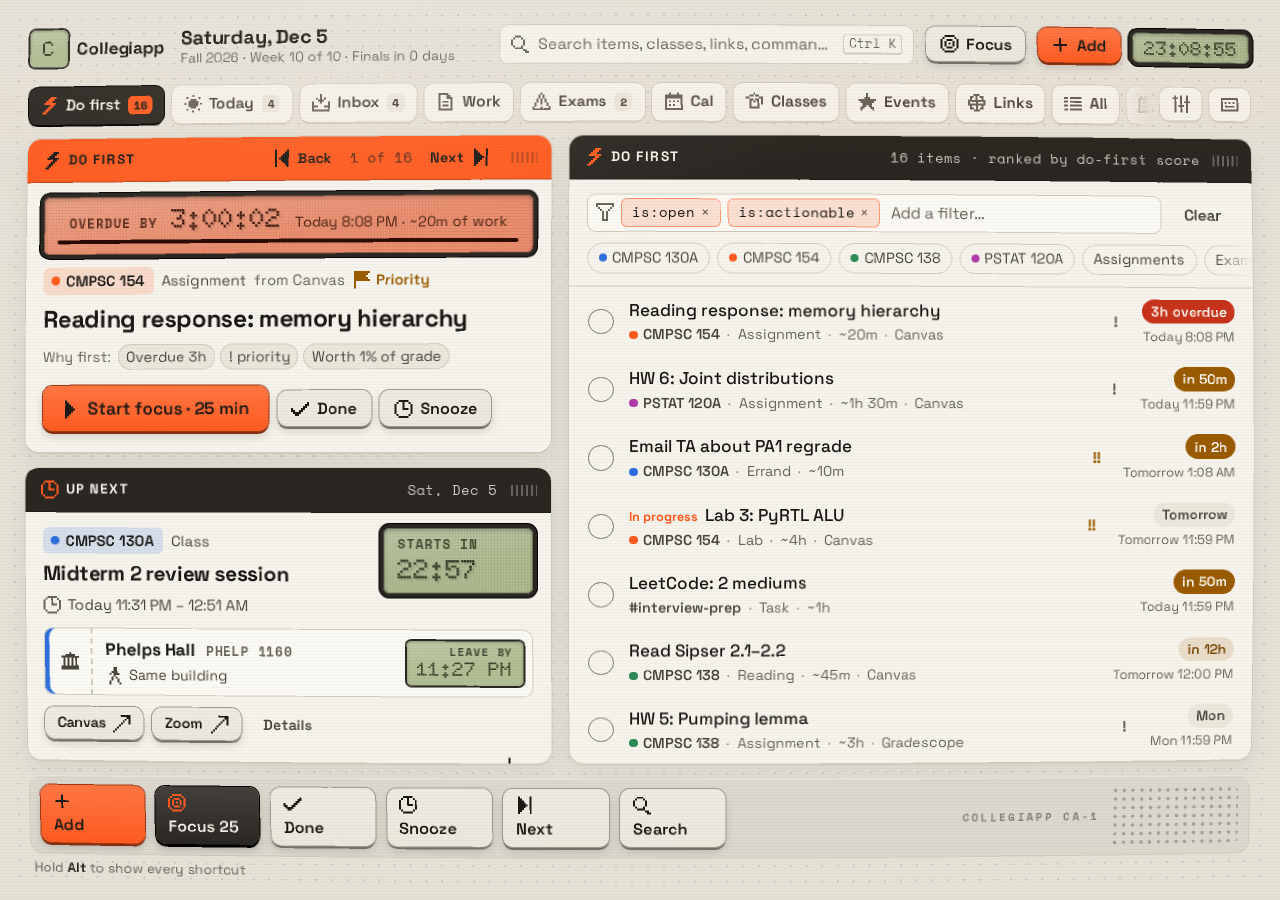
==== ui/index.html @ 1db25505 "Collegiapp 0.1.0" ====
<!doctype html>
<html lang="en">
<head>
  <meta charset="utf-8">
  <meta name="viewport" content="width=device-width, initial-scale=1, viewport-fit=cover">
  <title>Collegiapp</title>
  <meta name="description" content="Collegiapp: one do-first list for UCSB classes, Canvas work, events and focus, on a pocket device with LCD countdowns.">
  <meta name="theme-color" content="#e6e2d8">
  <meta name="color-scheme" content="light dark">
  <meta name="format-detection" content="telephone=no">
  <meta name="apple-mobile-web-app-capable" content="yes">
  <link rel="manifest" href="manifest.webmanifest">
  <link rel="apple-touch-icon" href="icons/apple-touch-icon.png">
  <meta name="apple-mobile-web-app-status-bar-style" content="default">
  <link rel="preconnect" href="https://fonts.googleapis.com">
  <link rel="preconnect" href="https://fonts.gstatic.com" crossorigin>
  <link rel="stylesheet" href="https://fonts.googleapis.com/css2?family=Doto:wght@600..900&family=Space+Grotesk:wght@400..700&family=Space+Mono:wght@400;700&display=swap">
  <link rel="stylesheet" href="fonts/fonts.css">
  <link rel="stylesheet" href="css/core.css">
  <link rel="stylesheet" href="css/crt.css">
  <link rel="stylesheet" href="css/pocket.css">
  <link rel="stylesheet" href="css/standard.css">
  <link rel="stylesheet" href="css/lab.css">
</head>
<body>
  <div class="desk" id="desk">
    <div class="shellbar" id="shellbar" hidden></div>
    <div class="island" id="island" hidden></div>

    <div class="monitor" id="monitor">
      <div class="bezel" data-bezel="N">
        <div class="screen" id="screen" data-r="pocket">
          <div class="warp" id="warp">
            <div class="content" id="content">
              <header class="region top" id="top"></header>
              <nav class="region nav" id="nav" aria-label="Views"></nav>
              <section class="region now" id="now" aria-label="Do first"></section>
              <section class="region sched" id="sched" aria-label="Up next"></section>
              <section class="region list" id="list" aria-label="Items"></section>
              <aside class="region insp" id="insp" aria-label="Details"></aside>
              <footer class="region bottom" id="bottom"></footer>
            </div>
          </div>
          <div class="layer" id="layer">
            <div class="ov" id="ov" hidden></div>
            <div class="radial" id="radial" hidden></div>
            <div class="tips" id="tips" hidden></div>
            <div class="toasts" id="toasts" aria-live="polite"></div>
          </div>
          <div class="fx" aria-hidden="true">
            <div class="fx-scan"></div><div class="fx-mask"></div><div class="fx-noise"></div><div class="fx-roll"></div>
            <div class="fx-flick"></div><div class="fx-vignette"></div><div class="fx-glass"></div><div class="fx-flash"></div>
          </div>
        </div>
      </div>
    </div>

    <div class="taskbar" id="taskbar" hidden></div>
  </div>

  <aside class="lab" id="lab" hidden aria-label="Appearance"></aside>
  <!-- a note being printed or saved as a PDF (core.css @media print shows only this) -->
  <div id="printArea" aria-hidden="true"></div>

  <svg width="0" height="0" style="position:absolute" aria-hidden="true" focusable="false">
    <!-- C2 warped glass. feDisplacementMap samples with nearest-neighbour, which stair-steps every edge, so the warp is
         supersampled: four copies with the map nudged ±¼ px on each axis (fx.js sets the intercepts), averaged. -->
    <filter id="crtWarp" filterUnits="objectBoundingBox" primitiveUnits="objectBoundingBox" x="0" y="0" width="1" height="1" color-interpolation-filters="sRGB">
      <feImage id="warpMap" result="map" preserveAspectRatio="none" x="0" y="0" width="1" height="1"/>
      <feComponentTransfer in="map" result="m1"><feFuncR type="linear" slope="1" data-n="-1"/><feFuncG type="linear" slope="1" data-n="-1"/></feComponentTransfer>
      <feComponentTransfer in="map" result="m2"><feFuncR type="linear" slope="1" data-n="1"/><feFuncG type="linear" slope="1" data-n="-1"/></feComponentTransfer>
      <feComponentTransfer in="map" result="m3"><feFuncR type="linear" slope="1" data-n="-1"/><feFuncG type="linear" slope="1" data-n="1"/></feComponentTransfer>
      <feComponentTransfer in="map" result="m4"><feFuncR type="linear" slope="1" data-n="1"/><feFuncG type="linear" slope="1" data-n="1"/></feComponentTransfer>
      <feDisplacementMap class="warpDisp" in="SourceGraphic" in2="m1" result="d1" scale="0.022" xChannelSelector="R" yChannelSelector="G"/>
      <feDisplacementMap class="warpDisp" in="SourceGraphic" in2="m2" result="d2" scale="0.022" xChannelSelector="R" yChannelSelector="G"/>
      <feDisplacementMap class="warpDisp" in="SourceGraphic" in2="m3" result="d3" scale="0.022" xChannelSelector="R" yChannelSelector="G"/>
      <feDisplacementMap class="warpDisp" in="SourceGraphic" in2="m4" result="d4" scale="0.022" xChannelSelector="R" yChannelSelector="G"/>
      <feComposite in="d1" in2="d2" operator="arithmetic" k2="0.5" k3="0.5" result="d12"/>
      <feComposite in="d3" in2="d4" operator="arithmetic" k2="0.5" k3="0.5" result="d34"/>
      <feComposite in="d12" in2="d34" operator="arithmetic" k2="0.5" k3="0.5"/>
    </filter>
    <!-- Runs before #crtWarp: the content slides under the pointer by the warp's offset there (fx.js follow), so clicks
         land on what's drawn; this slides the picture back by the same whole device pixels, in CSS px. -->
    <filter id="crtShift" filterUnits="objectBoundingBox" primitiveUnits="userSpaceOnUse" x="-.05" y="-.1" width="1.1" height="1.2" color-interpolation-filters="sRGB">
      <feOffset id="warpBack" dx="0" dy="0"/>
    </filter>
  </svg>

  <script src="js/data.js"></script>
  <script src="js/engine.js"></script>
  <script src="js/notes.js"></script>
  <script src="js/store.js"></script>
  <script src="js/cloud-config.js"></script>
  <script src="js/cloud.js"></script>
  <script src="js/sound.js"></script>
  <script src="js/fx.js"></script>
  <script src="js/motion.js"></script>
  <script src="js/editor.js"></script>
  <script src="js/ai.js"></script>
  <script src="js/app.js"></script>
  <script src="js/themes.js"></script>
  <script src="js/lab.js"></script>
</body>
</html>
---- ui/fonts/fonts.css ----
/* Local copies of the web fonts. Empty until you run: python tools/vendor_fonts.py
   (it downloads the woff2 files from Google Fonts into this folder so the app works offline). */
---- ui/css/core.css ----
/* Collegiapp — base: page, desk, screen and content box, overlay plumbing, island and shell previews.
   The look itself (Pocket: L6 P9 B8 F3 T6) is pocket.css; Standard (L8) is standard.css on top of it. Colours are
   palette tokens that lab.js sets on :root (from themes.js); the defaults below are P9 Cream so the first paint
   already matches. Needs WebKit 16.2+ / Chromium 111+ (color-mix, container queries, :has, dvh): WebView2 on
   Windows, WKWebView on macOS 11+ and iOS 16.2+. */

:root {
  color-scheme: light;
  --desk-c: #e6e2d8; --panel-bg: #f6f3ec; --bg: #e6e2d8; --bg2: #fbf9f4;
  --fg: #2a2722; --dim: #6f695e; --hi: #151310;
  --acc: #ff5b1f; --acc2: #2f6fde; --warn: #9a5b00; --bad: #c8341b; --ok: #2e7d32;
  --sel-bg: #ff5b1f; --sel-fg: #1b1915; --hover-bg: rgba(0, 0, 0, .04);
  --chrome-bg: #2a2722; --chrome-fg: #f6f3ec; --hot: #ff5b1f; --shadow: rgba(60, 50, 30, .25);
  --glow-rgb: 255, 91, 31;
  --k1: #2f6fde; --k2: #ff5b1f; --k3: #2e8b57; --k4: #b03aa8; --k5: #c27a00; --k6: #5b5548;

  --font-body: "Space Grotesk", -apple-system, BlinkMacSystemFont, "Segoe UI Variable Text", "Segoe UI", system-ui, sans-serif;
  --font-display: var(--font-body);
  --font-scale: .95; --display-scale: 1;
  --fs-base: 18px; --pad: .8em; --gap: .9em; --rowpad: .32em; --zoom: 1;
  --m: 1;           /* motion multiplier (0 = instant); lab.js sets it from the style code (M2 = 1) */
  --ts: none;
  /* Fluid type: the chosen size on laptops, growing up to 18% on large monitors so 1440p and 4K stay
     proportionate. --zoom is the user's text size (Ctrl/⌘ + and −); it scales everything, layout included. */
  --fs0: calc(var(--fs-base) * var(--font-scale) * var(--zoom));
  --fs: clamp(var(--fs0), calc(var(--fs0) * .8 + .3vw), calc(var(--fs0) * 1.18));
}

* { box-sizing: border-box; }
[hidden] { display: none !important; }
html { height: 100%; -webkit-text-size-adjust: 100%; text-size-adjust: 100%; -webkit-tap-highlight-color: transparent; }
body {
  margin: 0; height: 100%; height: 100dvh; overflow: hidden;
  background: var(--desk-c); color: var(--fg); font-family: var(--font-body);
  -webkit-font-smoothing: antialiased; -moz-osx-font-smoothing: grayscale; font-synthesis: none;
}
button { font: inherit; color: inherit; touch-action: manipulation; }
::selection { background: color-mix(in srgb, var(--acc) 32%, transparent); }

/* ───────────── desk / monitor ─────────────
   Full mode (the default) is the app filling its window edge to edge, as it will in Tauri and on a phone.
   Desk mode previews the window on a desktop with the island and taskbar/menu-bar mocks around it. */
.desk { position: relative; height: 100%; display: grid; grid-template: minmax(0, 1fr) / minmax(0, 1fr); }
.desk[data-mode="desk"] {
  place-items: center; padding: 62px 24px 66px;
  background: radial-gradient(ellipse 70% 55% at 50% 42%, #24272c 0%, #15171a 55%, #0a0a0b 100%);
}
.desk[data-mode="desk"][data-shell="zebar"], .desk[data-mode="desk"][data-shell="mac"] { padding-block: 84px 22px; }
body.lab-open .desk { padding-right: 400px; }
body.lab-open .desk[data-mode="desk"] { padding-right: 424px; }
.monitor { width: 100%; height: 100%; min-width: 0; min-height: 0; }
.desk[data-mode="desk"] .monitor { max-width: 1240px; max-height: 820px; }
.bezel { height: 100%; display: flex; flex-direction: column; }

/* ───────────── screen + content box ─────────────
   The screen is a named container: the layouts in pocket.css follow the room the app actually has
   (@container screen …), not the window, so the Appearance drawer, the desk preview, split view and
   iPad Slide Over all get the layout that fits. */
.screen { flex: 1; min-height: 0; position: relative; overflow: hidden; background: var(--bg); isolation: isolate; container: screen / inline-size; }
.warp { position: absolute; inset: 0; } /* holds C2's warp filter (crt.css), so the content can slide under it */
.content {
  position: absolute; inset: 0; display: grid; gap: var(--gap);
  font-size: var(--fs); line-height: 1.45; overflow: hidden;
}
.region { min-width: 0; min-height: 0; position: relative; container-type: inline-size; }
#top { grid-area: top; } #nav { grid-area: nav; } #now { grid-area: now; } #sched { grid-area: sched; }
#list { grid-area: list; } #bottom { grid-area: bottom; }
.sp { flex: 1; }
.num { font-variant-numeric: tabular-nums; }

.screen :is(input, select, textarea) { font: inherit; min-width: 0; }
.screen kbd { font: inherit; }

/* ───────────── overlay plumbing (looks in pocket.css) ───────────── */
.layer { position: absolute; inset: 0; pointer-events: none; z-index: 20; font-size: var(--fs); line-height: 1.45; }
.layer > * { pointer-events: auto; }
.ov { position: absolute; inset: 0; display: grid; place-items: center; padding: 4%; }
.ov.full { place-items: stretch; padding: max(3.5%, env(safe-area-inset-top)) 5% max(3.5%, env(safe-area-inset-bottom)); }
.dialog { width: min(46em, 100%); max-height: 100%; height: auto; }
.dialog.sm { width: min(30em, 100%); }
.toasts { position: absolute; right: 2.4%; bottom: 7.5em; display: flex; flex-direction: column; gap: .45em; align-items: flex-end; pointer-events: none; max-width: min(34em, 92%); z-index: 2; }
.toast { pointer-events: auto; display: flex; gap: .6em; align-items: center; max-width: 100%; }
.toast .msg { overflow: hidden; text-overflow: ellipsis; display: inline-flex; align-items: center; gap: .45em; min-width: 0; }
.radial { position: absolute; width: 0; height: 0; z-index: 25; }
.radial .hub { position: absolute; left: -1.6em; top: -1.6em; width: 3.2em; height: 3.2em; border-radius: 50%; display: grid; place-items: center; }
/* keys sit on an ellipse around the hub (--x, --y: the spoke's direction) and grow outward from it,
   so a label of any length never reaches the hub or a neighbour; the ring is the dial they hang from */
.radial .ring { position: absolute; left: -4.6em; top: -4.6em; width: 9.2em; height: 9.2em; border-radius: 50%; }
.radial .rb { position: absolute; left: calc(var(--x) * 3em); top: calc(var(--y) * 4em); transform: translate(calc(-50% + var(--x) * 50%), calc(-50% + var(--y) * 50%)); }
#radial.sizing * { animation: none; }
.tips { position: absolute; inset: 0; pointer-events: none; z-index: 28; }
.tip { position: absolute; transform: translate(-30%, -60%); }

/* ───────────── island (desk preview of the live-activity pill; the real one is island.html) ───────────── */
.island {
  position: absolute; top: 12px; left: 50%; transform: translateX(-50%); z-index: 60;
  border-radius: 999px; padding: 6px 16px 6px 8px; min-width: 330px; max-width: calc(100% - 32px);
  display: flex; flex-direction: column; gap: 0; cursor: pointer; user-select: none; -webkit-user-select: none;
  transition: border-radius calc(var(--m) * 320ms) cubic-bezier(.2, .9, .3, 1.15), padding calc(var(--m) * 320ms), width calc(var(--m) * 320ms);
}
.desk[data-shell="zebar"] .island, .desk[data-shell="mac"] .island { top: 44px; }
.island.open { border-radius: 24px; padding: 12px 14px; width: min(460px, calc(100% - 32px)); cursor: default; }
.is-pill { display: flex; align-items: center; gap: 10px; white-space: nowrap; }
.is-ring { width: 26px; height: 26px; flex: none; }
.is-ring circle { fill: none; stroke-width: 3; }
.is-ring .pr { stroke-linecap: round; transform: rotate(-90deg); transform-origin: 50% 50%; transition: stroke-dashoffset 1s linear; }
.is-lbl { overflow: hidden; text-overflow: ellipsis; flex: 1; min-width: 0; }
.is-more { display: none; flex-direction: column; gap: 8px; margin-top: 10px; padding-top: 10px; border-top: 1px solid rgba(255, 255, 255, .12); }
.island.open .is-more { display: flex; }
.is-row { display: flex; gap: 8px; align-items: center; flex-wrap: wrap; }
.is-row .t { flex: 1; min-width: 0; overflow: hidden; text-overflow: ellipsis; white-space: nowrap; }
.is-row input { flex: 1; min-width: 0; }
.is-dot { width: 8px; height: 8px; border-radius: 50%; background: var(--p-island, var(--acc)); }

/* ───────────── shell mocks: Windows taskbar / Zebar / macOS menu bar ───────────── */
.taskbar {
  position: absolute; left: 0; right: 0; bottom: 0; height: 48px; z-index: 55;
  background: rgba(28, 30, 34, .94); border-top: 1px solid rgba(255, 255, 255, .08);
  display: flex; align-items: center; justify-content: center; gap: 6px;
  font: 12px/1.2 "Segoe UI Variable Text", "Segoe UI", system-ui, sans-serif; color: #e8e8e8; padding-inline: 16px;
}
.tb-ic { width: 40px; height: 40px; border-radius: 6px; display: grid; place-items: center; position: relative; color: #cfd3da; font: 600 13px/1 ui-monospace, Consolas, monospace; }
.tb-ic:hover { background: rgba(255, 255, 255, .08); }
.tb-ic .g { width: 22px; height: 22px; border-radius: 5px; background: #3b4048; display: grid; place-items: center; }
.tb-prog { position: absolute; left: 6px; right: 6px; bottom: 3px; height: 3px; border-radius: 2px; background: rgba(255, 255, 255, .15); overflow: hidden; }
.tb-prog i { display: block; height: 100%; background: #3ddc84; transition: width 1s linear; }
.tb-badge { position: absolute; right: 2px; top: 2px; min-width: 15px; height: 15px; border-radius: 8px; background: #e5484d; color: #fff; font: 700 10px/15px "Segoe UI", sans-serif; text-align: center; padding: 0 3px; }
.tb-tray { position: absolute; right: 16px; display: flex; gap: 12px; align-items: center; color: #d6d6d6; text-align: right; }
.tb-tray .clock { line-height: 1.25; }
.tb-hint { position: absolute; left: 16px; color: #8b8f96; font-size: 11px; }
.shellbar {
  position: absolute; left: 0; right: 0; top: 0; height: 32px; z-index: 55; padding-inline: 16px;
  display: flex; align-items: center; gap: 14px; font: 12px/1 ui-monospace, Consolas, monospace; color: #d8dbe0;
  background: rgba(16, 17, 20, .9); border-bottom: 1px solid rgba(255, 255, 255, .07);
}
.shellbar .ws { display: flex; gap: 4px; }
.shellbar .ws span { padding: 3px 7px; border-radius: 4px; background: rgba(255, 255, 255, .06); }
.shellbar .ws span.on { background: rgba(var(--glow-rgb), .25); color: #fff; }
.shellbar .wid { margin-inline: auto; display: flex; gap: 10px; align-items: center; padding: 4px 12px; border-radius: 6px; cursor: pointer; }
.shellbar .wid .sep { opacity: .4; }
.shellbar.mac { background: rgba(236, 236, 240, .82); color: #1d1d1f; font-family: -apple-system, BlinkMacSystemFont, "Segoe UI", system-ui, sans-serif; font-size: 13px; height: 28px; }
.shellbar.mac .menus { display: flex; gap: 16px; }
.shellbar.mac .menus b { font-weight: 700; }
.shellbar.mac .stat { margin-left: auto; display: flex; gap: 14px; align-items: center; }
.shellbar.mac .mi { display: flex; gap: 6px; align-items: center; padding: 2px 8px; border-radius: 5px; background: rgba(0, 0, 0, .08); font-variant-numeric: tabular-nums; cursor: pointer; }

/* phones and narrow windows: no desk preview, the drawer becomes a sheet (lab.css) */
@media (max-width: 760px) {
  .desk[data-mode="desk"] { padding: 0; background: none; place-items: stretch; }
  .desk[data-mode="desk"] .monitor { max-width: none; max-height: none; }
  .island, .taskbar, .shellbar { display: none !important; }
  body.lab-open .desk, body.lab-open .desk[data-mode="desk"] { padding-right: 0; }
}

/* ───────────── print and PDF ─────────────
   A note prints from #printArea (app.js printNote fills it with the note and notes.js PRINT_CSS, and sets
   html.printing for the moment it prints); everything else on the page stays off the paper. */
#printArea { display: none; }
@media print {
  html.printing, html.printing body { height: auto !important; overflow: visible !important; background: #fff !important; color: #1b1915; }
  html.printing body > :not(#printArea) { display: none !important; }
  html.printing #printArea { display: block; }
  html.printing #printArea .doc { max-width: none; margin: 0; padding: 0; }
  html.printing #printArea :is(h1, h2, h3) { break-after: avoid; }
  html.printing #printArea :is(pre, table, blockquote, .callout, li) { break-inside: avoid; }
  @page { margin: 16mm 15mm 18mm; }
}
---- ui/css/crt.css ----
/* Collegiapp — CRT effect stack. All intensities are 0..1 custom properties set by fx.js:
   --scan --glow --flicker --noise --ab --vig ; data-curve 0 flat · 1 glass sheen · 2 warped glass ;
   data-mask N none · A aperture grille · S shadow mask. Layers never take pointer events. */

.screen { --scan: .55; --flicker: .15; --noise: .12; --vig: .55; }
/* the app is full-bleed, so the tube no longer rounds the corners: C1 is the glass sheen, C2 adds the warp */
/* The warp moves the picture, not the page, so the content slides by the warp's offset at the pointer (fx.js follow)
   and #crtShift slides the picture back: what's drawn under the pointer is what it hits. */
.screen[data-curve="2"] .warp { filter: url(#crtShift) url(#crtWarp); }
.screen[data-curve="2"] .content { translate: var(--warp-x, 0px) var(--warp-y, 0px); }

.fx { position: absolute; inset: 0; pointer-events: none; border-radius: inherit; z-index: 40; overflow: hidden; }
.fx > div { position: absolute; inset: 0; border-radius: inherit; }

.fx-scan {
  background: repeating-linear-gradient(to bottom, rgba(0,0,0, calc(var(--scan) * .62)) 0 1px, transparent 1px 3px);
}
.fx-mask { opacity: 0; mix-blend-mode: multiply; }
.screen[data-mask="A"] .fx-mask {
  opacity: .16;
  background: repeating-linear-gradient(90deg, #ff4040 0 1px, #40ff40 1px 2px, #4060ff 2px 3px);
}
.screen[data-mask="S"] .fx-mask {
  opacity: .2;
  background:
    radial-gradient(circle at 1px 1px, #ff5050 .7px, transparent 1px) 0 0 / 4px 4px,
    radial-gradient(circle at 3px 1px, #50ff50 .7px, transparent 1px) 0 0 / 4px 4px,
    radial-gradient(circle at 2px 3px, #5080ff .7px, transparent 1px) 0 0 / 4px 4px,
    #222;
}
.fx-noise {
  inset: -60px !important; background-image: var(--noise-img, none); background-size: 192px 192px;
  opacity: calc(var(--noise) * .22); mix-blend-mode: screen;
  animation: noiseJit calc(var(--m) * .42s + .01s) steps(5) infinite;
}
@keyframes noiseJit {
  0% { transform: translate(0, 0); } 20% { transform: translate(-37px, 21px); } 40% { transform: translate(23px, -45px); }
  60% { transform: translate(-12px, 33px); } 80% { transform: translate(41px, 9px); } 100% { transform: translate(-5px, -28px); }
}
.fx-roll {
  height: 22% !important; bottom: auto !important;
  background: linear-gradient(to bottom, transparent, rgba(var(--glow-rgb), calc(var(--flicker) * .14 + .015)) 55%, transparent);
  animation: roll 8.5s linear infinite; mix-blend-mode: screen;
}
@keyframes roll { from { transform: translateY(-110%); } to { transform: translateY(560%); } }
.fx-flick { opacity: var(--flicker); }
.fx-flick::before { content: ""; position: absolute; inset: 0; background: rgba(var(--glow-rgb), .07); opacity: 0; animation: flick 3.7s infinite; }
@keyframes flick {
  0%, 100% { opacity: 0; } 4% { opacity: .9; } 5% { opacity: .1; } 7% { opacity: .6; } 8% { opacity: 0; }
  52% { opacity: 0; } 53% { opacity: .5; } 54% { opacity: 0; } 81% { opacity: .25; } 82% { opacity: 0; }
}
.fx-vignette {
  background: radial-gradient(ellipse 75% 70% at 50% 50%, transparent 58%, rgba(0,0,0, calc(var(--vig) * .85)) 100%);
  box-shadow: inset 0 0 calc(var(--vig) * 90px) rgba(0,0,0, calc(var(--vig) * .9));
}
.fx-glass { display: none; }
.screen[data-curve="1"] .fx-glass, .screen[data-curve="2"] .fx-glass {
  display: block;
  background:
    radial-gradient(ellipse 60% 40% at 28% 8%, rgba(255,255,255,.075), transparent 60%),
    radial-gradient(ellipse 120% 90% at 50% 50%, transparent 70%, rgba(255,255,255,.035) 88%, transparent 100%),
    linear-gradient(172deg, rgba(255,255,255,.035), transparent 26%);
}
.fx-flash { background: #fff; opacity: 0; }

/* motion gates */
html[data-motion="0"] .fx-noise, html[data-motion="0"] .fx-roll, html[data-motion="0"] .fx-flick::before { animation: none; }
html[data-motion="0"] .fx-roll { display: none; }
html[data-motion="1"] .fx-roll { animation-duration: 14s; }
html[data-motion="3"] .content { animation: jitter 6s infinite; }
@keyframes jitter { 0%, 96%, 100% { transform: none; } 97% { transform: translateX(1px) skewX(.3deg); } 98% { transform: translateX(-1px); } }
@media (prefers-reduced-motion: reduce) {
  .fx-noise, .fx-roll, .fx-flick::before, .content { animation: none !important; }
}

/* power: a tube TV on and off (fx.js powerOn / powerOff). The face is the dead tube's dark glass; .crt holds the snow,
   the hum bar, a veil whose backdrop-filter carries brightness, colour and focus (the content keeps C2's warp filter),
   the degauss blotches, the phosphor's afterglow, the beam's line and its spot. Under the scanlines and glass (.fx).
   The blips between programmes (fx.js channel, track, osd, degauss) show it with .crt-blip, over the live picture. */
.screen { --tube: #080a09; }
.screen.off, .screen.crt-run { background: var(--tube); }
.screen.off :is(.content, .layer, .fx-scan, .fx-noise, .fx-roll, .fx-flick, .fx-mask) { visibility: hidden; }
.screen.off .fx-glass { opacity: .8; }
.crt { position: absolute; inset: 0; pointer-events: none; overflow: hidden; display: none; }
.crt * { pointer-events: none; }
.screen.crt-run > .crt, .screen.crt-blip > .crt { display: block; }
.crt > * { position: absolute; inset: 0; z-index: 30; display: block; opacity: 0; }
.crt-snow { width: 100%; height: 100%; image-rendering: auto; filter: contrast(1.15); }
/* a channel change's static: over the part that changes only, blended so it textures the picture without lighting it */
.crt-snow.soft { mix-blend-mode: soft-light; filter: none; }
/* tape search: under each search bar the picture itself smears, greys and blooms a little (fx.js moves and sizes them) */
.crt > .crt-band { bottom: auto; height: 0; -webkit-backdrop-filter: blur(1.6px) saturate(.35) brightness(1.08) contrast(1.15); backdrop-filter: blur(1.6px) saturate(.35) brightness(1.08) contrast(1.15); }
.crt-hum { bottom: auto; height: 28%; background: linear-gradient(to bottom, transparent, rgba(0, 0, 0, .34) 32%, rgba(0, 0, 0, .46) 50%, rgba(0, 0, 0, .34) 68%, transparent); }
.crt-veil { opacity: 1; }
.crt-tint {
  inset: -30%; mix-blend-mode: color;
  background:
    radial-gradient(circle at 34% 38%, rgba(255, 40, 160, .9), transparent 34%),
    radial-gradient(circle at 66% 62%, rgba(20, 220, 130, .85), transparent 36%),
    radial-gradient(circle at 62% 30%, rgba(60, 90, 255, .85), transparent 30%),
    radial-gradient(circle at 36% 70%, rgba(255, 190, 30, .8), transparent 30%);
}
.crt-glow { background: radial-gradient(ellipse 46% 34% at 50% 50%, rgba(var(--glow-rgb, 210, 230, 255), .55), rgba(var(--glow-rgb, 210, 230, 255), .12) 60%, transparent 80%); mix-blend-mode: screen; }
.crt-line {
  inset: 50% 0 auto; height: 2px; margin-top: -1px; border-radius: 1px; background: #f4f9ff;
  box-shadow: 0 0 3px 1px #fff, 0 0 12px 3px rgba(190, 220, 255, .85), 0 0 34px 10px rgba(140, 190, 255, .45);
}
.crt-dot {
  inset: 50% auto auto 50%; width: 7px; height: 7px; margin: -3.5px 0 0 -3.5px; border-radius: 50%; background: #fff;
  box-shadow: 0 0 4px 2px #fff, 0 0 16px 6px rgba(200, 225, 255, .9), 0 0 48px 18px rgba(140, 190, 255, .45);
}

/* the set's on-screen display (fx.js osd: a channel and its name, ◀◀ Rew or ▶▶ FF over the tape counter, ▶ Play,
   ■ Stop): phosphor-green dot matrix with a dark edge, so it reads over any theme for the second it's up. fx.js places
   it (top, right) and fades it on and off. */
.crt > .crt-osd {
  inset: auto; display: flex; flex-direction: column; align-items: flex-end; gap: .1em; font-size: var(--fs); line-height: 1;
  color: #8dff8a; text-shadow: 0 0 6px rgba(120, 255, 120, .55), 1px 1px 0 #041204, -1px -1px 0 #041204, 1px -1px 0 #041204, -1px 1px 0 #041204;
}
.crt-osd .o1 { font: 900 2em/1 var(--font-num); letter-spacing: .04em; }
.crt-osd .o2 { font: 700 .82em/1 var(--font-mono); text-transform: uppercase; letter-spacing: .1em; }
.crt-osd .o3 { margin-top: .25em; font: 900 1.15em/1 var(--font-num); letter-spacing: .06em; font-variant-numeric: tabular-nums; }
---- ui/css/pocket.css ----
/* Collegiapp — the Pocket design (CAPP1 L6 P9 B8 F3 T6 …): a handheld with program keys, band-labelled
   modules, reflective LCD inlays, pixel icons and a key deck. Readability first: sentence case, solid surfaces,
   nothing drawn over body text. The retro lives in the LCDs, keys, icons and labels.
   Tokens derive from the palette (P9 Cream, P11 Night, P12–P17: themes.js); the Standard look (L8) restyles these parts
   in standard.css. Sizes are em-based on --fs (core.css), so text size, density and screen size scale everything
   together. Section order: tokens · icons · keys (B8) · modules (F3) ·
   layout · regions · overlays · motion and feedback · sizes (wide, compact, short, phone, touch). */

:root {
  --surface: var(--p-surface, #f6f3ec);
  --surface-2: var(--p-surface2, #ebe7dd);
  --line: var(--p-line, #d3ccbd);
  --text: var(--p-text, #1b1915);
  --text-2: var(--p-text2, #4a453c);
  --text-3: var(--p-text3, #6a645a);
  --accent: var(--p-acc, #ff5b1f);
  --on-accent: var(--p-on-acc, #1b1915);
  --accent-soft: color-mix(in srgb, var(--accent) 16%, transparent);
  --disp-bg: var(--p-disp-bg, #b1bd93);
  --disp-fg: var(--p-disp-fg, #1f2a17);
  --disp-hot: var(--p-disp-hot, #e9b45a);
  --disp-bad: var(--p-disp-bad, #ee8f6e);
  --radius: 14px; --btn-r: 10px;
  --font-ui: var(--font-body);
  --font-mono: "Space Mono", ui-monospace, "SF Mono", Menlo, "Cascadia Mono", Consolas, monospace;
  --font-num: "Doto", ui-monospace, "SF Mono", Menlo, "Cascadia Mono", Consolas, monospace;
  --num-scale: .74;
  --hl: rgba(255, 255, 255, .5);            /* top highlight on plastic */
  --card-shadow: 0 0 0 1px var(--line), 0 2px 0 var(--line), 0 10px 24px rgba(40, 30, 10, .07);
  --drop: 0 24px 60px rgba(30, 22, 8, .28), 0 0 0 1px var(--line);
  --scrim: rgba(28, 22, 12, .34);
  --on-bad: #fff;                           /* text and glyphs on a --bad fill: white on brick red, ink on Night's coral */
  /* the text of a "due soon" mark on its own wash: --warn pulled toward the text colour, so it clears 4.5:1 in both palettes */
  --warn-ink: color-mix(in srgb, var(--warn) 75%, var(--text));
  /* motion (durations are calc(var(--m) * N + 1ms), so M0 is instant): settle, spring back, leave */
  --ease: cubic-bezier(.2, .9, .3, 1);
  --ease-back: cubic-bezier(.3, 1.45, .5, 1);
  --ease-in: cubic-bezier(.5, 0, .9, .4);
}
/* a key's travel, 0 up to 1 bottomed out (negative is the rebound). Registered so it can transition and spring; where
   @property is missing (WebKit before 16.4) keys still go down and up, just without the in-between. */
@property --press { syntax: "<number>"; inherits: false; initial-value: 0; }
:root[data-scheme="dark"] {
  --hl: rgba(255, 255, 255, .06);
  --card-shadow: 0 0 0 1px var(--line), 0 2px 0 #0b0a09, 0 10px 24px rgba(0, 0, 0, .3);
  --drop: 0 24px 60px rgba(0, 0, 0, .55), 0 0 0 1px var(--line);
  --scrim: rgba(0, 0, 0, .5);
  --on-bad: #1b1915;
}

.content { color: var(--text-2); }
.dim { color: var(--text-3); }
.hi { color: var(--text); }
.warnc { color: var(--warn); }
.badc { color: var(--bad); }
.screen * { scrollbar-width: thin; scrollbar-color: var(--line) transparent; }
.screen ::-webkit-scrollbar { width: 10px; height: 10px; }
.screen ::-webkit-scrollbar-thumb { background: var(--line); border-radius: 9px; border: 2px solid transparent; background-clip: padding-box; }
.screen ::-webkit-scrollbar-track { background: transparent; }
.screen :is(input, select, textarea) {
  font-family: var(--font-ui); color: var(--text); background: var(--bg2); caret-color: var(--accent);
  border: 1px solid var(--line); border-radius: 8px; padding: .4em .6em;
}
.screen :is(input, select, textarea):focus { outline: 2px solid var(--accent); outline-offset: -1px; }
.screen :is(input, textarea)::placeholder { color: var(--text-3); opacity: 1; }
.screen kbd { font-family: var(--font-mono); }
.screen code { font: .92em var(--font-mono); background: var(--surface-2); padding: .05em .35em; border-radius: 4px; }
/* chrome is not selectable text; titles, notes and fields are */
.screen :is(.btn, .nv, .chip, .ph, .deck, .search, .fpill, .tl-scale, .display) { -webkit-user-select: none; user-select: none; -webkit-touch-callout: none; }

/* ───────────── pixel icons ─────────────
   9×9 bitmaps from app.js, drawn as crisp rects and sized in whole 9 px steps where round() exists,
   so every icon pixel covers whole screen pixels at 18/27/36 px. */
.i { width: 1.1em; height: 1.1em; width: round(nearest, 1.1em, 9px); height: round(nearest, 1.1em, 9px); flex: none; fill: currentColor; shape-rendering: crispEdges; vertical-align: -.2em; }
.i.big { width: 2.4em; height: 2.4em; width: round(nearest, 2.4em, 9px); height: round(nearest, 2.4em, 9px); }
:is(.m-loc, .ag-loc, .wl, .facts) .i { width: 1.25em; height: 1.25em; width: round(nearest, 1.25em, 9px); height: round(nearest, 1.25em, 9px); }

/* ───────────── B8 keys: raised hardware keys that travel ───────────── */
.btn {
  font: inherit; font-family: var(--font-ui); font-size: .92em; font-weight: 600; line-height: 1.2; color: var(--text);
  background: none; border: 0; cursor: pointer; position: relative; white-space: nowrap;
  display: inline-flex; align-items: center; justify-content: center; gap: .5em; border-radius: var(--btn-r);
  transition: --press calc(var(--m) * 60ms) ease-out, background calc(var(--m) * 120ms);
}
.btn[disabled] { opacity: .45; cursor: default; }
.btn:focus-visible { outline: 2px solid var(--accent); outline-offset: 2px; }
.btn kbd { font: 500 .76em/1 var(--font-mono); border-radius: 4px; padding: .24em .42em; opacity: .85; background: color-mix(in srgb, currentColor 15%, transparent); }
.screen:not([data-guide="g1"]) .btn kbd, .island:not([data-guide="g1"]) .btn kbd { display: none; }
/* A key sits on a 3 px lip. Pressing (--press → 1) sinks it onto the lip and pulls its shadow in; letting go springs it
   back past the top (.ack, keyUp). The keyboard presses the on-screen twin the same way (.down, motion.js press()). */
.bset-b8 .btn {
  --travel: 3px; --ring: color-mix(in srgb, var(--line) 75%, #000); --lip: color-mix(in srgb, var(--line) 55%, #000); --shade: rgba(0, 0, 0, .14);
  padding: .52em .9em .5em; margin-bottom: 3px;
  background: linear-gradient(to bottom, color-mix(in srgb, #fff 14%, var(--surface-2)), var(--surface-2));
  transform: translateY(calc(var(--press, 0) * var(--travel)));
  box-shadow: 0 0 0 1px var(--ring), 0 calc((1 - var(--press, 0)) * var(--travel)) 0 var(--lip), 0 calc(5px - var(--press, 0) * 4px) calc(10px - var(--press, 0) * 7px) var(--shade);
}
.bset-b8 .btn:active, .bset-b8 .btn.down { --press: 1; }
.bset-b8 .btn.ack { animation: keyUp calc(var(--m) * 240ms + 1ms) var(--ease); }
.bset-b8 .btn[disabled] { --press: 0; animation: none; }
.bset-b8 .btn.primary { --ring: color-mix(in srgb, var(--accent) 62%, #000); --lip: color-mix(in srgb, var(--accent) 52%, #000); --shade: rgba(0, 0, 0, .16); color: var(--on-accent); background: linear-gradient(to bottom, color-mix(in srgb, #fff 16%, var(--accent)), var(--accent)); }
.bset-b8 .btn.dark { --ring: #000; --lip: #000; --shade: rgba(0, 0, 0, .2); color: var(--chrome-fg); background: linear-gradient(to bottom, color-mix(in srgb, #fff 12%, var(--chrome-bg)), var(--chrome-bg)); }
.bset-b8 .btn.dark .i { color: var(--accent); }
.bset-b8 .btn.ghost { --travel: 1px; background: transparent; box-shadow: none; margin-bottom: 0; color: var(--text-2); }
.bset-b8 .btn.lg { font-size: 1em; padding: .72em 1.1em .7em; }
.bset-b8 .btn.sm { font-size: .82em; padding: .32em .62em; }

/* ───────────── F3 modules: a card with a printed label band ─────────────
   Do first is the orange band; every other module is graphite. Bands carry the pixel icon and the count. */
.panel { position: relative; display: flex; flex-direction: column; min-height: 0; min-width: 0; height: 100%; }
.ph { display: flex; align-items: center; gap: .55em; flex: none; white-space: nowrap; }
.ph .pt { display: inline-flex; align-items: center; gap: .6em; min-width: 0; overflow: hidden; text-overflow: ellipsis; }
.ph .cnt { min-width: 0; overflow: hidden; text-overflow: ellipsis; }
.pb { flex: 1; min-height: 0; overflow: auto; }
.fset-f3 .panel { background: var(--surface); border-radius: var(--radius); box-shadow: var(--card-shadow); overflow: hidden; }
.fset-f3 .ph {
  --band: var(--chrome-bg); --band-fg: var(--chrome-fg);
  background: var(--band); color: var(--band-fg); min-height: 2.55em; padding: .3em .45em .3em .9em;
  box-shadow: inset 0 -1px 0 rgba(0, 0, 0, .25);
}
.fset-f3 .ph .pt { font-size: .78em; font-weight: 700; text-transform: uppercase; letter-spacing: .11em; }
.fset-f3 .ph .pt .i { color: var(--accent); }
.fset-f3 .ph .cnt { font: .78em var(--font-mono); opacity: .78; }
.fset-f3 .ph .btn.ghost { color: inherit; }
.fset-f3 .region > .panel > .ph::after { content: ""; flex: none; width: 1.5em; height: .62em; margin: 0 .35em 0 .2em; opacity: .3; background: repeating-linear-gradient(90deg, currentColor 0 2px, transparent 2px 5px); }
.fset-f3 #now .ph { --band: var(--accent); --band-fg: var(--on-accent); }
.fset-f3 #now .ph .pt .i { color: inherit; }
.fset-f3 .pb { padding: .85em 1em 1em; }

/* ───────────── layout ─────────────
   Widths are the screen's (@container screen), not the window's, so an open drawer counts.
   ≥1100 px: two columns, Do first over Up next on the left, the list on the right.
   761–1099: Do first spans the top; Up next and the list share the row below.
   ≤760: one scrolling column with a sticky key row and a key deck pinned to the bottom (an iPhone layout). */
.content {
  grid-template:
    "top top" auto
    "nav nav" auto
    "now list" auto
    "sched list" minmax(0, 1fr)
    "bottom bottom" auto / minmax(0, 1fr) minmax(0, 1.3fr);
  gap: var(--gap) calc(var(--gap) * 1.15);
  /* very wide screens keep a readable measure; the dot grid still fills the window */
  padding: max(.8em, env(safe-area-inset-top)) max(1.1em, env(safe-area-inset-right), (100% - 116em) / 2) max(.7em, env(safe-area-inset-bottom)) max(1.1em, env(safe-area-inset-left), (100% - 116em) / 2);
  background: radial-gradient(color-mix(in srgb, var(--text) 12%, transparent) 1px, transparent 1.5px) 0 0 / 16px 16px, var(--bg);
}
/* Windows (backdrop.rs, app.js sets html[data-backdrop] and --grid*): while only the desktop is behind the window, the
   grid moves from .content to .screen, outside the C2 warp, at the Pocket wallpaper's cell and phase, so the dots carry
   on the wallpaper's past the window's edge. The dot is the wallpaper's too: a radius of 1.25/16 of a cell, 12% ink.
   Over other windows ("solid") the page keeps its own grid. */
html[data-backdrop="desktop"] .content { background: none; }
html[data-backdrop="desktop"] .screen {
  background: radial-gradient(circle, color-mix(in srgb, var(--text) 12%, var(--bg)) calc(var(--grid-r) - .4px), transparent calc(var(--grid-r) + .4px)) var(--grid-x) var(--grid-y) / var(--grid) var(--grid), var(--bg);
}
.content[data-wide="1"] { grid-template: "top" auto "nav" auto "list" minmax(0, 1fr) "bottom" auto / minmax(0, 1fr); }
.content[data-wide="1"] :is(#now, #sched) { display: none; }
#now .panel { height: auto; }

/* ───────────── top bar ───────────── */
.mtop { display: flex; align-items: center; gap: .7em; min-height: 2.8em; white-space: nowrap; }
.brandmark { display: flex; align-items: center; gap: .55em; font-weight: 700; font-size: 1.02em; color: var(--text); letter-spacing: -.01em; margin-right: .3em; }
.logo {
  width: 1.8em; height: 1.8em; flex: none; border-radius: 6px; display: grid; place-items: center; padding-top: .06em;
  background: linear-gradient(170deg, color-mix(in srgb, #fff 18%, var(--disp-bg)), var(--disp-bg) 60%);
  color: var(--disp-fg); font: 900 1.2em/1 var(--font-num); box-shadow: inset 0 1px 3px rgba(0, 0, 0, .3), 0 0 0 2px var(--chrome-bg);
}
.crumb { display: flex; flex-direction: column; min-width: 0; line-height: 1.25; }
.crumb .v { font-size: 1.15em; font-weight: 700; color: var(--text); letter-spacing: -.01em; overflow: hidden; text-overflow: ellipsis; }
.crumb .ds { display: none; }
.crumb .ctx { font-size: .8em; color: var(--text-3); overflow: hidden; text-overflow: ellipsis; }
.search {
  all: unset; box-sizing: border-box; cursor: text; flex: 0 1 26em; min-width: 9em; margin-left: auto;
  display: flex; align-items: center; gap: .55em; padding: .55em .75em; border-radius: 9px; font-size: .92em;
  background: var(--surface); color: var(--text-3); box-shadow: inset 0 0 0 1px var(--line), inset 0 2px 0 rgba(0, 0, 0, .03);
}
.search:focus-visible { outline: 2px solid var(--accent); outline-offset: 2px; }
.search .ph-t { flex: 1; overflow: hidden; text-overflow: ellipsis; }
.search kbd, .nv kbd { font: .78em/1 var(--font-mono); border: 1px solid var(--line); border-bottom-width: 2px; border-radius: 4px; padding: .2em .4em; color: var(--text-3); }
.fpill {
  all: unset; box-sizing: border-box; cursor: pointer; display: inline-flex; align-items: center; gap: .45em; padding: .45em .8em; border-radius: 99px;
  background: var(--accent-soft); color: var(--text); font-weight: 600; font-size: .9em; box-shadow: inset 0 0 0 1px color-mix(in srgb, var(--accent) 45%, transparent);
}
.fpill .i { color: var(--accent); }
/* the sync key (app.js cloudKey): signed out it asks to sign in, tinted with the accent and labelled at every width;
   signed in it's the cloud alone with a status dot: ok, busy (stepped blink), offline, error */
.cloudkey { flex: none; --ck-ring: var(--surface-2); }
.cloudkey[data-st="out"] .i { color: var(--accent); }
.bset-b8 .cloudkey[data-st="out"] { background: linear-gradient(to bottom, color-mix(in srgb, var(--accent) 24%, var(--surface-2)), color-mix(in srgb, var(--accent) 15%, var(--surface-2))); }
.mtop .cloudkey[data-st="out"] .bl { display: inline; }
.bset-b8 .cloudkey:not([data-st="out"], [data-st="wait"]) { padding-inline: .6em; }
.cloudkey .ck-dot { display: none; position: absolute; top: .32em; right: .32em; width: .48em; height: .48em; border-radius: 50%; background: var(--ok); box-shadow: 0 0 0 2px var(--ck-ring); }
.cloudkey:is([data-st="ok"], [data-st="busy"], [data-st="off"], [data-st="bad"]) .ck-dot { display: block; }
.cloudkey[data-st="busy"] .ck-dot { background: var(--accent); animation: blink calc(var(--m) * 1000ms + 1ms) steps(1, end) infinite; }
.cloudkey[data-st="off"] .ck-dot { background: var(--text-3); }
.cloudkey[data-st="bad"] .ck-dot { background: var(--bad); }
.cloudkey[data-st="wait"] .i { animation: blink calc(var(--m) * 1000ms + 1ms) steps(1, end) infinite; }
.mtop .display.clock { flex: none; flex-direction: row; padding: .34em .7em .3em; border-radius: 6px; }
.mtop .display.clock .d-num { font-size: calc(1.55em * var(--num-scale)); }
@container (max-width: 64em) { .mtop .display.clock { display: none; } }
@container (max-width: 50em) { .mtop :is(.search .ph-t, .search kbd, .crumb .ctx) { display: none; } .mtop .search { flex: none; min-width: 0; padding: .55em; } }
@container (max-width: 34em) { .mtop .brandmark > span:last-child, .mtop .btn .bl { display: none; } }

/* ───────────── window frame (desktop app) ─────────────
   html[data-frame] is set by app.js inside Tauri. "own" (Windows, Linux): no native title bar, so the top bar is
   the title bar and ends in three window keys in a recessed slot. "mac": the traffic lights float over the
   top-left corner (tauri.macos.conf.json), so the top bar starts after them. */
html[data-frame] .mtop { -webkit-user-select: none; user-select: none; cursor: default; }
html[data-frame="mac"] .mtop { padding-left: 66px; }
.winkeys {
  display: flex; gap: .3em; flex: none; padding: .24em; margin-left: .15em; border-radius: 10px;
  background: color-mix(in srgb, var(--text) 7%, var(--bg)); box-shadow: inset 0 1px 2px rgba(0, 0, 0, .2), inset 0 0 0 1px var(--line);
}
.wk {
  all: unset; box-sizing: border-box; width: 2.15em; height: 1.85em; margin-bottom: 2px; display: grid; place-items: center; border-radius: 7px;
  color: var(--text-2); cursor: default; touch-action: manipulation;
  background: linear-gradient(to bottom, color-mix(in srgb, #fff 14%, var(--surface-2)), var(--surface-2));
  transform: translateY(calc(var(--press, 0) * 2px));
  box-shadow: 0 0 0 1px color-mix(in srgb, var(--line) 75%, #000), 0 calc((1 - var(--press, 0)) * 2px) 0 color-mix(in srgb, var(--line) 55%, #000);
  transition: --press calc(var(--m) * 60ms) ease-out, background calc(var(--m) * 120ms), color calc(var(--m) * 120ms);
}
.wk .i { width: .9em; height: .9em; width: round(nearest, .9em, 9px); height: round(nearest, .9em, 9px); vertical-align: 0; }
.wk:active { --press: 1; }
.wk.ack { animation: keyUp calc(var(--m) * 220ms + 1ms) var(--ease); }
.wk:focus-visible { outline: 2px solid var(--accent); outline-offset: 2px; }
.wk-x:active { background: var(--bad); color: var(--on-bad); }

/* ───────────── program keys (views) ───────────── */
.mnav { display: flex; align-items: center; gap: .6em; }
.nkeys {
  display: flex; gap: .45em; flex: 1; min-width: 0; overflow-x: auto; overflow-y: hidden; scrollbar-width: none;
  padding: 2px 2.2em 5px 2px; margin: -2px 0 -5px -2px; scroll-padding-inline: 2px 2.2em;
}
.nkeys::-webkit-scrollbar { display: none; }
.nfoot { display: flex; gap: .45em; flex: none; padding-bottom: 3px; }
.nfoot .nv .lb { display: none; }
.nv {
  all: unset; box-sizing: border-box; cursor: pointer; flex: none; display: inline-flex; align-items: center; gap: .5em;
  padding: .5em .78em; border-radius: 9px; font-size: .9em; font-weight: 600; white-space: nowrap; color: var(--text-2);
  --ring: var(--line); --lip: var(--line);
  background: var(--surface); transform: translateY(calc(var(--press, 0) * 2px));
  box-shadow: 0 0 0 1px var(--ring), 0 calc((1 - var(--press, 0)) * 2px) 0 var(--lip);
  -webkit-user-select: none; user-select: none; touch-action: manipulation;
  transition: --press calc(var(--m) * 60ms) ease-out, background calc(var(--m) * 120ms), color calc(var(--m) * 120ms);
}
.nv:focus-visible { outline: 2px solid var(--accent); outline-offset: 2px; }
.nv:active, .nv.down { --press: 1; }
.nv.ack { animation: keyUp calc(var(--m) * 220ms + 1ms) var(--ease); }
.nv .i { color: var(--text-3); }
.nv.on { --ring: #000; --lip: #000; background: var(--chrome-bg); color: var(--chrome-fg); }
/* at night a dark key on a dark body needs an edge: an orange rim marks the pressed program key */
:root[data-scheme="dark"] .nv.on { --ring: color-mix(in srgb, var(--accent) 70%, #000); }
/* the program key that just latched: its LED (the icon) switches on with a flicker */
.nv.on.ack .i { animation: ledOn calc(var(--m) * 260ms + 1ms) steps(1, end); }
.nv.on .i { color: var(--accent); }
.nv .ct { font: 700 .78em/1 var(--font-mono); padding: .26em .45em; border-radius: 5px; background: var(--surface-2); color: var(--text-2); }
.nv.on .ct { background: var(--accent); color: var(--on-accent); }
.nv kbd { min-width: 1.5em; text-align: center; }
.nv.on kbd { color: inherit; border-color: rgba(255, 255, 255, .25); }
.nv.mod .lb::after { content: " · filtered"; font-weight: 400; opacity: .7; }
.screen:not([data-guide="g1"]) .nv kbd { display: none; }

/* ───────────── shared item vocabulary ───────────── */
.meta-row { display: flex; align-items: center; gap: .55em; flex-wrap: wrap; font-size: .86em; color: var(--text-2); }
.cchip { display: inline-flex; align-items: center; gap: .4em; padding: .2em .58em; border-radius: 6px; background: color-mix(in srgb, var(--kc, var(--text-3)) 16%, transparent); color: var(--text); font-weight: 600; white-space: nowrap; }
.cchip::before { content: ""; width: .58em; height: .58em; border-radius: 50%; background: var(--kc, var(--text-3)); flex: none; }
.cchip.none { background: var(--surface-2); }
.srcl { color: var(--text-3); }
.prio { display: inline-flex; align-items: center; gap: .3em; color: var(--warn); font-weight: 600; }
.prio.p3 { color: var(--bad); }
.actions { display: flex; flex-wrap: wrap; gap: .5em; align-items: center; }
.actions.sm .btn { font-size: .84em; }
.m-empty { display: flex; flex-direction: column; align-items: center; text-align: center; gap: .35em; padding: 1.6em .8em; color: var(--text-3); }
.m-empty .i.big { color: var(--line); margin-bottom: .3em; }
.m-empty b { color: var(--text); font-size: 1.05em; }
.m-empty .actions { margin-top: .6em; justify-content: center; }
.empty { padding: 1.2em .4em; color: var(--text-3); text-align: center; }
.hidden-note { color: var(--text-3); font-size: .84em; padding: .9em .6em; }

/* ───────────── do first ───────────── */
.hero-grid { display: grid; grid-template-columns: minmax(0, 1fr) minmax(11.5em, 14em); gap: 1.1em; align-items: stretch; }
.hero-main { display: flex; flex-direction: column; gap: .6em; min-width: 0; }
.hero-t[data-act] { cursor: pointer; }
.hero-t { margin: 0; font-size: 1.6em; line-height: 1.2; font-weight: 700; color: var(--text); letter-spacing: -.015em; text-wrap: balance; overflow-wrap: anywhere; }
/* one line of reasons: a chip that doesn't fit wraps onto the hidden second line instead of being cut mid-word */
.why { display: flex; flex-wrap: wrap; gap: 1em .35em; align-items: center; height: 1.8em; font-size: .84em; white-space: nowrap; overflow: hidden; }
.why > * { flex: none; }
.why-l { color: var(--text-3); margin-right: .15em; }
.why-chip { padding: .16em .58em; border-radius: 99px; background: var(--surface-2); color: var(--text-2); box-shadow: inset 0 0 0 1px var(--line); }
.hero-main .actions { margin-top: .3em; }
.hero-empty { display: flex; flex-direction: column; gap: .5em; align-items: flex-start; }
.hero-empty p { margin: 0; color: var(--text-3); }
/* the LCD sits beside the title only when the module is wide (Do first spanning the mid layout); otherwise on top */
@container (max-width: 52em) {
  .hero-grid { grid-template-columns: minmax(0, 1fr); gap: .75em; }
  .hero-grid > .display { order: -1; flex-direction: row; flex-wrap: wrap; align-items: baseline; column-gap: .8em; row-gap: .1em; padding: .55em .85em .6em; }
  .hero-grid > .display .d-num { font-size: calc(2.1em * var(--num-scale)); }
  .hero-grid > .display .d-bar { flex-basis: 100%; margin-top: .3em; }
  .hero-t { font-size: 1.4em; }
}
@container (max-width: 36em) { .hero-main .actions .btn.ghost { display: none; } }
/* Back and Next keep their arrows and lose their words when the band is phone-narrow */
@container (max-width: 26em) { #now .ph .btn .bl { display: none; } #now .ph .btn { padding-inline: .5em; } }

/* ───────────── LCD inlays: reflective panel, dark dot-matrix digits, amber/red backlight for warnings ───────────── */
.display {
  position: relative; display: flex; flex-direction: column; justify-content: center; gap: .2em; padding: .75em .95em .8em; min-width: 0;
  background: linear-gradient(170deg, color-mix(in srgb, #fff 18%, var(--disp-bg)), var(--disp-bg) 60%); color: var(--disp-fg);
  border-radius: 6px; overflow: hidden; isolation: isolate;
  box-shadow: inset 0 2px 5px rgba(0, 0, 0, .28), inset 0 0 0 1px rgba(0, 0, 0, .3), 0 0 0 4px var(--chrome-bg), 0 0 0 5px #000;
}
.display::after {
  content: ""; position: absolute; inset: 0; border-radius: inherit; pointer-events: none;
  background: repeating-linear-gradient(90deg, rgba(0, 0, 0, .045) 0 1px, transparent 1px 3px), repeating-linear-gradient(0deg, rgba(0, 0, 0, .045) 0 1px, transparent 1px 3px);
}
.display .d-lbl { font: 700 .74em/1.2 var(--font-mono); text-transform: uppercase; letter-spacing: .08em; color: color-mix(in srgb, var(--disp-fg) 74%, var(--disp-bg)); }
.display .d-num { font-family: var(--font-num); font-weight: 800; font-size: calc(2.7em * var(--num-scale)); line-height: 1; white-space: nowrap; color: var(--disp-fg); text-shadow: 2px 2px 0 rgba(0, 0, 0, .12); }
.display .d-sub { font: .84em/1.3 var(--font-ui); color: color-mix(in srgb, var(--disp-fg) 82%, var(--disp-bg)); }
.display .d-bar { height: 4px; border-radius: 2px; background: rgba(0, 0, 0, .12); margin-top: .5em; overflow: hidden; }
.display .d-bar i { display: block; height: 100%; background: var(--disp-fg); }
/* P9 and P11 print the warning digits in fixed dark inks; a palette from a shared theme draws its own (--p-disp-on) */
.display.hot { --disp-bg: var(--disp-hot); --disp-fg: var(--p-disp-on, #2a1a00); }
.display.bad { --disp-bg: var(--disp-bad); --disp-fg: var(--p-disp-on, #2b0b02); }
.display.big { padding: 1em 1.6em 1.1em; align-items: center; }
.display.big .d-num { font-size: calc(6.4em * var(--num-scale)); }

/* ───────────── up next ───────────── */
.live { display: flex; align-items: center; gap: .55em; padding: .5em .75em; border-radius: 9px; background: var(--accent-soft); color: var(--text-2); font-size: .88em; margin-bottom: .75em; white-space: nowrap; cursor: pointer; }
.live b { color: var(--text); font-weight: 600; }
.live .lt { overflow: hidden; text-overflow: ellipsis; min-width: 0; }
.ldot { width: .6em; height: .6em; border-radius: 50%; background: var(--accent); flex: none; animation: ping calc(var(--m) * 1.8s + 1ms) steps(4, end) infinite; }
@keyframes ping { 0% { box-shadow: 0 0 0 0 color-mix(in srgb, var(--accent) 60%, transparent); } 70%, 100% { box-shadow: 0 0 0 .6em transparent; } }
html[data-motion="0"] .ldot { animation: none; box-shadow: 0 0 0 .2em color-mix(in srgb, var(--accent) 30%, transparent); }
.next { display: flex; flex-direction: column; gap: .7em; }
.nx-head { display: grid; grid-template-columns: minmax(0, 1fr) auto; gap: .6em 1em; align-items: start; }
.nx-id { display: flex; flex-direction: column; gap: .4em; min-width: 0; }
.nx-head > .display { min-width: 8.6em; padding: .55em .8em .6em; }
.nx-head > .display .d-num { font-size: calc(2.1em * var(--num-scale)); }
.nx-t { font-size: 1.2em; font-weight: 700; color: var(--text); line-height: 1.25; letter-spacing: -.01em; overflow-wrap: anywhere; }
.facts { display: flex; flex-direction: column; gap: .28em; font-size: .88em; color: var(--text-2); }
.facts > span { display: flex; align-items: center; gap: .5em; }
.facts .i { color: var(--text-3); }
@container (max-width: 26em) { .nx-head { grid-template-columns: minmax(0, 1fr); } .nx-head > .display { order: -1; flex-direction: row; align-items: baseline; gap: .7em; } }
.timeline { position: relative; height: .7em; border-radius: 99px; background: var(--surface-2); margin: 1.1em 0 .3em; box-shadow: inset 0 1px 2px rgba(0, 0, 0, .12); }
.timeline .blk { position: absolute; top: 0; bottom: 0; border-radius: 99px; background: color-mix(in srgb, var(--accent) 60%, transparent); }
.timeline .blk.ev { background: color-mix(in srgb, var(--acc2) 55%, transparent); }
.timeline .nowln { position: absolute; width: 2px; top: -.35em; bottom: -.35em; border-radius: 1px; background: var(--text); box-shadow: 0 0 0 2px var(--surface); }
.tl-scale { display: flex; justify-content: space-between; color: var(--text-3); font: .72em var(--font-mono); }
.sub-h { font-size: .8em; font-weight: 600; color: var(--text-3); margin: 1.1em 0 .4em; }
.agenda { display: flex; flex-direction: column; gap: 2px; }
.ag { display: grid; grid-template-columns: 4.8em 3px minmax(0, 1fr); gap: .7em; align-items: center; padding: .42em .45em; border-radius: 7px; cursor: pointer; }
.ag-when { display: flex; flex-direction: column; font-size: .8em; color: var(--text-3); line-height: 1.25; }
.ag-when b { color: var(--text-2); font-weight: 600; }
.ag-bar { align-self: stretch; border-radius: 2px; background: var(--kc, var(--line)); }
.ag-main { display: flex; flex-direction: column; min-width: 0; }
.ag-t { color: var(--text); font-size: .92em; white-space: nowrap; overflow: hidden; text-overflow: ellipsis; }
.ag-s { display: flex; align-items: center; gap: .6em; color: var(--text-3); font-size: .8em; white-space: nowrap; overflow: hidden; }
.ag-loc, .m-loc, .wl { display: inline-flex; align-items: center; gap: .25em; min-width: 0; }
.ag-loc { color: var(--text-2); overflow: hidden; text-overflow: ellipsis; }

/* ───────────── location banner: a departures placard for anything with a place ─────────────
   course-colour stub · building and room · walk from the previous place · an LCD "leave by" chip */
.locban {
  display: grid; grid-template-columns: auto minmax(0, 1fr) auto; grid-template-areas: "ic main leave" "ic trip leave";
  align-items: center; column-gap: .75em; row-gap: .15em; position: relative;
  padding: .55em .6em .55em 0; border-radius: 10px; background: var(--bg2);
  box-shadow: inset 0 0 0 1px var(--line), inset .32em 0 0 var(--kc, var(--accent));
}
.locban > .lb-ic {
  grid-area: ic; box-sizing: content-box; height: calc(100% + 1.1em); margin-block: -.55em; padding: 0 .7em 0 1.05em;
  color: var(--text-2); border-right: 2px dashed var(--line);
}
.lb-main { grid-area: main; display: flex; flex-wrap: wrap; align-items: baseline; column-gap: .6em; min-width: 0; }
.lb-name { font-weight: 700; color: var(--text); }
.lb-room { font: 700 .76em var(--font-mono); text-transform: uppercase; letter-spacing: .06em; color: var(--text-3); }
.lb-trip { grid-area: trip; display: flex; align-items: center; gap: .4em; font-size: .84em; color: var(--text-2); min-width: 0; }
.lb-trip > span { overflow: hidden; text-overflow: ellipsis; white-space: nowrap; }
.locban:not(:has(.lb-trip)) { grid-template-areas: "ic main leave"; }
.lb-leave {
  grid-area: leave; display: flex; flex-direction: column; align-items: flex-end; gap: .1em; padding: .35em .6em .4em; border-radius: 5px;
  background: linear-gradient(170deg, color-mix(in srgb, #fff 18%, var(--disp-bg)), var(--disp-bg) 60%); color: var(--disp-fg);
  box-shadow: inset 0 1px 3px rgba(0, 0, 0, .28), 0 0 0 2px var(--chrome-bg);
}
.lb-leave .lb-k { font: 700 .62em/1 var(--font-mono); text-transform: uppercase; letter-spacing: .08em; opacity: .78; }
.lb-leave b { font: 800 calc(1.5em * var(--num-scale))/1 var(--font-num); white-space: nowrap; }
.lb-leave.late { --disp-bg: var(--disp-bad); --disp-fg: var(--p-disp-on, #2b0b02); }
@container (max-width: 24em) {
  .locban { grid-template-columns: auto minmax(0, 1fr); grid-template-areas: "ic main" "ic trip" "ic leave"; }
  .lb-leave { justify-self: start; flex-direction: row; align-items: baseline; gap: .5em; margin-top: .3em; }
}

/* ───────────── list ───────────── */
.panel > .fbar { padding: .8em 1em 0; }
.fbar { display: flex; align-items: center; gap: .5em; flex: none; }
/* the terms wrap rather than scroll: every active filter stays in sight */
.fbox { flex: 1; min-width: 0; display: flex; flex-wrap: wrap; align-items: center; gap: .4em; padding: .28em .55em; border-radius: 9px; background: var(--bg2); box-shadow: inset 0 0 0 1px var(--line); cursor: text; }
.fbox:focus-within { box-shadow: inset 0 0 0 2px var(--accent); }
.fbox > .i { color: var(--text-3); }
.fbox .finput { border: 0; background: transparent; outline: none; padding: .2em; flex: 1 0 7em; min-width: min(7em, 100%); font-size: .92em; border-radius: 0; }
.fbox .finput:focus { outline: none; }
.chip {
  font: inherit; font-family: var(--font-ui); font-size: .84em; cursor: pointer; display: inline-flex; align-items: center; gap: .38em; white-space: nowrap;
  padding: .26em .75em; border-radius: 99px; border: 1px solid var(--line); background: var(--surface); color: var(--text-2); touch-action: manipulation;
}
.chip.on { background: var(--accent-soft); border-color: color-mix(in srgb, var(--accent) 55%, transparent); color: var(--text); }
.chip.course::before { content: ""; width: .55em; height: .55em; border-radius: 50%; background: var(--kc, var(--text-3)); flex: none; }
.chip .x { opacity: .7; }
.fbox .chip.bad { border-style: dashed; background: transparent; color: var(--text-2); }
.chip:focus-visible { outline: 2px solid var(--accent); outline-offset: 1px; }
.fbox .chip { flex: none; max-width: 100%; font-family: var(--font-mono); font-size: .78em; border-radius: 6px; overflow: hidden; text-overflow: ellipsis; }
.qstrip {
  display: flex; gap: .4em; overflow-x: auto; flex: none; padding: .6em 2.5em .7em 1em; scrollbar-width: none;
}
.qstrip::-webkit-scrollbar { display: none; }
/* horizontal strips (app.js bindStrips): an edge fades only while there's more past it; a mouse drag pans */
:is(.nkeys, .qstrip, .week, .ns-tools) { --fade: 2.2em; }
:is(.nkeys, .qstrip, .week, .ns-tools)[data-more="r"] { -webkit-mask: linear-gradient(90deg, #000 calc(100% - var(--fade)), transparent); mask: linear-gradient(90deg, #000 calc(100% - var(--fade)), transparent); }
:is(.nkeys, .qstrip, .week, .ns-tools)[data-more="l"] { -webkit-mask: linear-gradient(90deg, transparent, #000 var(--fade)); mask: linear-gradient(90deg, transparent, #000 var(--fade)); }
:is(.nkeys, .qstrip, .week, .ns-tools)[data-more="l r"] { -webkit-mask: linear-gradient(90deg, transparent, #000 var(--fade) calc(100% - var(--fade)), transparent); mask: linear-gradient(90deg, transparent, #000 var(--fade) calc(100% - var(--fade)), transparent); }
.panning, .panning * { cursor: grabbing !important; -webkit-user-select: none; user-select: none; }
.fset-f3 #list .pb { padding: .1em .5em .8em; border-top: 1px solid var(--line); overflow-x: hidden; }
.rows { display: flex; flex-direction: column; gap: 1px; }
.fset-f3 .content[data-wide="1"] #list .pb { padding: .9em 1em 1.1em; }
.grp { display: flex; align-items: center; gap: .6em; padding: .9em .6em .3em; font-size: .8em; font-weight: 600; color: var(--text-3); }
.grp span { font-family: var(--font-mono); font-weight: 400; }
.grp::after { content: ""; flex: 1; border-bottom: 1px solid var(--line); }
.row {
  position: relative; display: grid; align-items: center; grid-template-columns: 1.6em minmax(0, 1fr) 1.6em auto; column-gap: .75em;
  padding: calc(var(--rowpad) + .24em) .6em; border-radius: 9px; cursor: pointer; touch-action: pan-y;
}
.row.sel { background: var(--accent-soft); box-shadow: inset 3px 0 0 var(--accent); }
.mrow .chk { width: 1.45em; height: 1.45em; border-radius: 50%; display: grid; place-items: center; padding: 0; border: 1.5px solid color-mix(in srgb, var(--text-3) 85%, transparent); background: transparent; color: transparent; cursor: pointer; }
.mrow .chk .i { width: .9em; height: .9em; width: round(nearest, .9em, 9px); height: round(nearest, .9em, 9px); }
.mrow.done .chk { background: var(--accent); border-color: var(--accent); color: var(--on-accent); }
.mrow .chk.sched { border: 0; color: var(--text-3); cursor: default; }
.mrow .chk.sched .i { width: 1.1em; height: 1.1em; width: round(nearest, 1.1em, 9px); height: round(nearest, 1.1em, 9px); }
.m-main { display: flex; flex-direction: column; gap: .12em; min-width: 0; }
.m-t { color: var(--text); font-size: .98em; font-weight: 500; overflow: hidden; text-overflow: ellipsis; white-space: nowrap; }
.m-meta { display: flex; flex-wrap: wrap; align-items: center; gap: 0 .5em; font-size: .82em; color: var(--text-3); }
.m-meta > span { display: inline-flex; align-items: center; }
.m-meta > span + span::before { content: "·"; margin-right: .5em; opacity: .7; }
.m-meta > span:first-child { color: var(--text-2); font-weight: 600; }
.m-meta .cdot { display: inline-block; width: .58em; height: .58em; border-radius: 50%; background: var(--kc); margin-right: .38em; }
.m-loc { color: var(--text-2); }
/* Canvas work Collegiapp couldn't sort (Info in the Inbox): what is it? (app.js sortKinds) */
.m-sort { display: flex; flex-wrap: wrap; align-items: center; gap: .35em; margin-top: .3em; font-size: .82em; color: var(--text-3); }
.m-sort .chip { font-size: .94em; padding: .18em .7em; }
.m-pri { font-weight: 800; color: var(--warn); text-align: center; font-size: .9em; letter-spacing: -.04em; }
.m-pri.p1 { color: var(--text-3); }
.m-pri.p3 { color: var(--bad); }
.m-due { display: flex; flex-direction: column; align-items: flex-end; gap: .2em; white-space: nowrap; }
.duepill { font-size: .8em; font-weight: 600; padding: .16em .6em; border-radius: 99px; background: var(--surface-2); color: var(--text-2); }
.duepill.soon { background: color-mix(in srgb, var(--warn) 14%, transparent); color: var(--warn-ink); }
.duepill.hot { background: var(--warn); color: var(--bg2); }
.duepill.over { background: var(--bad); color: var(--bg2); }
.duepill.live { background: var(--accent); color: var(--on-accent); }
.m-abs { font-size: .76em; color: var(--text-3); }
.mrow.done .m-t { color: var(--text-3); }
.mrow.done .tt, .tt.strike { background: linear-gradient(currentColor, currentColor) no-repeat 0 56% / 100% max(1.5px, .07em); -webkit-box-decoration-break: clone; box-decoration-break: clone; }
.mrow.cls .m-t { color: var(--text-2); font-weight: 400; }
.doing-tag { font-size: .74em; font-weight: 700; color: var(--accent); margin-right: .55em; }
.row.new { animation: rowNew calc(var(--m) * 1400ms + 1ms) ease-out; }
@keyframes rowNew { 0%, 30% { background: color-mix(in srgb, var(--accent) 30%, transparent); } 100% { background: transparent; } }
.rows.anim > .row { animation: rowIn calc(var(--m) * 260ms + 1ms) ease-out both; animation-delay: calc(var(--m) * min(var(--i, 0), 12) * 18ms); }
@keyframes rowIn { from { opacity: 0; transform: translateY(4px); } }
/* touch: swipe right for done, left for snooze (app.js sets data-swipe past the threshold) */
.row[data-swipe] { z-index: 1; box-shadow: 0 6px 18px rgba(0, 0, 0, .12), 0 0 0 1px var(--line); background: var(--surface); }
.row[data-swipe="done"] { background: color-mix(in srgb, var(--ok) 16%, var(--surface)); }
.row[data-swipe="snooze"] { background: color-mix(in srgb, var(--warn) 14%, var(--surface)); }
.row[data-swipe]::after { position: absolute; top: 50%; transform: translateY(-50%); font-weight: 700; font-size: .85em; white-space: nowrap; }
.row[data-swipe="done"]::after { content: "Done ✓"; right: calc(100% + .9em); color: var(--ok); }
.row[data-swipe="snooze"]::after { content: "Snooze"; left: calc(100% + .9em); color: var(--warn); }
@container (max-width: 30em) { #list .row .m-abs, #list .ph .cnt-x { display: none; } }
/* phone-width list: the title gets the whole line, the due pill moves under it with the meta */
@container (max-width: 24em) {
  #list .row { grid-template-columns: 1.6em minmax(0, 1fr) auto; grid-template-areas: "chk main pri" "chk due due"; row-gap: .3em; }
  #list .row > .chk { grid-area: chk; align-self: start; margin-top: .1em; }
  #list .row > .m-main { grid-area: main; }
  #list .row > .m-pri { grid-area: pri; align-self: start; }
  #list .row > .m-due { grid-area: due; flex-direction: row; align-items: center; justify-self: start; gap: .5em; }
  #list .row .m-abs { display: inline; }
  #list .row .m-t { white-space: normal; }
}

/* ───────────── lenses: week, classes, links ───────────── */
.week { display: grid; grid-template-columns: repeat(7, minmax(0, 1fr)); gap: .5em; min-height: 100%; padding-top: .5em; }
.wcol { display: flex; flex-direction: column; gap: .3em; min-width: 0; border-radius: 10px; background: var(--surface-2); padding: .5em .45em; }
.wcol.today { background: var(--accent-soft); box-shadow: inset 0 0 0 1.5px color-mix(in srgb, var(--accent) 60%, transparent); }
.wh { display: flex; align-items: baseline; justify-content: space-between; gap: .4em; padding: .1em .25em .35em; font-size: .86em; color: var(--text-3); white-space: nowrap; }
.wh b { color: var(--text); font-weight: 700; }
.wcol.today .wh b { font: 700 .82em/1.3 var(--font-mono); text-transform: uppercase; letter-spacing: .06em; padding: .1em .45em; border-radius: 4px; background: var(--disp-bg); color: var(--disp-fg); box-shadow: inset 0 1px 2px rgba(0, 0, 0, .25); }
.wi { display: flex; flex-direction: column; gap: .12em; min-width: 0; padding: .36em .45em; border-radius: 5px; border-left: 3px solid var(--kc, var(--line)); background: var(--surface); font-size: .8em; line-height: 1.3; cursor: pointer; }
.wi.cls { background: transparent; box-shadow: inset 0 0 0 1px var(--line); }
.wt { font: .88em var(--font-mono); color: var(--text-3); white-space: nowrap; overflow: hidden; text-overflow: ellipsis; }
.wn { color: var(--text); font-weight: 500; overflow-wrap: anywhere; display: -webkit-box; -webkit-box-orient: vertical; -webkit-line-clamp: 3; line-clamp: 3; overflow: hidden; }
.wi.cls .wn { color: var(--text-2); font-weight: 400; }
.wi.exam .wn { color: var(--bad); font-weight: 700; }
.wl { color: var(--text-2); font-size: .92em; }
.wnone { color: var(--text-3); font: .76em var(--font-mono); padding: .3em .45em; }
@container (max-width: 60em) {
  .week { grid-template-columns: none; grid-auto-flow: column; grid-auto-columns: minmax(10.5em, 1fr); overflow-x: auto; scroll-snap-type: x proximity; padding-bottom: .4em; }
  .wcol { scroll-snap-align: start; }
}
@container (max-width: 30em) {
  .week { grid-auto-flow: row; grid-auto-columns: auto; grid-template-columns: minmax(0, 1fr); overflow-x: visible; }
  .wi { font-size: .88em; }
}
/* calendar: Day / Week / Month segments, paging keys around an LCD of the range, then the month grid */
.calbar { display: flex; align-items: center; flex-wrap: wrap; gap: .5em .8em; padding-top: .5em; }
.cal-pg { display: inline-flex; align-items: center; gap: .4em; }
.cal-t { min-width: 9.5em; text-align: center; font: 700 .82em/1.3 var(--font-mono); letter-spacing: .04em; padding: .3em .6em; border-radius: 4px; background: var(--disp-bg); color: var(--disp-fg); box-shadow: inset 0 1px 2px rgba(0, 0, 0, .25); white-space: nowrap; }
.month { display: grid; grid-template-columns: repeat(7, minmax(0, 1fr)); grid-template-rows: auto; grid-auto-rows: minmax(6.4em, 1fr); gap: .35em; min-height: calc(100% - 3em); padding-top: .5em; }
.mhd { font-size: .8em; color: var(--text-3); padding: 0 .45em; }
.mday { display: flex; flex-direction: column; gap: .2em; min-width: 0; overflow: hidden; border-radius: 8px; background: var(--surface-2); padding: .3em .3em .35em; }
.mday.out { opacity: .45; }
.mday.today { background: var(--accent-soft); box-shadow: inset 0 0 0 1.5px color-mix(in srgb, var(--accent) 60%, transparent); }
.md-n { align-self: flex-start; font: 700 .8em/1.3 var(--font-mono); color: var(--text); background: none; border: 0; border-radius: 4px; padding: .05em .4em; cursor: pointer; }
.mday.past .md-n { color: var(--text-3); }
.mday.today .md-n { background: var(--disp-bg); color: var(--disp-fg); box-shadow: inset 0 1px 2px rgba(0, 0, 0, .25); }
.mi { display: flex; align-items: baseline; gap: .3em; min-width: 0; padding: .14em .35em; border-radius: 4px; border-left: 3px solid var(--kc, var(--line)); background: var(--surface); font-size: .74em; line-height: 1.3; white-space: nowrap; cursor: pointer; }
.mi.cls { background: transparent; box-shadow: inset 0 0 0 1px var(--line); }
.mt { flex: none; font: .9em var(--font-mono); color: var(--text-3); }
.mn { min-width: 0; overflow: hidden; text-overflow: ellipsis; color: var(--text); font-weight: 500; }
.mi.cls .mn { color: var(--text-2); font-weight: 400; }
.mi.exam .mn { color: var(--bad); font-weight: 700; }
.mmore { align-self: flex-start; background: none; border: 0; border-radius: 4px; padding: .05em .35em; color: var(--text-3); font: .72em var(--font-mono); cursor: pointer; }
.mdots { display: none; flex-wrap: wrap; justify-content: center; gap: 3px; }
.mdots i { width: 6px; height: 6px; border-radius: 50%; background: var(--kc, var(--text-3)); }
@container (max-width: 42em) {
  .month { grid-auto-rows: minmax(3.6em, auto); gap: .25em; min-height: 0; }
  .mhd { text-align: center; padding: 0; }
  .mday { align-items: stretch; padding: .25em .15em; }
  .md-n { align-self: stretch; text-align: center; }
  .mi, .mmore { display: none; }
  .mdots { display: flex; }
}
.cgrid { display: grid; grid-template-columns: repeat(auto-fill, minmax(15em, 1fr)); gap: .8em; padding-top: .3em; }
.lgrid { display: grid; grid-template-columns: repeat(auto-fill, minmax(13em, 1fr)); gap: .8em; }
:is(.ccard, .lgroup) { display: flex; flex-direction: column; gap: .3em; border: 1px solid var(--line); border-left: 5px solid var(--kc, var(--line)); border-radius: 10px; background: var(--surface-2); padding: .8em .9em; }
.ccard.excluded { opacity: .55; border-left-style: dashed; }
:is(.ccard, .lgroup) h4 { margin: 0 0 .2em; font-size: 1em; font-weight: 700; color: var(--text); }
.ccard .meta { color: var(--text-3); font-size: .86em; }
:is(.ccard, .lgroup) .row2 { display: flex; flex-wrap: wrap; gap: .4em; margin-top: .25em; }
.sect { font-size: .86em; font-weight: 600; color: var(--text-3); margin: 1.3em 0 .5em; }
.calmap { display: grid; grid-template-columns: minmax(0, 1fr) auto; gap: .45em 1em; align-items: center; }
/* a Google series' role (Lecture · Section · Not a class) and, once it's a class, its course */
.cal-pick { display: flex; flex-wrap: wrap; justify-content: flex-end; align-items: center; gap: .4em; min-width: 0; }
.cal-course { max-width: 11em; padding: .3em .5em; }
.cadd { margin-top: .7em; align-items: center; }
.cadd .dim { font-size: .86em; }
@container (max-width: 34em) {
  .calmap { grid-template-columns: minmax(0, 1fr); gap: .25em; }
  .cal-pick { justify-content: flex-start; margin-bottom: .55em; }
}

/* calendar Day (app.js dayLens): a phone calendar's day. Every part placed in time is positioned in --hh (an hour's
   height) from --t (hours since midnight) and keeps the grid's font size, so the em in --hh means the same everywhere;
   text sizes go on the spans inside. Blocks share the width by lane, deadlines are flags across the column, the now line
   and the free stretch before the next thing move with the clock (updateCountdowns). */
.dv-head { display: flex; flex-wrap: wrap; align-items: stretch; justify-content: space-between; gap: .7em 1.2em; padding-top: .7em; }
.dv-day { display: flex; flex-direction: column; gap: .1em; min-width: 0; }
.dv-day b { font-size: 1.3em; font-weight: 700; color: var(--text); line-height: 1.15; }
.dv-day span { color: var(--text-2); }
.dv-day .dim { color: var(--text-3); font-size: .86em; }
.dv-lcd { flex: 0 1 17em; min-width: 11em; margin: 5px 5px 5px 0; }
.dv-lcd .d-num { font-size: 1.5em; }
.dv-lcd .d-sub { white-space: nowrap; overflow: hidden; text-overflow: ellipsis; }
.dv-empty { margin-top: .7em; padding: .7em .9em; border-radius: 8px; background: var(--surface-2); font-size: .9em; }
.dayv { --hh: 3.4em; --gut: 4.4em; position: relative; margin-top: .7em; padding: .7em 0 .9em; }
.dv-grid { position: relative; height: calc(24 * var(--hh)); }
/* an hour: its label in the gutter, a rule on the hour and a fainter one at the half; the whole row adds at that hour */
.dv-hr { position: absolute; left: 0; right: 0; top: calc(var(--t) * var(--hh)); height: var(--hh); display: block; margin: 0; padding: 0; border: 0; border-radius: 0; background: none; color: inherit; font: inherit; text-align: left; cursor: pointer; }
.dv-hr::before, .dv-hr::after { content: ""; position: absolute; left: var(--gut); right: 0; top: 0; border-top: 1px solid var(--line); pointer-events: none; }
.dv-hr::after { top: 50%; border-top: 1px dashed color-mix(in srgb, var(--line) 55%, transparent); }
.dv-hr span { position: absolute; top: 0; left: 0; width: calc(var(--gut) - .7em); transform: translateY(-50%); text-align: right; font: .72em/1.2 var(--font-mono); color: var(--text-3); white-space: nowrap; }
.dv-hr.cur span { color: var(--text); font-weight: 700; }
.dv-col { position: absolute; top: 0; bottom: 0; left: calc(var(--gut) + .35em); right: .2em; pointer-events: none; }
/* a block: a class or event outlined, a when-free plan hatched, an exam in red; past ones fade, the one on now is ringed */
.dv-ev { position: absolute; top: calc(var(--t) * var(--hh) + 1px); height: max(1.7em, calc(var(--d) * var(--hh) - 2px)); left: calc(var(--lane) / var(--lanes) * 100%); width: calc(100% / var(--lanes) - 3px); box-sizing: border-box; container-type: size; overflow: hidden; border-radius: 6px; border-left: 3px solid var(--kc, var(--accent)); background: color-mix(in srgb, var(--kc, var(--accent)) 15%, var(--surface)); color: var(--text); line-height: 1.25; cursor: pointer; pointer-events: auto; z-index: 1; }
.dv-ev.cls { box-shadow: inset 0 0 0 1px color-mix(in srgb, var(--kc, var(--line)) 40%, var(--line)); }
.dv-ev.plan { background: repeating-linear-gradient(135deg, color-mix(in srgb, var(--kc, var(--ok)) 16%, var(--surface)) 0 7px, color-mix(in srgb, var(--kc, var(--ok)) 7%, var(--surface)) 7px 14px); border-left-style: dashed; }
.dv-ev.exam { border-left-color: var(--bad); background: color-mix(in srgb, var(--bad) 13%, var(--surface)); }
.dv-ev.exam .dv-en { color: var(--bad); font-weight: 700; }
.dv-ev.past { opacity: .5; }
.dv-ev.live { box-shadow: inset 0 0 0 2px var(--kc, var(--accent)); }
.dv-ev.sel, .dv-fi.sel { outline: 2px solid var(--accent); outline-offset: 1px; }
.dv-ev.live .dv-et::before { content: ""; display: inline-block; width: .55em; height: .55em; margin-right: .4em; border-radius: 50%; background: var(--accent); vertical-align: .02em; animation: ping calc(var(--m) * 1.8s + 1ms) steps(4, end) infinite; }
html[data-motion="0"] .dv-ev.live .dv-et::before { animation: none; }
.dv-et { grid-area: et; font: .74em/1.3 var(--font-mono); color: var(--text-3); white-space: nowrap; overflow: hidden; text-overflow: ellipsis; }
.dv-en { grid-area: en; font-size: .86em; font-weight: 600; overflow-wrap: anywhere; display: -webkit-box; -webkit-box-orient: vertical; -webkit-line-clamp: 1; line-clamp: 1; overflow: hidden; }
.dv-ev.cls .dv-en { font-weight: 500; }
.dv-el { grid-area: el; display: flex; align-items: center; gap: .3em; font-size: .76em; color: var(--text-2); white-space: nowrap; overflow: hidden; }
.dv-rel { grid-area: rel; align-self: end; font: 700 .72em/1.3 var(--font-mono); color: var(--accent); white-space: nowrap; }
.dv-ev.live .dv-rel { color: var(--text); }
/* The block is a size container and its lines (.dv-eb) take the layout its height has room for, whole lines only, never
   squeezed: each on its own row (the name on two lines when it fits), when at the bottom; time, name, then place beside
   when; name over time · place · when; under 2.6 em one row of time, name and when (no time in a narrow lane). */
.dv-eb { display: grid; height: 100%; box-sizing: border-box; padding: .3em .55em; gap: .08em .45em; align-content: start; align-items: center;
  grid-template: "et et et" auto "en en en" auto "el el el" auto "rel rel rel" 1fr / minmax(0, max-content) minmax(0, 1fr) auto; }
@container (min-height: 5.85em) { .dv-en { -webkit-line-clamp: 2; line-clamp: 2; } }
@container (max-height: 4.8em) { .dv-eb { grid-template: "et et et" auto "en en en" auto "el el rel" auto / minmax(0, max-content) minmax(0, 1fr) auto; } }
@container (max-height: 3.8em) { .dv-eb { grid-template: "en en en" auto "et el rel" auto / minmax(0, max-content) minmax(0, 1fr) auto; padding-block: .22em; } }
@container (max-height: 2.6em) { .dv-eb { grid-template: "et en rel" auto / minmax(0, max-content) minmax(0, 1fr) auto; padding-block: .15em; } .dv-el { display: none; } }
@container (max-height: 2.6em) and (max-width: 24em) { .dv-eb { grid-template-areas: "en en rel"; } .dv-et { display: none; } }
/* a deadline: a dashed rule across the column at its time, its cards hanging under it (over it late in the day) */
.dv-flag { position: absolute; left: 0; right: 0; top: calc(var(--t) * var(--hh)); display: flex; flex-direction: column; align-items: flex-end; gap: 2px; padding-top: 3px; pointer-events: none; z-index: 2; }
.dv-flag::before { content: ""; position: absolute; left: -.35em; right: 0; top: 0; border-top: 2px dashed var(--accent); }
.dv-flag.up { top: auto; bottom: calc((24 - var(--t)) * var(--hh)); padding: 0 0 3px; flex-direction: column-reverse; }
.dv-flag.up::before { top: auto; bottom: 0; }
.dv-flag.late::before { border-top-color: var(--bad); }
.dv-flag.past { opacity: .55; }
.dv-fi { display: block; max-width: min(100%, 40em); margin: 0; padding: .25em .6em; border: 0; border-left: 3px solid var(--kc, var(--accent)); border-radius: 5px; background: var(--surface); box-shadow: 0 1px 3px rgba(0, 0, 0, .12), inset 0 0 0 1px var(--line); color: var(--text); font: inherit; font-size: .78em; line-height: 1.35; text-align: left; white-space: nowrap; overflow: hidden; text-overflow: ellipsis; cursor: pointer; pointer-events: auto; }
.dv-fi b { font-family: var(--font-mono); }
.dv-flag.late .dv-fi b { color: var(--bad); }
.dv-fi [data-rel] { font-family: var(--font-mono); font-weight: 700; color: var(--accent); }
/* now: the past is shaded, a line crosses the column with the time in the gutter, and the free stretch to the next thing
   is bracketed in green with how long it is */
.dv-past { position: absolute; left: var(--gut); right: 0; top: 0; height: calc(var(--t) * var(--hh)); background: color-mix(in srgb, var(--text) 4%, transparent); pointer-events: none; }
.dv-now { position: absolute; left: calc(var(--gut) - .1em); right: 0; top: calc(var(--t) * var(--hh)); height: 0; border-top: 2px solid var(--accent); pointer-events: none; z-index: 4; }
.dv-now::before { content: ""; position: absolute; left: -5px; top: -6px; width: 10px; height: 10px; border-radius: 50%; background: var(--accent); }
.dv-nt { position: absolute; right: calc(100% + .45em); top: 0; transform: translateY(-50%); padding: .12em .4em; border-radius: 4px; background: var(--accent); color: var(--on-accent); font: 700 .68em/1.2 var(--font-mono); white-space: nowrap; }
.dv-gap { position: absolute; left: calc(var(--gut) + .35em); right: .2em; top: calc(var(--t) * var(--hh) + 3px); height: max(0px, calc(var(--d) * var(--hh) - 5px)); display: flex; align-items: center; padding-left: .6em; border-left: 2px solid var(--ok); border-radius: 0 6px 6px 0; background: linear-gradient(to right, color-mix(in srgb, var(--ok) 11%, transparent), transparent 70%); pointer-events: none; z-index: 3; }
.dv-gap span { padding: .1em .45em; border-radius: 4px; background: var(--surface); font-size: .78em; color: var(--text-2); white-space: nowrap; overflow: hidden; text-overflow: ellipsis; max-width: 100%; }
.dv-gap b { font-family: var(--font-mono); color: var(--ok); }
@container (max-width: 30em) {
  .dayv { --hh: 3em; --gut: 3.6em; }
  .dv-lcd { flex-basis: 100%; }
  .dv-fi { max-width: 100%; }
}
/* ───────────── inspector ─────────────
   ≥1100 px it takes over the Do first / Up next column, so the list stays visible while you move through it.
   Lenses without that column (week, classes, links) and mid widths get a drawer at the right; phones a sheet. */
.insp.float { position: absolute; z-index: 8; grid-row: now-start / sched-end; grid-column: now-start / now-end; inset: 0; animation: inspIn calc(var(--m) * 220ms + 1ms) cubic-bezier(.2, .9, .3, 1); }
.content[data-wide="1"] .insp.float { grid-area: list; left: auto; width: min(28em, 100%); box-shadow: var(--drop); border-radius: var(--radius); }
@keyframes inspIn { from { opacity: 0; transform: translateY(6px); } }
.insp .panel { height: 100%; }
.insp .pb { padding: .9em 1.05em 1.1em; display: flex; flex-direction: column; gap: .8em; }
.f-title { font-size: 1.35em; font-weight: 700; color: var(--text); line-height: 1.25; border-radius: 6px; padding: .2em .35em; margin: 0 -.35em; outline: none; overflow-wrap: anywhere; }
.f-title:focus { background: var(--bg2); box-shadow: 0 0 0 2px var(--accent); }
.fgrid { display: grid; grid-template-columns: 6.4em minmax(0, 1fr); gap: .6em .8em; align-items: center; }
.fgrid > label { font-size: .86em; color: var(--text-3); }
.seg { display: inline-flex; flex-wrap: wrap; width: fit-content; max-width: 100%; gap: 0; background: var(--surface-2); border-radius: 8px; padding: 2px; box-shadow: inset 0 0 0 1px var(--line); }
.seg .chip { border: 0; border-radius: 6px; background: transparent; padding: .3em .68em; }
.seg .chip.on { background: var(--surface); color: var(--text); box-shadow: 0 1px 2px rgba(0, 0, 0, .2), 0 0 0 1px var(--line); }
.links { display: flex; flex-wrap: wrap; gap: .45em; align-items: center; }
.links:empty { display: none; }
/* an item's link and the key that takes it off; under them the box a pasted link goes into */
.lk { display: inline-flex; align-items: center; max-width: 100%; }
.lk > .btn:first-child { min-width: 0; overflow: hidden; text-overflow: ellipsis; }
.bset-b8 .lk .lk-x { padding: .4em; color: var(--text-3); }
.fbox.lnk { flex: none; }
.notes { width: 100%; min-height: 5em; resize: vertical; }
.srcinfo { color: var(--text-3); border-top: 1px solid var(--line); padding-top: .6em; font-size: .8em; }
.acts { display: flex; flex-wrap: wrap; gap: .5em; align-items: center; margin-top: auto; }
.btn.ov-x { padding: .4em; }

/* ───────────── overlays: dialogs, palette, toasts, radial, key tips ───────────── */
.ov { background: var(--scrim); -webkit-backdrop-filter: blur(3px); backdrop-filter: blur(3px); }
.ov.clear { background: transparent; -webkit-backdrop-filter: none; backdrop-filter: none; }
.ov.full { background: radial-gradient(color-mix(in srgb, var(--text) 10%, transparent) 1px, transparent 1.5px) 0 0 / 16px 16px, var(--bg); -webkit-backdrop-filter: none; backdrop-filter: none; }
.dialog { box-shadow: var(--drop); animation: dlgIn calc(var(--m) * 220ms + 1ms) cubic-bezier(.2, .9, .3, 1.2); }
.dialog.panel { height: auto; } /* dialogs fit their content; .panel's full height is for grid regions */
.dialog .pb { padding: 1em 1.1em 1.1em; }
@keyframes dlgIn { from { transform: scale(.96) translateY(8px); opacity: 0; } }
.qa-wrap { display: flex; align-items: center; gap: .6em; border-radius: 10px; background: var(--bg2); padding: .4em .45em .4em .8em; box-shadow: inset 0 0 0 2px var(--accent); }
.qa-wrap input { flex: 1; font-size: 1.15em; border: 0; background: transparent; padding: .2em 0; outline: none; }
.qa-wrap input:focus { outline: none; }
.qa-wrap .btn { margin-bottom: 3px; }
.qa-prompt { color: var(--accent); font: 700 1.25em/1 var(--font-mono); }
.qa-parse { display: flex; flex-wrap: wrap; gap: .4em; min-height: 1.7em; margin: .7em 0 .4em; }
.pc { display: inline-flex; gap: .35em; align-items: baseline; border-radius: 6px; background: var(--surface-2); color: var(--text-3); padding: .2em .55em; font-size: .84em; }
.pc b { color: var(--text); font-weight: 600; }
.pc i { font-style: normal; color: var(--warn-ink); }
.pc.course { box-shadow: inset 3px 0 0 var(--kc, var(--line)); }
.qa-hl { color: var(--text-3); font-size: .85em; margin-top: .5em; line-height: 1.6; }
.qa-hl .tk { padding: 0 .1em; }
.tk-course { color: var(--acc2); } .tk-date, .tk-time { color: var(--warn); } .tk-estimate { color: var(--ok); }
.tk-priority { color: var(--bad); } .tk-tag, .tk-location, .tk-url { color: var(--k4); } .tk-kindhint { color: var(--text); text-decoration: underline; }
.tk-text { color: var(--text-2); }
.tk-whenfree { color: var(--ok); font-weight: 700; }
.pc.free { box-shadow: inset 3px 0 0 var(--ok); }
.tpl { display: flex; flex-wrap: wrap; gap: .4em; align-items: center; margin-top: .7em; }
.pal-res { margin-top: .6em; display: flex; flex-direction: column; gap: 1px; max-height: min(50vh, 26em); overflow: auto; }
.pal-sec { font-size: .78em; font-weight: 600; color: var(--text-3); padding: .7em .6em .25em; }
.pal-it { display: flex; gap: .7em; align-items: center; padding: .48em .6em; border-radius: 7px; cursor: pointer; color: var(--text); }
.pal-it .dim { font-size: .86em; overflow: hidden; text-overflow: ellipsis; white-space: nowrap; min-width: 0; }
.pal-it .sp { min-width: 1em; }
.pal-it.on { background: var(--accent-soft); }
:is(.pal-it, .helpgrid) kbd { font-size: .78em; border: 1px solid var(--line); border-bottom-width: 2px; border-radius: 5px; padding: .12em .42em; color: var(--text-2); background: var(--surface); white-space: nowrap; }
.helpgrid { display: grid; grid-template-columns: repeat(auto-fill, minmax(18em, 1fr)); gap: .5em 1.6em; }
.helpgrid div { display: flex; gap: .7em; align-items: center; }
.helpgrid kbd { width: 8em; text-align: center; flex: none; }
.toast { background: var(--surface); color: var(--text); border-radius: 10px; padding: .55em .6em .55em .8em; box-shadow: var(--drop); font-size: .92em; animation: toastIn calc(var(--m) * 260ms + 1ms) ease-out; }
.toast .msg .i { color: var(--accent); }
.toast .btn { font-size: .86em; }
.toast.out { animation: toastOut calc(var(--m) * 220ms + 1ms) ease-in forwards; }
@keyframes toastIn { from { transform: translateY(30%); opacity: 0; } }
@keyframes toastOut { to { transform: translateY(30%); opacity: 0; } }
.tip { background: var(--chrome-bg); color: var(--chrome-fg); font: 700 .74em/1.2 var(--font-mono); text-transform: uppercase; border-radius: 4px; padding: .12em .42em; box-shadow: 0 2px 8px rgba(0, 0, 0, .35), 0 0 0 1px var(--accent); animation: tipIn calc(var(--m) * 140ms + 1ms) ease-out; }
@keyframes tipIn { from { transform: translate(-30%, -20%) scale(.6); opacity: 0; } }
.radial .ring { background: color-mix(in srgb, var(--surface) 72%, transparent); -webkit-backdrop-filter: blur(6px); backdrop-filter: blur(6px); box-shadow: 0 0 0 1px var(--line), 0 20px 50px rgba(0, 0, 0, .3); animation: ringIn calc(var(--m) * 200ms + 1ms) ease-out; }
@keyframes ringIn { from { transform: scale(.3); opacity: 0; } }
.radial .hub { background: var(--chrome-bg); color: var(--chrome-fg); font: 700 .7em var(--font-mono); text-transform: uppercase; letter-spacing: .06em; }
.radial .rb { animation: rbIn calc(var(--m) * 240ms + 1ms) cubic-bezier(.2, .9, .3, 1.3) both; }
@keyframes rbIn { from { left: 0; top: 0; opacity: 0; } }
.pulse { animation: pulse calc(var(--m) * 1.8s + 1ms) steps(6, end) infinite; }
@keyframes pulse { 50% { outline: 4px solid color-mix(in srgb, var(--accent) 30%, transparent); outline-offset: 2px; } }

/* ───────────── focus, takeover, alert ───────────── */
.focus, .takeover { display: flex; flex-direction: column; gap: .9em; height: 100%; justify-content: center; align-items: center; text-align: center; overflow: auto; }
.fo-top { color: var(--text-3); font-size: .9em; }
.fo-task { font-size: 1.5em; font-weight: 700; color: var(--text); letter-spacing: -.01em; max-width: 34em; text-wrap: balance; }
.focus > .fo-time { font: 900 calc(4em * var(--num-scale)) var(--font-num); color: var(--text); }
.meter { display: flex; gap: 3px; height: .5em; width: min(36em, 90%); }
.meter i { flex: 1; border-radius: 2px; background: var(--surface-2); box-shadow: inset 0 0 0 1px var(--line); }
.meter i.on { background: var(--accent); box-shadow: none; }
.fo-log { width: min(36em, 90%); min-height: 7.5em; text-align: left; white-space: pre-wrap; background: var(--disp-bg); color: var(--disp-fg); font: .8em/1.55 var(--font-mono); border-radius: 8px; padding: .8em 1em; box-shadow: inset 0 2px 6px rgba(0, 0, 0, .3), 0 0 0 4px var(--chrome-bg), 0 0 0 5px #000; }
.fo-log .ok { font-weight: 700; }
.fo-log:empty { display: none; }
.nb { display: flex; gap: .5em; flex-wrap: wrap; justify-content: center; }
.fo-exit { display: flex; gap: .5em; align-items: center; flex-wrap: wrap; justify-content: center; }
.fo-setup { display: grid; grid-template-columns: 6em minmax(0, 1fr); gap: .7em 1em; align-items: center; text-align: left; }
/* Connect calendars: two feed links, each with where to find it and how its last import went */
.feeds { display: flex; flex-direction: column; gap: 1.1em; }
.feed { display: flex; flex-direction: column; gap: .4em; }
.feed .qa-wrap { box-shadow: inset 0 0 0 1px var(--line); }
.feed .qa-wrap:focus-within { box-shadow: inset 0 0 0 2px var(--accent); }
.feed .qa-wrap input { font-size: 1em; min-width: 0; }
.feed .qa-wrap textarea.ta { flex: 1; min-width: 0; min-height: 6.5em; resize: vertical; border: 0; background: none; color: var(--text); font: .82em/1.45 var(--font-mono); outline: none; }
.feed-st { display: flex; flex-wrap: wrap; align-items: center; gap: .4em; }
.feed-st .bad { color: var(--bad); }
/* Update: the new version on an LCD (its bar shows the download), the release notes, install or later */
.upd { display: flex; flex-direction: column; gap: 1em; width: min(30em, 100%); }
.upd-notes { white-space: pre-wrap; max-height: 12em; overflow: auto; font-size: .92em; color: var(--text-2); }
/* Trash: its size against the limit on an LCD, then what can be restored (title over why · when · course), the limit */
.trash { display: flex; flex-direction: column; gap: 1em; width: min(30em, 100%); }
.trash .pal-res { margin-top: 0; max-height: min(40vh, 22em); }
.tr-t { display: flex; flex-direction: column; min-width: 0; }
.tr-t b { font-weight: 600; overflow: hidden; text-overflow: ellipsis; white-space: nowrap; }
.trash .row2 { display: flex; flex-wrap: wrap; align-items: center; gap: .5em; }
.trash .row2 .cal-course { max-width: none; }
.takeover .big:not(.display) { font-weight: 800; font-size: 4em; line-height: 1; letter-spacing: -.03em; color: var(--bad); }
.takeover .locban { width: min(32em, 100%); text-align: left; }
.alertbox { box-shadow: 0 0 0 2px var(--bad), var(--drop); }
.fset-f3 .alertbox .ph { --band: var(--bad); --band-fg: var(--on-bad); }
.fset-f3 .alertbox .ph .pt .i { color: inherit; }
.alertbox .pb { display: flex; flex-direction: column; gap: .8em; }

/* ───────────── key deck ───────────── */
.deck {
  display: flex; align-items: stretch; gap: .65em; padding: .55em .7em .5em; border-radius: var(--radius);
  background: color-mix(in srgb, var(--text) 5%, var(--bg)); box-shadow: inset 0 1px 0 var(--hl), inset 0 0 0 1px var(--line);
}
.deck .btn { justify-content: flex-start; min-width: 6.6em; padding: .5em .85em .46em; }
.deck .btn .kl { font-size: 1.02em; }
.deck .btn kbd { margin-left: auto; }
/* tall windows: legend keys, the symbol over the label like a calculator */
@media (min-height: 900px) {
  @container screen (min-width: 761px) {
    .deck .btn { flex-direction: column; align-items: flex-start; justify-content: space-between; gap: .35em; padding: .55em .8em .5em; }
    .deck .btn kbd { align-self: flex-end; margin-left: 0; }
  }
}
.deck .deck-sp { flex: 1; display: flex; align-items: center; justify-content: flex-end; min-width: 0; }
.deck .deck-sp::after { content: "Collegiapp CA-1"; font: 700 .6em var(--font-mono); text-transform: uppercase; letter-spacing: .22em; color: var(--text-3); opacity: .75; white-space: nowrap; }
.deck .speaker { width: 7.5em; flex: none; border-radius: 8px; opacity: .5; background: radial-gradient(circle, color-mix(in srgb, var(--text) 55%, transparent) 1.7px, transparent 2.2px) 0 0 / 9px 9px; }
@container (max-width: 66em) { .deck .speaker, .deck .deck-sp::after { display: none; } }
@container (max-width: 52em) { .deck .btn { min-width: 0; flex: 1 1 0; } .deck .deck-sp { display: none; } }
.coach { display: block; padding: .3em .3em 0; font-size: .8em; color: var(--text-3); white-space: nowrap; overflow: hidden; text-overflow: ellipsis; }
.coach b { color: var(--text); font-weight: 600; }

/* ───────────── island (desk preview) ───────────── */
.island { background: rgba(22, 21, 19, .95); -webkit-backdrop-filter: blur(14px); backdrop-filter: blur(14px); color: #f1ece2; font: 14px/1.4 var(--font-ui); box-shadow: 0 12px 34px rgba(0, 0, 0, .45), 0 0 0 1px rgba(255, 255, 255, .1); }
.island .dim { color: #a7a094; }
.is-cd { color: var(--p-island, var(--accent)); font: 900 calc(1.4em * var(--num-scale)) var(--font-num); }
.is-ring .tr { stroke: rgba(255, 255, 255, .14); }
.is-ring .pr { stroke: var(--p-island, var(--accent)); }
.is-row input { background: rgba(255, 255, 255, .07); color: #fff; border: 1px solid rgba(255, 255, 255, .16); border-radius: 8px; padding: .3em .6em; font: inherit; }
.island .btn { color: #f1ece2; background: rgba(255, 255, 255, .1); box-shadow: none; margin: 0; padding: .3em .6em; }
.tb-app .g { background: var(--disp-bg); color: var(--disp-fg); font: 900 15px/1 var(--font-num); box-shadow: 0 0 0 1px rgba(255, 255, 255, .25); }
.shellbar .wid { background: #050505; color: var(--p-island, var(--accent)); font: 700 12px var(--font-mono); }

/* ───────────── motion and feedback ─────────────
   Pocket moves like the hardware it draws. Keys travel and spring back (B8 above). LCDs never tween: they switch in
   steps, with a backlight flash and a power-on flicker (.boot) and digits that blink at zero (.blink). Pixel icons
   wipe in and shake a pixel at a time. Modules and rows settle like parts clicking into place. app.js and motion.js
   only add classes; every animation is here, scales with --m, and anything that loops is stepped, because C2's warp
   filter repaints the whole screen on every frame of a smooth one.
   One-shot classes (motion.js ack(), off when they end): .ack released · .down held by the keyboard · .boot LCD on ·
   .bump number rolled (data-dir) · .print label printed · .nope refused · .stamp / .strike done in place · .saved ·
   .swap details changed item · .pop / .flash quick-add chip · .come-drop / .come-up / .come-r / .come-l arrived ·
   .blip the now line stepped a minute. The tube's own moments (power, channel changes, tape tracking, the OSD,
   degauss) are fx.js, on the .crt layer in crt.css.
   Ghosts (.gone.x-<kind>) are parts that left, playing their exit over the new markup. */

/* keys and chips */
@keyframes keyUp { 0% { --press: 1; } 45% { --press: -.35; } 100% { --press: 0; } }
@keyframes ledOn { 0% { opacity: 0; } 25% { opacity: 1; } 45% { opacity: .2; } 65%, 100% { opacity: 1; } }
.radial .rb { transform: translate(calc(-50% + var(--x) * 50%), calc(-50% + var(--y) * 50% + var(--press, 0) * var(--travel, 3px))); }
.chip { transition: background calc(var(--m) * 120ms), border-color calc(var(--m) * 120ms), color calc(var(--m) * 120ms), translate calc(var(--m) * 60ms); }
.chip:active, .fpill:active, .search:active { translate: 0 1px; }
.chip.ack, .fpill.ack { animation: chipUp calc(var(--m) * 220ms + 1ms) var(--ease); }
.chip.on.ack { animation-name: chipOn; }
@keyframes chipUp { 0% { translate: 0 1px; } 45% { translate: 0 -1px; } }
@keyframes chipOn { 0% { translate: 0 1px; box-shadow: 0 0 0 .3em var(--accent-soft); } 45% { translate: 0 -1px; } }
/* the focus ring closes in instead of appearing */
:is(.btn, .nv, .wk, .chip, .search, .fpill):focus-visible { animation: focusIn calc(var(--m) * 160ms + 1ms) var(--ease); }
@keyframes focusIn { from { outline-offset: 6px; outline-color: transparent; } }

/* rows: ghosts are placed in their module's scrolling body, rows spring back from a swipe */
.pb { position: relative; }
.row { transition: background calc(var(--m) * 120ms), translate calc(var(--m) * 240ms) var(--ease-back); }
.row.drag { transition: background calc(var(--m) * 120ms); }
.row:active:not(.sel) { background: var(--surface-2); }
.row.sel.ack { animation: selIn calc(var(--m) * 200ms + 1ms) var(--ease); }
@keyframes selIn { from { box-shadow: inset 0 0 0 var(--accent); background: transparent; } }
.rows.anim > .grp, .rows.anim :is(.wcol, .mday, .ccard, .lgroup, .dv-ev, .dv-flag) { animation: rowIn calc(var(--m) * 260ms + 1ms) ease-out both; animation-delay: calc(var(--m) * min(var(--i, 0), 12) * 18ms); }

/* parts that left */
.gone { pointer-events: none !important; }
.gone *, .gone *::before, .gone *::after { animation: none !important; transition: none !important; }
.gone.x-out, .gone.x-leave { animation: xOut calc(var(--m) * 200ms + 1ms) var(--ease-in) forwards; }
@keyframes xOut { to { opacity: 0; transform: scale(.97); } }
/* done: the check stamps, its pixel tick wipes in, the title is struck through, then the row slides off */
.gone.x-done { animation: xDone calc(var(--m) * 560ms + 1ms) var(--ease-in) forwards; }
@keyframes xDone { 0%, 50% { background: var(--accent-soft); } 100% { background: var(--accent-soft); opacity: 0; transform: translateX(1.6em); } }
.gone:is(.x-done, .x-swipe) .chk { background: var(--accent); border-color: var(--accent); color: var(--on-accent); animation: stamp calc(var(--m) * 260ms + 1ms) var(--ease-back) !important; }
.gone:is(.x-done, .x-swipe) .chk .i { animation: pxWipe calc(var(--m) * 160ms + 1ms) steps(9, end) calc(var(--m) * 60ms) backwards !important; }
.gone:is(.x-done, .x-swipe) .tt { background: linear-gradient(currentColor, currentColor) no-repeat 0 56% / 100% max(1.5px, .07em); animation: strike calc(var(--m) * 220ms + 1ms) steps(10, end) calc(var(--m) * 120ms) backwards !important; }
/* swiped done: it carries on from where the finger left it */
.gone.x-swipe { background: color-mix(in srgb, var(--ok) 16%, var(--surface)); box-shadow: 0 6px 18px rgba(0, 0, 0, .12), 0 0 0 1px var(--line); animation: xSwipe calc(var(--m) * 320ms + 1ms) var(--ease-in) forwards; }
@keyframes xSwipe { 0%, 35% { opacity: 1; } 100% { opacity: 0; transform: translateX(70%); } }
.gone.x-snooze { animation: xSnooze calc(var(--m) * 420ms + 1ms) var(--ease-in) forwards; }
@keyframes xSnooze { 0%, 30% { background: color-mix(in srgb, var(--warn) 14%, transparent); } 100% { background: color-mix(in srgb, var(--warn) 14%, transparent); opacity: 0; transform: translateX(-1.6em); } }
/* deleted: shredded to a line, a few frames */
/* deleted: switched off like the tube, a few frames at a time: it collapses to a line that lights in the phosphor's colour,
   the line shrinks to its middle and fades */
.gone.x-del { animation: xDel calc(var(--m) * 420ms + 1ms) steps(5, end) forwards; }
.gone.x-del::after { content: ""; position: absolute; inset: 0; background: rgb(var(--glow-rgb)); opacity: 0; animation: xDelLit calc(var(--m) * 420ms + 1ms) steps(1, end) forwards; }
@keyframes xDel {
  0% { background: color-mix(in srgb, var(--bad) 12%, transparent); clip-path: inset(0 0 0 0); }
  45%, 52% { background: color-mix(in srgb, var(--bad) 12%, transparent); clip-path: inset(calc(50% - 1px) 0 calc(50% - 1px) 0); opacity: 1; }
  85% { clip-path: inset(calc(50% - 1px) 49% calc(50% - 1px) 49%); opacity: 1; }
  100% { clip-path: inset(calc(50% - 1px) 49.6% calc(50% - 1px) 49.6%); opacity: 0; }
}
@keyframes xDelLit { 0% { opacity: 0; } 45%, 100% { opacity: 1; } }
.gone.x-skip { animation: xSkip calc(var(--m) * 240ms + 1ms) var(--ease-in) forwards; }
@keyframes xSkip { to { opacity: 0; transform: translateX(-2.4em); } }
.gone.x-back { animation: xBack calc(var(--m) * 240ms + 1ms) var(--ease-in) forwards; }
@keyframes xBack { to { opacity: 0; transform: translateX(2.4em); } }
/* Do first: done lifts away with its key held down, snoozed sinks for later */
#now .gone.x-done { animation-name: heroDone; }
@keyframes heroDone { 0%, 45% { opacity: 1; } 100% { opacity: 0; transform: translateY(-.8em); } }
#now .gone.x-done .btn[data-act="done"] { --press: 1; }
#now .gone.x-snooze { animation-name: heroLater; }
@keyframes heroLater { to { opacity: 0; transform: translateY(.8em) scale(.98); } }

/* parts that arrived */
.come-drop { animation: comeDrop calc(var(--m) * 320ms + 1ms) var(--ease-back) calc(var(--m) * 100ms) backwards; }
.row.new.come-drop { animation: comeDrop calc(var(--m) * 320ms + 1ms) var(--ease-back) calc(var(--m) * 100ms) backwards, rowNew calc(var(--m) * 1400ms + 1ms) ease-out; }
@keyframes comeDrop { from { opacity: 0; transform: translateY(-.55em) scale(.98); } }
.come-up { animation: comeUp calc(var(--m) * 320ms + 1ms) var(--ease) calc(var(--m) * 120ms) backwards; }
@keyframes comeUp { from { opacity: 0; transform: translateY(.7em); } }
.come-r { animation: comeR calc(var(--m) * 300ms + 1ms) var(--ease) calc(var(--m) * 70ms) backwards; }
@keyframes comeR { from { opacity: 0; transform: translateX(2.4em); } }
.come-l { animation: comeL calc(var(--m) * 300ms + 1ms) var(--ease) calc(var(--m) * 70ms) backwards; }
@keyframes comeL { from { opacity: 0; transform: translateX(-2.4em); } }
/* quick add: a chip the grammar just recognized pops in; one whose value changed flashes */
.pc.pop { animation: comePop calc(var(--m) * 260ms + 1ms) var(--ease-back); }
@keyframes comePop { from { opacity: 0; transform: scale(.6); } }
.pc.flash { animation: pcFlash calc(var(--m) * 520ms + 1ms) steps(1, end); }
@keyframes pcFlash { 0%, 50% { background: var(--accent-soft); color: var(--text); } }

/* LCDs: segments flicker on over a backlight flash; a bar fills a segment at a time */
.display.boot > * { animation: lcdOn calc(var(--m) * 460ms + 1ms) steps(1, end) backwards; }
.display.boot::before { content: ""; position: absolute; inset: 0; z-index: -1; border-radius: inherit; pointer-events: none; background: color-mix(in srgb, #fff 45%, transparent); animation: lcdBack calc(var(--m) * 820ms + 1ms) steps(1, end) forwards; }
.display.boot .d-bar i { animation: barFill calc(var(--m) * 520ms + 1ms) steps(12, end) calc(var(--m) * 200ms) backwards; }
@keyframes lcdOn { 0% { opacity: 0; } 30% { opacity: .35; } 45% { opacity: .1; } 60% { opacity: .75; } 75%, 100% { opacity: 1; } }
@keyframes lcdBack { 0% { opacity: 0; } 10% { opacity: 1; } 40% { opacity: .55; } 70%, 100% { opacity: 0; } }
@keyframes barFill { from { width: 0; } }
.display .d-bar i { transition: width calc(var(--m) * 300ms) steps(5, end); }
/* the now lines are the beam: lit with the CRT's glow, and they flicker as they step to the next minute (app.js tick) */
.dv-now { box-shadow: 0 0 calc(2px + var(--glow, .4) * 8px) rgba(var(--glow-rgb), calc(.2 + var(--glow, .4) * .45)); }
.dv-now::before { box-shadow: 0 0 calc(3px + var(--glow, .4) * 10px) rgba(var(--glow-rgb), .55); }
.timeline .nowln { box-shadow: 0 0 0 2px var(--surface), 0 0 calc(2px + var(--glow, .4) * 8px) 2px rgba(var(--glow-rgb), calc(.2 + var(--glow, .4) * .45)); }
:is(.dv-now, .nowln).blip { animation: beamStep calc(var(--m) * 320ms + 1ms) steps(1, end); }
@keyframes beamStep { 0% { opacity: .2; } 20% { opacity: 1; filter: brightness(1.5); } 40% { opacity: .45; } 60%, 100% { opacity: 1; } }
/* a source that failed: a red LCD "No signal" tag whose text rolls through like a picture that lost its vertical hold,
   then locks (app.js feedLine) */
.nosig { display: inline-block; overflow: hidden; vertical-align: middle; padding: .12em .5em; border-radius: 4px; background: var(--disp-bad); color: var(--p-disp-on, #2b0b02); font: 700 .72em/1.25 var(--font-mono); text-transform: uppercase; letter-spacing: .08em; }
.nosig > span { display: block; }
.ov:not(.again) .nosig > span { animation: noSignal calc(var(--m) * 640ms + 1ms) steps(1, end) calc(var(--m) * 150ms) backwards; }
@keyframes noSignal { 0% { transform: translateY(110%); } 14% { transform: translateY(-70%); } 28% { transform: translateY(85%); } 42% { transform: translateY(-35%); } 56% { transform: translateY(15%); } 70%, 100% { transform: none; } }
/* syncing: a modem's send and receive lights, each flickering at its own uneven rate (app.js cloudStHTML) */
.modem { display: inline-flex; gap: .6em; margin-left: .2em; }
.modem i { display: inline-flex; align-items: center; gap: .3em; font: 700 .7em/1 var(--font-mono); font-style: normal; }
.modem i::before { content: ""; width: 6px; height: 6px; border-radius: 50%; background: color-mix(in srgb, var(--ok) 22%, var(--surface-2)); animation: modemSd calc(var(--m) * 700ms + 1ms) steps(1, end) infinite; }
.modem i + i::before { animation-name: modemRd; animation-duration: calc(var(--m) * 530ms + 1ms); }
.modem i::after { content: attr(data-l); }
@keyframes modemSd { 0%, 17%, 41%, 58%, 80% { background: var(--ok); box-shadow: 0 0 5px var(--ok); } 9%, 23%, 47%, 71%, 86% { background: color-mix(in srgb, var(--ok) 22%, var(--surface-2)); box-shadow: none; } }
@keyframes modemRd { 13%, 37%, 61%, 83% { background: var(--ok); box-shadow: 0 0 5px var(--ok); } 0%, 19%, 52%, 64%, 92% { background: color-mix(in srgb, var(--ok) 22%, var(--surface-2)); box-shadow: none; } }
/* Ask AI: the part being written ends in a teletype's block cursor (app.js aiOutHTML) */
:is(.ai-msg.tty > :last-child, .ai-act .tty)::after { content: ""; display: inline-block; width: .55em; height: 1.05em; margin-left: .12em; vertical-align: text-bottom; background: var(--accent); animation: blink calc(var(--m) * 1000ms + 1ms) steps(1, end) infinite; }
/* a countdown at zero, and a "leave by" that has passed, blink like an alarm clock */
[data-cd].blink, .lb-leave.late b { animation: blink calc(var(--m) * 1000ms + 1ms) steps(1, end) infinite; }
@keyframes blink { 50% { opacity: .12; } }

/* numbers roll the way they changed; band labels print left to right */
.bump { animation: rollUp calc(var(--m) * 240ms + 1ms) steps(3, end); }
.bump[data-dir="down"] { animation-name: rollDown; }
@keyframes rollUp { from { transform: translateY(.5em); opacity: 0; } }
@keyframes rollDown { from { transform: translateY(-.5em); opacity: 0; } }
.print { animation: print calc(var(--m) * 320ms + 1ms) steps(8, end); }
@keyframes print { from { clip-path: inset(0 100% 0 0); } }

/* refused: a two-pixel shake; an LCD flashes its red backlight, the quick-add box its red ring */
.nope { animation: nope calc(var(--m) * 300ms + 1ms) steps(1, end); }
@keyframes nope { 0% { translate: 2px 0; } 17% { translate: -2px 0; } 34% { translate: 2px 0; } 51% { translate: -2px 0; } 68% { translate: 1px 0; } 85%, 100% { translate: 0; } }
.qa-wrap.nope { box-shadow: inset 0 0 0 2px var(--bad); }
.display.nope { --disp-bg: var(--disp-bad); --disp-fg: var(--p-disp-on, #2b0b02); }

/* done in place (a view that keeps done items), a saved field, the details showing another item */
.chk.stamp { animation: stamp calc(var(--m) * 260ms + 1ms) var(--ease-back); }
.chk.stamp .i { animation: pxWipe calc(var(--m) * 160ms + 1ms) steps(9, end) calc(var(--m) * 60ms) backwards; }
@keyframes stamp { 0% { transform: scale(1.4); } 45% { transform: scale(.88); } }
@keyframes pxWipe { from { clip-path: inset(0 100% 0 0); } }
.tt.strike { animation: strike calc(var(--m) * 220ms + 1ms) steps(10, end) calc(var(--m) * 120ms) backwards; }
@keyframes strike { from { background-size: 0 max(1.5px, .07em); } }
.saved { animation: saved calc(var(--m) * 800ms + 1ms) ease-out; }
@keyframes saved { from { box-shadow: 0 0 0 2px color-mix(in srgb, var(--ok) 75%, transparent); background-color: color-mix(in srgb, var(--ok) 14%, var(--bg2)); } }
.pb.swap { animation: swapIn calc(var(--m) * 220ms + 1ms) var(--ease); }
@keyframes swapIn { from { opacity: 0; transform: translateX(.8em); } }

/* toasts: an undo toast drains a bar for the time it has left (held while hovered); a nudge rings its bell */
.t-life { position: absolute; left: .8em; right: .8em; bottom: 3px; height: 2px; border-radius: 1px; background: var(--accent); opacity: .7; transform-origin: left; pointer-events: none; animation: tLife linear forwards; }
@keyframes tLife { to { transform: scaleX(0); } }
.toast { position: relative; }
.toast.hold .t-life { animation-play-state: paused; }
.toast.ring .msg > .i:first-child { animation: bell calc(var(--m) * 640ms + 1ms) steps(1, end) 2; }
@keyframes bell { 0% { translate: 2px 0; } 14% { translate: -2px 0; } 28% { translate: 2px 0; } 42% { translate: -2px 0; } 56% { translate: 1px 0; } 70%, 100% { translate: 0; } }

/* pixel confetti (motion.js burst) and the long-press ring, timed to the real 520 ms press so it doesn't scale */
.layer > .px { position: absolute; width: 4px; height: 4px; width: round(nearest, .24em, 2px); height: round(nearest, .24em, 2px); margin: -2px 0 0 -2px; background: var(--accent); pointer-events: none; z-index: 31; }
.layer > .px.alt { background: var(--text); }
@property --lp { syntax: "<percentage>"; inherits: false; initial-value: 0%; }
.layer > .lpress {
  position: absolute; width: 3.6em; height: 3.6em; margin: -1.8em 0 0 -1.8em; border-radius: 50%; pointer-events: none; z-index: 26; opacity: 0;
  background: conic-gradient(var(--accent) var(--lp, 0%), color-mix(in srgb, var(--text) 18%, transparent) 0);
  -webkit-mask: radial-gradient(farthest-side, transparent calc(100% - 4px), #000 calc(100% - 3px)); mask: radial-gradient(farthest-side, transparent calc(100% - 4px), #000 calc(100% - 3px));
  animation: lpFill 400ms steps(12, end) 120ms forwards;
}
@keyframes lpFill { from { --lp: 0%; opacity: 1; } to { --lp: 100%; opacity: 1; } }

/* boot (fx.js powerOn, as the static clears): the modules settle in through the snow one after another, then their LCDs
   switch on; it all fits in fx.js's BOOT (800 ms) */
#top { --ri: 0; } #nav { --ri: 1; } #now { --ri: 2; } #list { --ri: 3; } #sched { --ri: 4; } #bottom { --ri: 5; }
.screen.booting .content > .region { animation: modIn calc(var(--m) * 340ms + 1ms) var(--ease-back) backwards; animation-delay: calc(var(--m) * var(--ri, 0) * 50ms); }
@keyframes modIn { from { opacity: 0; transform: translateY(.8em) scale(.985); } }
.screen.booting .display > *, .screen.booting .logo { animation: lcdOn calc(var(--m) * 380ms + 1ms) steps(1, end) backwards; animation-delay: calc(var(--m) * (var(--ri, 0) * 50ms + 150ms)); }
.screen.booting .timeline .blk { animation: pxWipe calc(var(--m) * 320ms + 1ms) steps(8, end) calc(var(--m) * 440ms) backwards; }

/* overlays: the scrim fades in and out; a re-rendered overlay doesn't replay its entrance (app.js .again) */
.ov:not(.again) { animation: scrimIn calc(var(--m) * 180ms + 1ms) ease-out; }
@keyframes scrimIn { from { opacity: 0; } }
.ov.again .dialog { animation: none; }
.ov.gone { animation: scrimOut calc(var(--m) * 180ms + 1ms) ease-in forwards; }
.ov.gone .dialog { animation: dlgOut calc(var(--m) * 160ms + 1ms) var(--ease-in) forwards !important; }
@keyframes scrimOut { to { opacity: 0; } }
@keyframes dlgOut { to { opacity: 0; transform: scale(.97) translateY(6px); } }
.pal-res.stag > .pal-it { animation: dealIn calc(var(--m) * 220ms + 1ms) var(--ease) backwards; animation-delay: calc(var(--m) * (var(--i, 0) * 35ms + 80ms)); }
@keyframes dealIn { from { opacity: 0; transform: translateY(-.4em); } }
.pal-it.ack { animation: itAck calc(var(--m) * 260ms + 1ms) ease-out; }
@keyframes itAck { from { background: color-mix(in srgb, var(--accent) 40%, transparent); } }
.tip { animation-delay: calc(var(--m) * var(--i, 0) * 14ms); animation-fill-mode: backwards; }
.radial.gone { animation: xHold calc(var(--m) * 180ms + 1ms) forwards; }
@keyframes xHold { to { opacity: 1; } }
.radial.gone :is(.ring, .hub) { animation: ringOut calc(var(--m) * 160ms + 1ms) var(--ease-in) forwards !important; }
.radial.gone .rb { animation: rbOut calc(var(--m) * 150ms + 1ms) var(--ease-in) forwards !important; }
@keyframes ringOut { to { transform: scale(.4); opacity: 0; } }
@keyframes rbOut { to { left: 0; top: 0; opacity: 0; } }
/* details: rises in over Do first, slides in as a drawer where it covers the list (mid widths, wide lenses) */
.insp.float.gone { animation: inspOut calc(var(--m) * 180ms + 1ms) var(--ease-in) forwards; }
@keyframes inspOut { to { opacity: 0; transform: translateY(6px); } }
.content[data-wide="1"] .insp.float { animation-name: drawerIn; }
.content[data-wide="1"] .insp.float.gone { animation-name: drawerOut; }
@keyframes drawerIn { from { opacity: 0; transform: translateX(1.5em); } }
@keyframes drawerOut { to { opacity: 0; transform: translateX(1.5em); } }

/* focus: the parts come up one after another, the meter fills a segment at a time, the log has a cursor */
:is(.focus, .takeover) > :nth-child(2) { --fi: 1; } :is(.focus, .takeover) > :nth-child(3) { --fi: 2; } :is(.focus, .takeover) > :nth-child(4) { --fi: 3; }
:is(.focus, .takeover) > :nth-child(5) { --fi: 4; } :is(.focus, .takeover) > :nth-child(6) { --fi: 5; } :is(.focus, .takeover) > :nth-child(n+7) { --fi: 6; }
.ov:not(.again) :is(.focus, .takeover) > :not(.display, .big, .fo-exit) { animation: foIn calc(var(--m) * 340ms + 1ms) var(--ease) backwards; animation-delay: calc(var(--m) * var(--fi, 0) * 60ms); }
@keyframes foIn { from { opacity: 0; transform: translateY(.7em); } }
.meter i.on { animation: segOn calc(var(--m) * 300ms + 1ms) steps(1, end) backwards; animation-delay: calc(var(--m) * var(--i, 0) * 22ms); }
@keyframes segOn { 0% { background: var(--surface-2); } 40% { background: var(--text); } 70% { background: color-mix(in srgb, var(--accent) 40%, var(--surface-2)); } }
.fo-log::after { content: ""; display: inline-block; width: .6em; height: 1.1em; vertical-align: text-bottom; background: currentColor; animation: blink calc(var(--m) * 1000ms + 1ms) steps(1, end) infinite; }
.fo-exit:not([hidden]) { animation: foIn calc(var(--m) * 260ms + 1ms) var(--ease); }
/* takeover: "Get up." slams in and keeps flashing; an alert's band flashes and its bell rings */
.takeover .big:not(.display) { animation: alarm calc(var(--m) * 1200ms + 1ms) steps(1, end) infinite; }
.ov:not(.again) .takeover .big:not(.display) { animation: slam calc(var(--m) * 420ms + 1ms) var(--ease-back) backwards, alarm calc(var(--m) * 1200ms + 1ms) steps(1, end) calc(var(--m) * 600ms) infinite; }
.ov .takeover .big.nope:not(.display) { animation: nope calc(var(--m) * 300ms + 1ms) steps(1, end); }
@keyframes slam { from { opacity: 0; transform: scale(1.7); } }
@keyframes alarm { 50% { color: var(--text); } }
.ov:not(.again) .alertbox .ph { animation: bandFlash calc(var(--m) * 900ms + 1ms) steps(1, end); }
.ov:not(.again) .alertbox .ph .pt .i { animation: bell calc(var(--m) * 640ms + 1ms) steps(1, end) 3; }
@keyframes bandFlash { 0%, 34%, 68% { filter: brightness(1.3); } 17%, 51%, 85%, 100% { filter: none; } }

/* whole-screen swaps (motion.js swap(), html[data-vt]): Light/Night redraws top-down like an LCD refresh, a lens
   change crossfades. The root is the only snapshot: a named part would jump under C2's warp. */
html[data-vt="theme"]::view-transition-old(root) { animation: none; mix-blend-mode: normal; }
html[data-vt="theme"]::view-transition-new(root) { animation: vtWipe calc(var(--m) * 440ms + 1ms) steps(14, end) both; mix-blend-mode: normal; }
@keyframes vtWipe { from { clip-path: inset(0 0 100% 0); } }
html[data-vt="lens"]::view-transition-group(root) { animation-duration: calc(var(--m) * 200ms + 1ms); }

/* M0: nothing loops (the blink, alarm and cursor rules above run once in 1 ms) */
html[data-motion="0"] .screen *, html[data-motion="0"] .screen *::before, html[data-motion="0"] .screen *::after { animation-iteration-count: 1 !important; }

/* ───────────── notes: the Notes lens, the editor sheet, capture modes ─────────────
   A note is an Item (kind note) whose text is Collegiapp Markdown (notes.js). The lens is a grid of cards; the sheet
   is the editor over the screen: label band, a formatting strip (scrolls like the other strips), the page, an outline
   or AI side panel, and a footer of counts. .ned is the editor's document; .ai-doc and .ai-msg reuse its type. */
.nbar { display: flex; flex-wrap: wrap; align-items: center; gap: .5em; padding: .5em 0 .9em; }
.nbar .sp { flex: 1 1 0; min-width: 0; }
.ngrid { display: grid; grid-template-columns: repeat(auto-fill, minmax(15.5em, 1fr)); gap: .8em; padding-bottom: .4em; }
.ncard {
  position: relative; display: flex; flex-direction: column; gap: .4em; min-width: 0; min-height: 8.5em; cursor: pointer;
  padding: .75em .9em .8em; border-radius: 10px; background: var(--surface-2); box-shadow: inset 0 0 0 1px var(--line);
  border-top: 4px solid var(--kc, var(--line)); outline: none;
}
.ncard.sel, .ncard:focus-visible { box-shadow: inset 0 0 0 2px var(--accent); }
.ncard.done { opacity: .6; }
.ncard.new { animation: ncNew calc(var(--m) * 1400ms + 1ms) ease-out; }
@keyframes ncNew { from { background: var(--accent-soft); } }
.nc-top { display: flex; align-items: center; gap: .4em; min-width: 0; font-size: .78em; }
.nc-top .sp { flex: 1 1 0; }
.nc-top .cchip { overflow: hidden; text-overflow: ellipsis; min-width: 0; }
.nc-pin { display: inline-flex; color: var(--accent); }
.nc-when { flex: none; color: var(--text-3); font-family: var(--font-mono); font-size: .92em; }
.nc-t { margin: 0; font-size: 1.02em; font-weight: 700; line-height: 1.3; color: var(--text); overflow-wrap: anywhere; display: -webkit-box; -webkit-box-orient: vertical; -webkit-line-clamp: 2; line-clamp: 2; overflow: hidden; }
.nc-p { margin: 0; font-size: .86em; line-height: 1.45; color: var(--text-2); overflow-wrap: anywhere; display: -webkit-box; -webkit-box-orient: vertical; -webkit-line-clamp: 4; line-clamp: 4; overflow: hidden; }
.nc-ck { display: flex; align-items: center; gap: .55em; font-size: .78em; color: var(--text-3); margin-top: auto; }
.nc-bar { flex: 1; display: block; height: .5em; border-radius: 2px; overflow: hidden; background: color-mix(in srgb, var(--text) 9%, transparent); }
/* the fill is segmented like a meter, so a checklist reads as boxes done */
.nc-bar i { display: block; height: 100%; background: repeating-linear-gradient(90deg, var(--ok) 0 6px, transparent 6px 8px); }
.nc-tags { display: flex; flex-wrap: wrap; gap: .25em .55em; font-size: .78em; color: var(--text-3); min-width: 0; }
.nc-tags span { overflow: hidden; text-overflow: ellipsis; white-space: nowrap; max-width: 100%; }
.ncard .nc-ck + .nc-tags, .ncard .nc-p + .nc-tags { margin-top: auto; }

/* the sheet: nearly the whole screen, the page centred in it */
.ov.sheet { place-items: stretch center; padding: 2.2% 3%; }
.nsheet { container-type: inline-size; width: min(80em, 100%); height: 100%; min-height: 0; box-shadow: var(--drop); animation: dlgIn calc(var(--m) * 240ms + 1ms) cubic-bezier(.2, .9, .3, 1.1); }
.nsheet.panel { background: var(--surface); }
.nsheet > .ph { position: relative; }
.ns-st { font: 700 .7em/1.3 var(--font-mono); text-transform: uppercase; letter-spacing: .06em; padding: .14em .5em; border-radius: 4px; background: var(--disp-bg); color: var(--disp-fg); box-shadow: inset 0 1px 2px rgba(0, 0, 0, .25); }
.nsheet .ph .btn.on { color: var(--text); background: var(--accent-soft); }
.ns-tools { display: flex; align-items: center; gap: .55em; flex: none; overflow-x: auto; scrollbar-width: none; padding: .5em .8em .45em; border-bottom: 1px solid var(--line); background: var(--surface); }
.ns-tools::-webkit-scrollbar { display: none; }
.ns-g { display: inline-flex; align-items: center; gap: 3px; flex: none; }
.ns-g + .ns-g { padding-left: .55em; box-shadow: -1px 0 0 var(--line); }
.bset-b8 .btn.ns-t { font-size: .84em; min-width: 2.3em; padding: .34em .45em .32em; }
.bset-b8 .btn.ns-t.on { --press: 1; color: var(--text); background: linear-gradient(to bottom, var(--accent-soft), color-mix(in srgb, var(--accent) 22%, var(--surface-2))); }
.ns-tx { font: 700 .95em/1 var(--font-ui); min-width: 1.1em; text-align: center; }
.ns-tx.ns-b { font-weight: 900; } .ns-tx.ns-i { font-style: italic; font-family: Georgia, "Times New Roman", serif; }
.ns-tx.ns-u { text-decoration: underline; text-underline-offset: .16em; } .ns-tx.ns-s { text-decoration: line-through; }
.ns-tx.ns-p { font-weight: 500; }
/* link and table controls: a strip under the tools while they're needed */
.ns-bar { display: flex; align-items: center; gap: .45em; flex: none; flex-wrap: wrap; padding: .45em .8em; border-bottom: 1px solid var(--line); background: var(--bg2); font-size: .9em; animation: barIn calc(var(--m) * 160ms + 1ms) ease-out; }
.ns-bar > .dim { font-size: .86em; margin-right: .2em; }
.ns-bar input { flex: 1 1 14em; min-width: 0; }
@keyframes barIn { from { opacity: 0; transform: translateY(-4px); } }
.ns-body { flex: 1; min-height: 0; display: grid; grid-template-columns: minmax(0, 1fr); }
.ns-body.side { grid-template-columns: minmax(0, 1fr) minmax(15em, 19em); }
.ns-body:not(.side) .ns-side { display: none; }
.ns-scroll { min-height: 0; overflow: auto; overscroll-behavior: contain; background: var(--bg2); }
.ns-page { box-sizing: border-box; max-width: 46em; min-height: 100%; margin: 0 auto; padding: 1.6em 2em 5em; background: var(--surface); box-shadow: 0 0 0 1px var(--line); display: flex; flex-direction: column; }
.ns-title { width: 100%; border: 0; background: transparent; padding: 0; outline: none; font: 700 1.9em/1.2 var(--font-body, var(--font-ui)); color: var(--text); letter-spacing: -.01em; }
.ns-title:focus { outline: none; }
.ns-title::placeholder { color: var(--text-3); opacity: .7; }
.ns-meta { display: flex; flex-wrap: wrap; align-items: center; gap: .45em .6em; margin: .55em 0 1.2em; font-size: .84em; }
.ns-meta select { max-width: 11em; padding: .25em .4em; }
.ns-meta input { flex: 0 1 14em; min-width: 6em; padding: .25em .5em; }
.ns-meta .dim { margin-left: auto; }
.ns-side { min-height: 0; overflow: auto; overscroll-behavior: contain; display: flex; flex-direction: column; padding: .2em 1em 1em; border-left: 1px solid var(--line); background: var(--surface); }
.ns-side > .sub-h:first-child { margin-top: .9em; }
.ns-out { display: flex; flex-direction: column; gap: 1px; }
.ns-oh { all: unset; box-sizing: border-box; display: block; cursor: pointer; padding: .3em .5em; border-radius: 6px; font-size: .88em; line-height: 1.3; color: var(--text-2); overflow: hidden; text-overflow: ellipsis; white-space: nowrap; }
.ns-oh.l1 { color: var(--text); font-weight: 600; }
.ns-oh.l2 { padding-left: 1.2em; }
.ns-oh.l3 { padding-left: 1.9em; font-size: .84em; color: var(--text-3); }
.ns-oh:focus-visible { outline: 2px solid var(--accent); }
.ns-side .nc-ck { margin: 0 0 .6em; font-size: .84em; }
.ns-acts { display: flex; flex-wrap: wrap; gap: .4em; }
.ns-upd { margin: auto 0 0; padding-top: 1.2em; font-size: .78em; }
.ns-foot { display: flex; align-items: center; gap: .3em; flex: none; padding: .45em 1em .5em; border-top: 1px solid var(--line); font-size: .78em; color: var(--text-2); white-space: nowrap; overflow: hidden; }
.ns-foot .sp { flex: 1 1 0; min-width: .5em; }
.ns-foot .dim { overflow: hidden; text-overflow: ellipsis; min-width: 0; }
.ns-menu {
  position: absolute; z-index: 5; top: 3em; right: .8em; width: min(19em, calc(100% - 1.6em)); max-height: calc(100% - 4em); overflow: auto; overscroll-behavior: contain;
  padding: .3em; border-radius: 10px; background: var(--surface); box-shadow: var(--drop), 0 0 0 1px var(--line); animation: menuIn calc(var(--m) * 150ms + 1ms) ease-out; transform-origin: top right;
}
.ns-menu .pal-it { padding: .42em .6em; font-size: .92em; }
.ns-sep { height: 1px; margin: .3em .4em; background: var(--line); }
@keyframes menuIn { from { opacity: 0; transform: scale(.96) translateY(-4px); } }

/* the document: what the editor shows is what the note holds and what prints */
.ned { flex: 1; min-height: 12em; outline: none; font-size: 1.02em; line-height: 1.62; color: var(--text); overflow-wrap: anywhere; caret-color: var(--accent); }
.ned > :first-child { margin-top: 0; }
.ned > p:only-child:has(> br:only-child) { position: relative; }
.ned > p:only-child:has(> br:only-child)::before { content: "Start writing. Markdown works as you type: # heading, - list, [ ] box, > quote."; position: absolute; inset: 0 auto auto 0; color: var(--text-3); pointer-events: none; }
:is(.ned, .ai-doc, .ai-msg) :is(h1, h2, h3) { line-height: 1.25; color: var(--text); letter-spacing: -.01em; }
:is(.ned, .ai-doc, .ai-msg) h1 { font-size: 1.55em; margin: 1.1em 0 .35em; }
:is(.ned, .ai-doc, .ai-msg) h2 { font-size: 1.28em; margin: 1.1em 0 .3em; }
:is(.ned, .ai-doc, .ai-msg) h3 { font-size: 1.08em; margin: 1em 0 .25em; }
:is(.ned, .ai-doc, .ai-msg) p { margin: .5em 0; }
:is(.ned, .ai-doc, .ai-msg) :is(ul, ol) { margin: .4em 0; padding-left: 1.55em; }
:is(.ned, .ai-doc, .ai-msg) li { margin: .14em 0; }
:is(.ned, .ai-doc, .ai-msg) li > :is(ul, ol) { margin: .1em 0; }
:is(.ned, .ai-doc, .ai-msg) ul.todo { list-style: none; padding-left: .15em; }
/* a checklist item's box is its left padding: a click there ticks it (editor.js onDown) */
:is(.ned, .ai-doc, .ai-msg) ul.todo > li { position: relative; padding-left: 1.75em; }
:is(.ned, .ai-doc, .ai-msg) ul.todo > li::before {
  content: ""; position: absolute; left: .1em; top: .3em; width: 1em; height: 1em; box-sizing: border-box; border-radius: 3px;
  border: 2px solid color-mix(in srgb, var(--text) 45%, var(--line)); background: var(--surface); cursor: pointer;
}
:is(.ned, .ai-doc, .ai-msg) ul.todo > li[data-done="1"] { color: var(--text-3); text-decoration: line-through; text-decoration-color: color-mix(in srgb, var(--text-3) 70%, transparent); }
:is(.ned, .ai-doc, .ai-msg) ul.todo > li[data-done="1"]::before { border-color: var(--ok); background: var(--ok); }
:is(.ned, .ai-doc, .ai-msg) ul.todo > li[data-done="1"]::after {
  content: ""; position: absolute; left: .43em; top: .44em; width: .3em; height: .55em; border: solid var(--surface); border-width: 0 2px 2px 0; transform: rotate(45deg); pointer-events: none;
}
:is(.ned, .ai-doc, .ai-msg) ul.todo > li > ul, :is(.ned, .ai-doc, .ai-msg) ul.todo > li > ol { text-decoration: none; }
:is(.ned, .ai-doc, .ai-msg) blockquote { margin: .8em 0; padding: .05em 1em; border-left: 3px solid var(--line); color: var(--text-2); }
:is(.ned, .ai-doc, .ai-msg) .callout { --ck: var(--accent); margin: .9em 0; padding: .45em 1em .5em; border-radius: 8px; border-left: 4px solid var(--ck); background: color-mix(in srgb, var(--ck) 11%, var(--surface)); }
:is(.ned, .ai-doc, .ai-msg) .callout[data-kind="tip"] { --ck: var(--ok); }
:is(.ned, .ai-doc, .ai-msg) .callout[data-kind="important"] { --ck: var(--k4, var(--acc2)); }
:is(.ned, .ai-doc, .ai-msg) .callout[data-kind="warning"] { --ck: var(--warn); }
:is(.ned, .ai-doc, .ai-msg) .callout::before { display: block; margin-top: .25em; font: 700 .72em/1.4 var(--font-mono); text-transform: uppercase; letter-spacing: .08em; color: color-mix(in srgb, var(--ck) 70%, var(--text)); content: "Note"; -webkit-user-select: none; user-select: none; }
:is(.ned, .ai-doc, .ai-msg) .callout[data-kind="tip"]::before { content: "Tip"; }
:is(.ned, .ai-doc, .ai-msg) .callout[data-kind="important"]::before { content: "Important"; }
:is(.ned, .ai-doc, .ai-msg) .callout[data-kind="warning"]::before { content: "Warning"; }
:is(.ned, .ai-doc, .ai-msg) .callout > p { margin: .3em 0; }
:is(.ned, .ai-doc, .ai-msg) code { font: .88em var(--font-mono); padding: .06em .32em; border-radius: 4px; background: color-mix(in srgb, var(--text) 8%, transparent); }
:is(.ned, .ai-doc, .ai-msg) pre { position: relative; margin: .8em 0; padding: .75em 1em; border-radius: 8px; background: var(--bg2); box-shadow: inset 0 0 0 1px var(--line); font: .86em/1.5 var(--font-mono); white-space: pre-wrap; tab-size: 2; }
:is(.ned, .ai-doc, .ai-msg) pre[data-lang]::before { content: attr(data-lang); position: absolute; top: .35em; right: .6em; font-size: .78em; color: var(--text-3); pointer-events: none; -webkit-user-select: none; user-select: none; }
:is(.ned, .ai-doc, .ai-msg) pre code { font-size: 1em; padding: 0; background: none; }
:is(.ned, .ai-doc, .ai-msg) mark { color: inherit; padding: 0 .12em; border-radius: 2px; background: color-mix(in srgb, var(--warn) 34%, transparent); }
:is(.ned, .ai-doc, .ai-msg) a { color: var(--text); text-decoration: underline; text-decoration-color: var(--accent); text-decoration-thickness: 2px; text-underline-offset: .15em; }
:is(.ned, .ai-doc, .ai-msg) hr { margin: 1.4em 0; border: 0; height: 0; border-top: 2px dashed var(--line); }
:is(.ned, .ai-doc, .ai-msg) table { width: 100%; margin: .8em 0; border-collapse: collapse; font-size: .94em; }
:is(.ned, .ai-doc, .ai-msg) :is(th, td) { padding: .35em .6em; border: 1px solid var(--line); vertical-align: top; text-align: left; min-width: 3em; }
:is(.ned, .ai-doc, .ai-msg) th { background: var(--surface-2); font-weight: 700; }
.ned :is(th, td):focus-within { box-shadow: inset 0 0 0 2px color-mix(in srgb, var(--accent) 50%, transparent); }

/* capture modes: Item / Jot / List above the box; Jot and List type into a textarea */
.qa-mode { margin-bottom: .75em; align-items: center; }
.qa-mode > .dim { font-size: .76em; padding: 0 .55em 0 .35em; align-self: center; }
.qa-mode .chip .i { width: 1em; height: 1em; }
.qa-wrap.tx { align-items: flex-start; padding-block: .5em; }
.qa-wrap.tx .qa-prompt { padding-top: .12em; }
.qa-wrap textarea { flex: 1; min-width: 0; min-height: 4.6em; max-height: 46vh; resize: vertical; border: 0; background: transparent; padding: .1em 0; outline: none; font-size: 1.06em; line-height: 1.5; border-radius: 0; }
.qa-wrap textarea:focus { outline: none; }
.qa-as { margin: .2em 0 .5em; align-items: center; }
.qa-as > .dim { font-size: .8em; padding: 0 .55em 0 .45em; align-self: center; }
.qa-go { margin-top: .55em; }
.tk-note { color: var(--accent); font-weight: 700; }

/* ───────────── AI: the side panel in a note, the Ask AI dialog everywhere else ───────────── */
.dialog.ai-dlg { width: min(44em, 100%); }
.ai { display: flex; flex-direction: column; gap: .65em; min-height: 0; }
.ns-side .ai { flex: 1; padding-top: .7em; }
.ai-top { display: flex; align-items: center; gap: .4em; }
.ai-top .sub-h { display: inline-flex; align-items: center; gap: .4em; margin: 0; }
.ai-top .sub-h .i { color: var(--accent); }
.ai-who { display: flex; flex-wrap: wrap; align-items: center; gap: .3em .5em; font-size: .84em; min-width: 0; }
.ai-who b { color: var(--text); font-weight: 600; min-width: 0; overflow-wrap: anywhere; }
.ai-pre { display: flex; flex-wrap: wrap; gap: .35em; }
.ai-pre .chip { font-size: .8em; }
.ai :is(#aiIn, #aiPaste) {
  width: 100%; box-sizing: border-box; min-height: 4.4em; max-height: 40vh; resize: vertical; padding: .55em .7em; border: 0; border-radius: 9px;
  background: var(--bg2); color: var(--text); box-shadow: inset 0 0 0 1px var(--line); font: inherit; font-size: .98em; line-height: 1.45; outline: none;
}
.ai :is(#aiIn, #aiPaste):focus { box-shadow: inset 0 0 0 2px var(--accent); }
.ai-share { display: flex; flex-wrap: wrap; align-items: center; gap: .35em; font-size: .84em; }
.ai-share > .dim { margin-right: .15em; }
.chip.static { cursor: default; }
.chip.static .i { width: 1em; height: 1em; }
.ai-go { display: flex; flex-wrap: wrap; align-items: center; gap: .5em; }
.ai-go .sp { flex: 1 1 0; min-width: 0; }
.ai-out { display: flex; flex-direction: column; gap: .6em; min-height: 0; max-height: min(48vh, 32em); overflow: auto; overscroll-behavior: contain; padding-right: .15em; }
.ns-side .ai-out { max-height: none; flex: 1; min-height: 8em; }
.ai-out > .dim { margin: 0; font-size: .86em; line-height: 1.5; }
.ai-paste { display: flex; flex-direction: column; gap: .55em; }
.ai-paste p { margin: 0; font-size: .9em; line-height: 1.5; }
.ai-err { display: flex; align-items: flex-start; gap: .5em; padding: .55em .7em; border-radius: 8px; color: var(--bad); background: color-mix(in srgb, var(--bad) 10%, transparent); font-size: .9em; overflow-wrap: anywhere; }
.ai-err .i { flex: none; margin-top: .1em; }
.ai-msg { font-size: .94em; line-height: 1.55; color: var(--text); }
.ai-msg > :first-child { margin-top: 0; } .ai-msg > :last-child { margin-bottom: 0; }
.ai-act { border-radius: 10px; background: var(--bg2); box-shadow: inset 0 0 0 1px var(--line); overflow: hidden; flex: none; }
.ai-act.done { opacity: .66; }
.ai-act.live { box-shadow: inset 0 0 0 1px color-mix(in srgb, var(--accent) 55%, var(--line)); }
.ai-ah { display: flex; align-items: center; gap: .5em; padding: .45em .5em .45em .75em; font-size: .86em; }
.ai-ah b { min-width: 0; overflow: hidden; text-overflow: ellipsis; white-space: nowrap; }
.ai-ah .dim { display: inline-flex; align-items: center; gap: .3em; white-space: nowrap; }
.ai-act > ul { margin: 0; padding: .45em .8em .6em 1.9em; border-top: 1px solid var(--line); font-size: .86em; line-height: 1.45; }
.ai-doc { max-height: 18em; overflow: auto; overscroll-behavior: contain; padding: .5em .85em .7em; border-top: 1px solid var(--line); background: var(--surface); font-size: .86em; line-height: 1.5; }
.ai-doc > :first-child { margin-top: 0; }
.ai-meta { margin: 0; font-size: .76em; display: flex; align-items: center; gap: .5em; }
/* thinking: three pixels lit in turn, stepped like an LCD */
.ai-dots { display: inline-flex; gap: 3px; }
.ai-dots i { width: 5px; height: 5px; background: var(--accent); opacity: .25; animation: aiDot calc(var(--m) * 900ms + 1ms) steps(1, end) infinite; }
.ai-dots i:nth-child(2) { animation-delay: calc(var(--m) * 300ms); }
.ai-dots i:nth-child(3) { animation-delay: calc(var(--m) * 600ms); }
@keyframes aiDot { 0%, 33% { opacity: 1; } 34%, 100% { opacity: .25; } }
html[data-motion="0"] .ai-dots i { animation: none; opacity: .7; }
.ai-setup { gap: .55em; }
.ai-setup > p { margin: 0; font-size: .86em; line-height: 1.5; }
.ai-tool { display: flex; align-items: center; justify-content: space-between; gap: .7em; padding: .6em .75em; border-radius: 10px; box-shadow: inset 0 0 0 1px var(--line); background: var(--bg2); }
.ai-tool.on { background: var(--accent-soft); box-shadow: inset 0 0 0 1.5px color-mix(in srgb, var(--accent) 60%, transparent); }
.ai-tool > div { min-width: 0; font-size: .92em; }
.ai-tool > div > .dim { margin-top: .2em; font-size: .88em; line-height: 1.45; overflow-wrap: anywhere; }
.ai-tool .seg { margin-top: .45em; }
.ai-tool > .chip { flex: none; }
.ai-opt { display: flex; flex-wrap: wrap; align-items: center; gap: .4em .7em; font-size: .9em; }
.ai-opt > .dim { min-width: 3.6em; }

/* the editor at narrower screens: the side panel overlays the page, then the sheet fills the screen */
@container screen (max-width: 1099px) {
  .ns-body.side { grid-template-columns: minmax(0, 1fr); position: relative; }
  .ns-body.side .ns-side { position: absolute; inset: 0 0 0 auto; width: min(21em, 88%); z-index: 3; box-shadow: var(--drop); animation: drawerIn calc(var(--m) * 220ms + 1ms) cubic-bezier(.2, .9, .3, 1); }
  .ns-page { padding: 1.3em 1.4em 4em; }
}
@container (max-width: 44em) { .ns-foot .dim, .nsheet .ph .btn kbd { display: none; } }
@container (max-width: 34em) { .nsheet .ph .btn .bl { display: none; } .ns-meta .dim { display: none; } }

/* ───────────── hover (pointer devices only, so touch never sticks in a hover state) ───────────── */
@media (hover: hover) {
  .hero-t[data-act]:hover { text-decoration: underline; text-decoration-thickness: 2px; text-underline-offset: .14em; text-decoration-color: var(--line); }
  .bset-b8 .btn:hover { background: linear-gradient(to bottom, color-mix(in srgb, #fff 26%, var(--surface-2)), var(--surface-2)); }
  .bset-b8 .btn.primary:hover { background: linear-gradient(to bottom, color-mix(in srgb, #fff 30%, var(--accent)), var(--accent)); }
  .bset-b8 .btn.dark:hover { background: linear-gradient(to bottom, color-mix(in srgb, #fff 22%, var(--chrome-bg)), var(--chrome-bg)); }
  .bset-b8 .btn.ghost:hover { background: color-mix(in srgb, currentColor 10%, transparent); }
  .search:hover { color: var(--text-2); box-shadow: inset 0 0 0 1px color-mix(in srgb, var(--text) 28%, var(--line)); }
  .nv:not(.on):hover { background: var(--surface-2); color: var(--text); }
  .chip:hover { border-color: color-mix(in srgb, var(--text) 35%, var(--line)); color: var(--text); }
  .row:not(.sel):hover, .ag:hover, .live:hover { background: var(--surface-2); }
  .mrow button.chk:hover { border-color: var(--accent); color: var(--accent); }
  .wi:hover { background: var(--bg2); }
  .mi:hover { background: var(--bg2); }
  .dv-hr:hover { background: color-mix(in srgb, var(--accent) 7%, transparent); }
  .dv-hr:hover span { color: var(--text); }
  .dv-ev:not(.live, .sel):hover { box-shadow: inset 0 0 0 1.5px color-mix(in srgb, var(--kc, var(--accent)) 55%, var(--line)); }
  .dv-fi:hover { background: var(--bg2); }
  .wh[data-act]:hover b { text-decoration: underline; text-underline-offset: .15em; }
  :is(.md-n, .mmore):hover { background: var(--surface); color: var(--text); }
  .pal-it:not(.on):hover { background: var(--surface-2); }
  .tb-ic:hover { background: rgba(255, 255, 255, .08); }
  .island .btn:hover { background: rgba(255, 255, 255, .18); }
  .wk:hover { color: var(--text); background: linear-gradient(to bottom, color-mix(in srgb, #fff 26%, var(--surface-2)), var(--surface-2)); }
  .wk-x:hover { color: var(--on-bad); background: linear-gradient(to bottom, color-mix(in srgb, #fff 14%, var(--bad)), var(--bad)); }
  .ncard:not(.sel):hover { background: var(--bg2); box-shadow: inset 0 0 0 1px color-mix(in srgb, var(--text) 26%, var(--line)); }
  .ns-oh:hover { background: var(--surface-2); color: var(--text); }
  .ai-tool:not(.on):hover { box-shadow: inset 0 0 0 1px color-mix(in srgb, var(--text) 26%, var(--line)); }
}

/* ───────────── sizes ─────────────
   Widths query the screen container; heights query the window (the screen is always full height). */
/* mid widths: Do first spans the top, Up next and the list share the row below; details are a drawer */
@container screen (min-width: 761px) and (max-width: 1099px) {
  .content { grid-template: "top top" auto "nav nav" auto "now now" auto "sched list" minmax(0, 1fr) "bottom bottom" auto / minmax(0, 1fr) minmax(0, 1.35fr); }
  .content:not([data-wide="1"]) .insp.float { grid-row: now-start / list-end; grid-column: 1 / -1; left: auto; width: min(28em, 100%); box-shadow: var(--drop); border-radius: var(--radius); animation-name: drawerIn; }
  .content:not([data-wide="1"]) .insp.float.gone { animation-name: drawerOut; }
}
/* mid widths that aren't tall: Do first spanning the top left the list a sliver (14 px at 800×600), so Do first goes back
   over Up next on the left and the list keeps the full height on the right */
@media (max-height: 960px) {
  @container screen (min-width: 761px) and (max-width: 1099px) {
    .content { grid-template: "top top" auto "nav nav" auto "now list" auto "sched list" minmax(0, 1fr) "bottom bottom" auto / minmax(0, 1fr) minmax(0, 1.25fr); }
  }
}
/* short windows (1366×650, split screens): tighter type and spacing, keys go single-line */
@media (max-height: 780px) {
  .content, .layer { --fs: clamp(calc(var(--fs0) * .9), calc(var(--fs0) * .72 + .27vw), calc(var(--fs0) * 1.08)); }
  @container screen (min-width: 761px) {
    .content { row-gap: calc(var(--gap) * .7); }
    .deck { padding-block: .4em .35em; }
    .deck .btn { padding-block: .45em .42em; }
    .coach { display: none; }
    .hero-t { font-size: 1.4em; }
    .fset-f3 .pb { padding-block: .7em .8em; }
    .timeline { margin-top: .8em; }
  }
}
@media (max-height: 640px) {
  @container screen (min-width: 761px) {
    .why, .tl-scale, .sub-h, .agenda, .mtop .crumb .ctx { display: none; }
    .timeline { margin-bottom: .2em; }
  }
}

/* phones (and very narrow windows or screens): one scrolling column, sticky program keys, the deck pinned like a tab bar */
@media (max-width: 760px) {
  /* the notch strip is the screen's own pseudo-element, so it follows the window, which on a phone is the screen */
  .screen::before { content: ""; position: absolute; inset: 0 0 auto; height: env(safe-area-inset-top, 0px); background: var(--bg); z-index: 7; pointer-events: none; }
}
@container screen (max-width: 760px) {
  .content {
    display: flex; flex-direction: column; gap: .8em; padding: 0; overflow-x: hidden; overflow-y: auto; overscroll-behavior-y: contain;
    background-attachment: local;
  }
  .content > .region { flex: none; margin-inline: max(.8em, env(safe-area-inset-left)) max(.8em, env(safe-area-inset-right)); }
  #top { padding-top: max(.6em, env(safe-area-inset-top)); }
  #nav {
    position: sticky; top: env(safe-area-inset-top, 0px); z-index: 6; margin-inline: 0 !important;
    padding: .45em max(.8em, env(safe-area-inset-right)) .5em max(.8em, env(safe-area-inset-left));
    background: color-mix(in srgb, var(--bg) 90%, transparent); -webkit-backdrop-filter: blur(10px); backdrop-filter: blur(10px);
  }
  /* a narrow desktop window: the top bar is the title bar (drag, window keys), so it stays pinned too */
  html[data-frame] #top {
    position: sticky; top: 0; z-index: 7; margin-inline: 0 !important; padding: .5em .8em .2em; background: var(--bg);
  }
  html[data-frame] #nav { top: var(--top-h, 0px); }
  #bottom {
    position: sticky; bottom: 0; z-index: 6; margin: auto 0 0 !important;
    padding: .5em max(.55em, env(safe-area-inset-right)) max(.55em, env(safe-area-inset-bottom)) max(.55em, env(safe-area-inset-left));
    background: color-mix(in srgb, var(--bg) 92%, transparent); -webkit-backdrop-filter: blur(12px); backdrop-filter: blur(12px);
    box-shadow: 0 -1px 0 var(--line);
  }
  .panel, #now .panel { height: auto; }
  .pb, .fset-f3 #list .pb { overflow: visible; }
  .dialog .pb, .insp .pb { overflow: auto; overscroll-behavior: contain; }
  #list { margin-bottom: .4em; }
  .mtop { gap: .5em; min-height: 2.6em; }
  .mtop .crumb .dl, .mtop > .btn, .mtop .brandmark > span:last-child { display: none; }
  .mtop > .btn.cloudkey { display: inline-flex; }
  .mtop .crumb .ds { display: inline; }
  .mtop .crumb { flex: 1 1 auto; }
  .hero-t { font-size: 1.3em; }
  /* Up next stays compact: what is next, where, and when to leave; the full agenda is in Week */
  #sched :is(.timeline, .tl-scale, .sub-h, .agenda) { display: none; }
  .deck { gap: .3em; padding: .3em; border-radius: 16px; }
  .deck .btn { flex: 1 1 0; min-width: 0; flex-direction: column; align-items: center; gap: .25em; padding: .5em .2em .45em; font-size: .78em; }
  .deck .btn .kl { font-size: 1em; overflow: hidden; text-overflow: ellipsis; max-width: 100%; }
  .deck :is(.k-next, .deck-sp, .speaker), #bottom .coach { display: none; }
  .toasts { left: .8em; right: .8em; bottom: calc(5.4em + env(safe-area-inset-bottom)); max-width: none; align-items: stretch; }
  .insp.float, .content[data-wide="1"] .insp.float {
    position: fixed; inset: auto 0 0; width: auto; max-height: 86%; z-index: 30; margin: 0 !important;
    border-radius: 18px 18px 0 0; overflow: hidden; box-shadow: 0 -18px 50px rgba(0, 0, 0, .3), 0 0 0 100vmax var(--scrim);
    animation: sheetIn calc(var(--m) * 260ms + 1ms) cubic-bezier(.2, .9, .3, 1);
  }
  .content .insp.float.gone, .content[data-wide="1"] .insp.float.gone { animation: sheetOut calc(var(--m) * 200ms + 1ms) var(--ease-in) forwards; }
  /* dialogs drop in from the top here, where they sit */
  .ov:not(.full):not(.again) .dialog { animation-name: dlgDrop; }
  .insp .panel { border-radius: 0; max-height: 86dvh; }
  .insp .pb { padding-bottom: max(1.1em, env(safe-area-inset-bottom)); }
  /* dialogs drop from the top so the on-screen keyboard never covers the input */
  .ov:not(.full) { place-items: start stretch; padding: max(.6em, env(safe-area-inset-top)) .6em .6em; }
  .ov .dialog { width: 100%; max-height: calc(100% - 1em); }
  .dialog .pb { padding: .85em .85em 1em; }
  .qa-wrap .btn kbd { display: none; }
  .fgrid { grid-template-columns: 5.4em minmax(0, 1fr); }
  .helpgrid { grid-template-columns: minmax(0, 1fr); }
  .display.big .d-num { font-size: calc(4.6em * var(--num-scale)); }
  .takeover .big:not(.display) { font-size: 3em; }
  /* the note editor fills the screen like an iPhone sheet; the outline and AI panel slide over the page */
  .ov.sheet { place-items: stretch; padding: 0; }
  .nsheet { width: 100%; border-radius: 0 !important; animation-name: sheetIn; }
  .nsheet > .ph { padding-top: max(.5em, env(safe-area-inset-top)); }
  .ns-scroll { background: var(--surface); }
  .ns-page { padding: 1em max(1em, env(safe-area-inset-right)) 5em max(1em, env(safe-area-inset-left)); box-shadow: none; }
  .ns-title { font-size: 1.6em; }
  .ns-foot { padding-bottom: max(.5em, env(safe-area-inset-bottom)); }
  .ns-body.side .ns-side { width: 100%; }
  .ngrid { grid-template-columns: minmax(0, 1fr); gap: .55em; }
  .ncard { min-height: 0; }
  .ai-out { max-height: none; }
}
@keyframes sheetIn { from { transform: translateY(40%); opacity: 0; } }
@keyframes sheetOut { to { transform: translateY(40%); opacity: 0; } }
@keyframes dlgDrop { from { transform: translateY(-1.2em); opacity: 0; } }

/* touch screens: 44 px targets, no hover hints, no keyboard legends, 16 px+ inputs so iOS never zooms */
@media (pointer: coarse) {
  .bset-b8 .btn, .nv, .search, .fpill { min-height: 44px; }
  .chip { min-height: 36px; padding-inline: .9em; }
  .seg .chip { min-height: 34px; }
  .md-n { min-height: 34px; }
  .row { min-height: 3.3em; }
  .mrow .chk { width: 1.75em; height: 1.75em; }
  .screen kbd, .search kbd { display: none; }
  .screen :is(input, select, textarea) { font-size: max(16px, 1em); }
  .nfoot .nv[data-act="help"], .coach { display: none; }
  .bset-b8 .btn.ns-t { min-width: 44px; }
  .ns-oh { padding-block: .6em; }
  .ns-foot .dim { display: none; }
}

@media (prefers-reduced-motion: reduce) {
  .screen *, .screen *::before, .screen *::after { animation-duration: 1ms !important; animation-iteration-count: 1 !important; transition-duration: 1ms !important; }
  ::view-transition-group(*), ::view-transition-old(*), ::view-transition-new(*) { animation: none !important; }
}
---- ui/css/standard.css ----
/* Collegiapp — the Standard look (L8): the Pocket app with the handheld taken out. Same regions, layouts and container
   queries as pocket.css; this file only restyles parts, and only under html[data-look="standard"] (lab.js sets it from
   the theme's look), so Pocket (L6) is untouched. Flat surfaces with one hairline each, 6–8 px radii, the system font
   for everything (numbers in plain tabular figures, no LCD face), line icons (app.js ic(), .i.ln), flat keys and plain
   section headers. No gradients, glow, glass, blur, CRT layers or coloured side stripes: course colour is a dot.
   Fonts are themes.js TYPES.standard, which lab.js writes inline on :root. Animations still scale with --m. */

/* line icons: 24 px paths drawn as strokes, sized like the pixel icons (.i) */
.i.ln { fill: none; stroke: currentColor; stroke-width: 2; stroke-linecap: round; stroke-linejoin: round; shape-rendering: geometricPrecision; }

:root[data-look="standard"] {
  --radius: 8px; --btn-r: 6px;
  --hl: transparent;
  --card-shadow: 0 0 0 1px var(--line);
  --drop: 0 10px 30px rgba(0, 0, 0, .14), 0 0 0 1px var(--line);
  --scrim: rgba(0, 0, 0, .3);
  --code-font: ui-monospace, "SF Mono", "Cascadia Mono", Menlo, Consolas, monospace;
}
:root[data-look="standard"][data-scheme="dark"] { --card-shadow: 0 0 0 1px var(--line); --drop: 0 10px 30px rgba(0, 0, 0, .5), 0 0 0 1px var(--line); --scrim: rgba(0, 0, 0, .5); }
:root[data-look="standard"] .screen { font-variant-numeric: tabular-nums; }
:root[data-look="standard"] :is(.screen code, .code, .lab textarea) { font-family: var(--code-font); }

/* no CRT: no effect layers, no warp, no tube animations; plain backgrounds instead of the dot grid */
:root[data-look="standard"] .fx { display: none; }
:root[data-look="standard"] .screen.off { background: var(--bg); }
:root[data-look="standard"] .warp { filter: none; }
:root[data-look="standard"] .content { translate: none; animation: none; }
:root[data-look="standard"] :is(.content, .screen, .ov.full) { background: var(--bg); }
:root[data-look="standard"] .ov { -webkit-backdrop-filter: none; backdrop-filter: none; }

/* radii: small and few */
:root[data-look="standard"] :is(.row, .live, .search, .fbox, .nv, .wk, .pal-it, .seg, .chip, .duepill, .why-chip, .fpill, .pc, .ag) { border-radius: 6px; }
:root[data-look="standard"] :is(.locban, .wcol, .ccard, .lgroup, .qa-wrap, .toast, .deck, .winkeys) { border-radius: 8px; }
:root[data-look="standard"] :is(.timeline, .timeline .blk, .seg .chip, .wi, .mi) { border-radius: 4px; }

/* ── keys: flat, one hairline, no travel. Hover sits before the pressed states so a press shows under the pointer. ── */
:root[data-look="standard"] .bset-b8 .btn {
  --travel: 0px; margin-bottom: 0; background: var(--surface); box-shadow: inset 0 0 0 1px var(--line);
  transition: background calc(var(--m) * 120ms), color calc(var(--m) * 120ms);
}
:root[data-look="standard"] .bset-b8 .btn.primary { background: var(--accent); color: var(--on-accent); box-shadow: none; }
:root[data-look="standard"] .cloudkey { --ck-ring: var(--surface); }
:root[data-look="standard"] .bset-b8 .cloudkey[data-st="out"] { background: var(--accent-soft); box-shadow: inset 0 0 0 1px color-mix(in srgb, var(--accent) 45%, transparent); }
:root[data-look="standard"] .bset-b8 .btn.dark { background: var(--chrome-bg); color: var(--chrome-fg); box-shadow: none; }
:root[data-look="standard"] .bset-b8 .btn.dark .i { color: inherit; }
:root[data-look="standard"] .bset-b8 .btn.ghost { background: transparent; box-shadow: none; color: var(--text-2); }
@media (hover: hover) {
  :root[data-look="standard"] .bset-b8 .btn:hover { background: var(--surface-2); }
  :root[data-look="standard"] .bset-b8 .btn.primary:hover { background: color-mix(in srgb, var(--accent) 90%, #000); }
  :root[data-look="standard"] .bset-b8 .btn.dark:hover { background: color-mix(in srgb, var(--chrome-bg) 88%, var(--chrome-fg)); }
  :root[data-look="standard"] .bset-b8 .btn.ghost:hover { background: color-mix(in srgb, currentColor 8%, transparent); }
}
:root[data-look="standard"] .bset-b8 .btn:is(:active, .down) { background: color-mix(in srgb, var(--text) 9%, var(--surface)); }
:root[data-look="standard"] .bset-b8 .btn.primary:is(:active, .down) { background: color-mix(in srgb, var(--accent) 82%, #000); }
:root[data-look="standard"] .bset-b8 .btn.dark:is(:active, .down) { background: color-mix(in srgb, var(--chrome-bg) 80%, var(--chrome-fg)); }
:root[data-look="standard"] .bset-b8 .btn.ghost:is(:active, .down) { background: color-mix(in srgb, currentColor 14%, transparent); }
:root[data-look="standard"] :is(.search kbd, .nv kbd, .pal-it kbd, .helpgrid kbd) { border-bottom-width: 1px; }

/* window keys: plain caption buttons */
:root[data-look="standard"] .winkeys { background: none; box-shadow: none; padding: 0; gap: .15em; }
:root[data-look="standard"] .wk { background: transparent; box-shadow: none; margin-bottom: 0; transform: none; }
:root[data-look="standard"] .wk:active { background: var(--surface-2); }
:root[data-look="standard"] .wk-x:active { background: var(--bad); color: var(--on-bad); }

/* views: flat tabs; the current one is a solid chrome tab */
:root[data-look="standard"] .nv { background: transparent; box-shadow: none; transform: none; }
:root[data-look="standard"] .nv.on { background: var(--chrome-bg); color: var(--chrome-fg); }
:root[data-look="standard"] .nv.on .i { color: inherit; }
:root[data-look="standard"] .nv.on.ack .i { animation: none; }
:root[data-look="standard"] .nv .ct { font-weight: 600; }
:root[data-look="standard"] .nv.on .ct { background: color-mix(in srgb, var(--chrome-fg) 18%, transparent); color: inherit; }
:root[data-look="standard"] .nv.on kbd { border-color: color-mix(in srgb, var(--chrome-fg) 30%, transparent); }

/* top bar */
:root[data-look="standard"] .logo { background: var(--chrome-bg); color: var(--chrome-fg); box-shadow: none; padding-top: 0; font: 700 1em/1 var(--font-ui); }
:root[data-look="standard"] .search { box-shadow: inset 0 0 0 1px var(--line); }
:root[data-look="standard"] .mtop .display.clock { background: none; box-shadow: none; padding-inline: .3em; }
:root[data-look="standard"] .mtop .display.clock .d-num { color: var(--text-2); font-weight: 500; }

/* ── modules: a card with a plain header ── */
:root[data-look="standard"] .fset-f3 .ph { --band: transparent; --band-fg: var(--text); min-height: 2.6em; box-shadow: inset 0 -1px 0 var(--line); }
:root[data-look="standard"] .fset-f3 #now .ph { --band: transparent; --band-fg: var(--text); }
:root[data-look="standard"] .fset-f3 .ph .pt { font-size: .95em; font-weight: 600; text-transform: none; letter-spacing: 0; }
:root[data-look="standard"] .fset-f3 .ph .pt .i { color: var(--text-3); }
:root[data-look="standard"] .fset-f3 #now .ph .pt .i { color: var(--accent); }
:root[data-look="standard"] .fset-f3 .ph .cnt { font-size: .84em; color: var(--text-3); opacity: 1; }
:root[data-look="standard"] .fset-f3 .region > .panel > .ph::after { content: none; }
:root[data-look="standard"] .fset-f3 .alertbox .ph { --band: transparent; --band-fg: var(--bad); }
:root[data-look="standard"] .fset-f3 .alertbox .ph .pt .i { color: inherit; }
:root[data-look="standard"] .fset-f3 .dialog.panel { box-shadow: var(--drop); }
:root[data-look="standard"] .fset-f3 .dialog.alertbox { box-shadow: 0 0 0 1px var(--bad), var(--drop); }

/* ── numbers: a plain panel in place of the LCD (disp-* tokens, no bezel, texture or segment font) ── */
:root[data-look="standard"] .display { background: var(--disp-bg); box-shadow: inset 0 0 0 1px var(--line); }
:root[data-look="standard"] .display::after { content: none; }
:root[data-look="standard"] .display .d-lbl { font: 500 .8em/1.2 var(--font-ui); text-transform: none; letter-spacing: 0; }
:root[data-look="standard"] .display .d-num { font-weight: 600; text-shadow: none; letter-spacing: -.01em; }
:root[data-look="standard"] .display .d-bar { background: color-mix(in srgb, var(--disp-fg) 14%, transparent); }
:root[data-look="standard"] :is(.display.boot > *, .screen.booting .display > *, .screen.booting .logo) { animation: none; }
:root[data-look="standard"] .display.boot::before { content: none; }
/* no tube between programmes either (fx.js skips the blips): plain now lines, a deleted row fades, a thin caret, no modem
   lights, and "No signal" is a quiet red tag */
:root[data-look="standard"] .dv-now, :root[data-look="standard"] .dv-now::before { box-shadow: none; }
:root[data-look="standard"] .timeline .nowln { box-shadow: 0 0 0 2px var(--surface); }
:root[data-look="standard"] :is(.dv-now.blip, .nowln.blip, .nosig > span) { animation: none; }
:root[data-look="standard"] .gone.x-del { animation: xOut calc(var(--m) * 200ms + 1ms) var(--ease-in) forwards; }
:root[data-look="standard"] .gone.x-del::after { content: none; }
:root[data-look="standard"] :is(.ai-msg.tty > :last-child, .ai-act .tty)::after { width: 2px; background: var(--text); }
:root[data-look="standard"] .modem { display: none; }
:root[data-look="standard"] .nosig { background: color-mix(in srgb, var(--bad) 14%, transparent); color: var(--bad); font: 600 .8em/1.25 var(--font-ui); text-transform: none; letter-spacing: 0; }
:root[data-look="standard"] .focus > .fo-time { font-weight: 600; }
:root[data-look="standard"] .fo-log { background: var(--bg2); color: var(--text-2); box-shadow: inset 0 0 0 1px var(--line); }
:root[data-look="standard"] .fo-log::after { content: none; }

/* places: a bordered row, course colour on the icon instead of a stub and tear line */
:root[data-look="standard"] .locban { box-shadow: inset 0 0 0 1px var(--line); }
:root[data-look="standard"] .locban > .lb-ic { border-right: 0; color: var(--kc, var(--text-3)); }
:root[data-look="standard"] .lb-leave { background: var(--disp-bg); box-shadow: inset 0 0 0 1px var(--line); }
:root[data-look="standard"] .lb-leave .lb-k { font: 500 .7em/1 var(--font-ui); text-transform: none; letter-spacing: 0; }
:root[data-look="standard"] .lb-leave b { font-weight: 600; }

/* course colour as a dot, never a stripe */
:root[data-look="standard"] .row.sel { box-shadow: none; }
:root[data-look="standard"] :is(.wi, .mi) { border-left: 0; }
:root[data-look="standard"] .wi { box-shadow: inset 0 0 0 1px var(--line); }
:root[data-look="standard"] :is(.wi .wt, :is(.ccard, .lgroup) h4)::before,
:root[data-look="standard"] :is(.mi, .pc.course)::before {
  content: ""; display: inline-block; flex: none; align-self: center; width: .55em; height: .55em; border-radius: 50%; background: var(--kc, var(--line));
}
:root[data-look="standard"] :is(.wi .wt, :is(.ccard, .lgroup) h4)::before { margin-right: .4em; vertical-align: .06em; }
:root[data-look="standard"] .pc.course { box-shadow: none; }
:root[data-look="standard"] :is(.ccard, .lgroup) { border-left-width: 1px; border-left-color: var(--line); }
:root[data-look="standard"] .ccard.excluded { border-style: dashed; }
:root[data-look="standard"] .ag { grid-template-columns: 4.8em .5em minmax(0, 1fr); }
:root[data-look="standard"] .ag-bar { align-self: center; height: .5em; border-radius: 50%; }

/* calendar: today is a wash with a hairline; today's date is an accent circle */
:root[data-look="standard"] :is(.wcol, .mday).today { box-shadow: inset 0 0 0 1px color-mix(in srgb, var(--accent) 45%, transparent); }
:root[data-look="standard"] .wcol.today .wh b { font: inherit; font-weight: 700; text-transform: none; letter-spacing: 0; padding: 0; background: none; color: var(--text); box-shadow: none; }
:root[data-look="standard"] .mday.today .md-n { background: var(--accent); color: var(--on-accent); box-shadow: none; border-radius: 99px; }
:root[data-look="standard"] .cal-t { font: 600 .92em/1.3 var(--font-ui); letter-spacing: 0; background: none; color: var(--text); box-shadow: none; }
:root[data-look="standard"] :is(.dv-ev, .dv-fi) { border-radius: 4px; }
:root[data-look="standard"] .dv-ev.plan { background: color-mix(in srgb, var(--kc, var(--ok)) 9%, var(--surface)); }
:root[data-look="standard"] :is(.dv-et, .dv-rel, .dv-hr span, .dv-fi b, .dv-fi [data-rel], .dv-gap b) { font-family: var(--font-ui); }
:root[data-look="standard"] .dv-nt { font-family: var(--font-ui); font-weight: 600; }
:root[data-look="standard"] .dv-ev.live .dv-et::before { animation: none; }
:root[data-look="standard"] .timeline { box-shadow: inset 0 0 0 1px var(--line); }
:root[data-look="standard"] .seg .chip.on { box-shadow: 0 0 0 1px var(--line); }

/* overlays */
:root[data-look="standard"] .tip { font-weight: 600; text-transform: none; box-shadow: 0 0 0 1px var(--line); }
:root[data-look="standard"] .radial .ring { background: var(--surface); -webkit-backdrop-filter: none; backdrop-filter: none; box-shadow: 0 0 0 1px var(--line), 0 10px 30px rgba(0, 0, 0, .14); }
:root[data-look="standard"] .radial .hub { font: 600 .72em var(--font-ui); text-transform: none; letter-spacing: 0; }
:root[data-look="standard"] .layer > .px { border-radius: 50%; }
:root[data-look="standard"] .island { -webkit-backdrop-filter: none; backdrop-filter: none; background: #1b1b1a; }

/* key deck: a plain toolbar, no engraving or speaker grille, one-line keys at every height */
:root[data-look="standard"] .deck { background: var(--surface); box-shadow: inset 0 0 0 1px var(--line); }
:root[data-look="standard"] .deck .deck-sp::after { content: none; }
:root[data-look="standard"] .deck .speaker { display: none; }
@media (min-height: 900px) {
  @container screen (min-width: 761px) {
    :root[data-look="standard"] .deck .btn { flex-direction: row; align-items: center; justify-content: flex-start; gap: .5em; padding: .5em .85em .46em; }
    :root[data-look="standard"] .deck .btn kbd { align-self: auto; margin-left: auto; }
  }
}
/* phones: the sticky key row and deck sit on solid colour, not blurred glass */
:root[data-look="standard"] :is(#nav, #bottom) { -webkit-backdrop-filter: none; backdrop-filter: none; }
@container screen (max-width: 760px) {
  :root[data-look="standard"] :is(#nav, #bottom) { background: var(--bg); }
  :root[data-look="standard"] .deck { border-radius: 8px; }
  :root[data-look="standard"] :is(.insp.float, .content[data-wide="1"] .insp.float) { border-radius: 8px 8px 0 0; }
}

/* notes and AI: flat cards with a course dot, plain status text, flat toolbar keys, no LCD or meter segments */
:root[data-look="standard"] .ncard { border-top: 0; border-radius: 8px; background: var(--surface); }
:root[data-look="standard"] .ncard .nc-t::before { content: ""; display: inline-block; width: .55em; height: .55em; margin-right: .4em; vertical-align: .08em; border-radius: 50%; background: var(--kc, var(--line)); }
:root[data-look="standard"] .nc-bar { border-radius: 99px; }
:root[data-look="standard"] .nc-bar i { background: var(--ok); }
:root[data-look="standard"] .nc-when { font-family: inherit; }
:root[data-look="standard"] .ns-st { font: 500 .8em/1.3 var(--font-ui); text-transform: none; letter-spacing: 0; padding: 0; background: none; color: var(--text-3); box-shadow: none; }
:root[data-look="standard"] .bset-b8 .btn.ns-t { box-shadow: none; background: transparent; }
:root[data-look="standard"] .bset-b8 .btn.ns-t.on { background: var(--accent-soft); color: var(--text); box-shadow: inset 0 0 0 1px color-mix(in srgb, var(--accent) 45%, transparent); }
:root[data-look="standard"] :is(.ns-menu, .ai-act, .ai-tool, .ai :is(#aiIn, #aiPaste), .ai-err, .ned pre, .ned .callout) { border-radius: 6px; }
:root[data-look="standard"] :is(.ned, .ai-doc, .ai-msg) .callout::before { font: 600 .8em/1.4 var(--font-ui); text-transform: none; letter-spacing: 0; }
:root[data-look="standard"] :is(.ned, .ai-doc, .ai-msg) code, :root[data-look="standard"] :is(.ned, .ai-doc, .ai-msg) pre { font-family: var(--code-font); }
:root[data-look="standard"] :is(.ned, .ai-doc, .ai-msg) hr { border-top-style: solid; border-top-width: 1px; }
:root[data-look="standard"] .ai-dots i { border-radius: 50%; }
:root[data-look="standard"] .nsheet { box-shadow: var(--drop); }
@media (hover: hover) {
  :root[data-look="standard"] .bset-b8 .btn.ns-t:not(.on):hover { background: var(--surface-2); }
  :root[data-look="standard"] .ncard:not(.sel):hover { background: var(--surface-2); }
}

/* the Appearance drawer, flattened the same way */
:root[data-look="standard"] .lab { box-shadow: none; }
:root[data-look="standard"] .lab-head { background: var(--surface); color: var(--text); box-shadow: inset 0 -1px 0 var(--line); }
:root[data-look="standard"] .lab-head h2 { font-size: 14px; text-transform: none; letter-spacing: 0; }
:root[data-look="standard"] .lab-head .led { display: none; }
:root[data-look="standard"] .lab-btn { margin-bottom: 0; border-radius: 6px; background: var(--surface); box-shadow: inset 0 0 0 1px var(--line); }
:root[data-look="standard"] .lab-btn:active { transform: none; background: var(--surface-2); box-shadow: inset 0 0 0 1px var(--line); }
:root[data-look="standard"] .lab-head .lab-btn { background: transparent; }
:root[data-look="standard"] .lab-sec > h3::after { content: none; }
:root[data-look="standard"] .code { background: var(--bg2); color: var(--text); box-shadow: inset 0 0 0 1px var(--line); }
:root[data-look="standard"] .sl input[type="range"] { box-shadow: inset 0 0 0 1px var(--line); }
:root[data-look="standard"] .sl input[type="range"]::-webkit-slider-thumb { box-shadow: none; border-radius: 6px; }
:root[data-look="standard"] .slot { border-radius: 8px; }
:root[data-look="standard"] .slot:active { translate: none; }
:root[data-look="standard"] .slot.on .slot-h .i { color: inherit; }
:root[data-look="standard"] .thm-mark .i { width: 13px; height: 13px; }
@media (max-width: 760px) { :root[data-look="standard"] .lab { border-radius: 8px 8px 0 0; } }

/* the whole-screen theme swap fades instead of redrawing like an LCD */
html[data-look="standard"][data-vt="theme"]::view-transition-new(root) { animation: stdFade calc(var(--m) * 220ms + 1ms) ease-out both; }
@keyframes stdFade { from { opacity: 0; } }

@media (hover: hover) {
  :root[data-look="standard"] .nv:not(.on):hover { background: var(--surface-2); }
  :root[data-look="standard"] .wk:hover { background: var(--surface-2); }
  :root[data-look="standard"] .wk-x:hover { background: var(--bad); color: var(--on-bad); }
  :root[data-look="standard"] .lab-btn:hover { background: var(--surface-2); }
  :root[data-look="standard"] .lab-head .lab-btn:hover { background: var(--surface-2); }
}
---- ui/css/lab.css ----
/* Collegiapp — Appearance drawer. Built from the same parts as the device (graphite label band, keys,
   an LCD for the style code) and the same palette tokens, so it follows Light/Night with the app. */

.lab {
  --lab-bg: var(--surface); --lab-bg2: var(--bg2); --lab-ink: var(--text); --lab-dim: var(--text-3); --lab-line: var(--line); --lab-led: var(--accent);
  position: fixed; top: 0; right: 0; bottom: 0; width: 400px; z-index: 100;
  display: flex; flex-direction: column;
  background: var(--lab-bg); color: var(--lab-ink); border-left: 1px solid var(--lab-line);
  box-shadow: -18px 0 40px rgba(0, 0, 0, .18);
  font: 13.5px/1.5 var(--font-ui); -webkit-font-smoothing: antialiased;
  padding-right: env(safe-area-inset-right, 0px);
  animation: labIn calc(var(--m) * 260ms + 1ms) cubic-bezier(.2, .9, .3, 1);
}
@keyframes labIn { from { transform: translateX(40px); opacity: 0; } }
/* closing: a clone slides back out (motion.js leave()) */
.lab.gone { pointer-events: none; animation: labOut calc(var(--m) * 200ms + 1ms) cubic-bezier(.5, 0, .9, .4) forwards; }
@keyframes labOut { to { transform: translateX(40px); opacity: 0; } }
.lab-head {
  display: flex; align-items: center; gap: 10px; flex: none; padding: 12px 12px 12px 16px; padding-top: max(12px, env(safe-area-inset-top));
  background: var(--chrome-bg); color: var(--chrome-fg);
}
.lab-head h2 { margin: 0; font: 700 12px/1.2 var(--font-ui); text-transform: uppercase; letter-spacing: .12em; }
.lab-head .led { width: 8px; height: 8px; border-radius: 2px; background: var(--lab-led); }
.lab-head .sub { opacity: .7; font-size: 12px; }
.lab-x { margin-left: auto; }
.lab-body { flex: 1; overflow: auto; padding: 4px 16px max(24px, env(safe-area-inset-bottom)); scrollbar-width: thin; scrollbar-color: var(--lab-line) transparent; }
.lab-sec { padding: 14px 0 12px; border-bottom: 1px solid var(--lab-line); }
.lab-sec > h3 { margin: 0 0 10px; font: 700 13px/1.2 var(--font-ui); color: var(--lab-ink); display: flex; gap: 8px; align-items: center; }
.lab-sec > h3::after { content: ""; flex: 1; border-bottom: 1px dashed var(--lab-line); }
.lab-sec > p, .lab details p { margin: 8px 0 0; color: var(--lab-dim); font-size: 12.5px; }
.lab button { font: inherit; color: inherit; touch-action: manipulation; }
.lab :is(button, input, textarea, summary):focus-visible { outline: 2px solid var(--lab-led); outline-offset: 2px; }
.lab-btn {
  border: 0; cursor: pointer; padding: 6px 12px 5px; margin-bottom: 2px; border-radius: 8px; font-weight: 600;
  background: linear-gradient(to bottom, color-mix(in srgb, #fff 14%, var(--surface-2)), var(--surface-2)); color: var(--lab-ink);
  box-shadow: 0 0 0 1px color-mix(in srgb, var(--line) 75%, #000), 0 2px 0 color-mix(in srgb, var(--line) 55%, #000);
}
.lab-head .lab-btn { background: rgba(255, 255, 255, .12); color: inherit; box-shadow: none; margin: 0; }
.lab-btn { transition: transform calc(var(--m) * 60ms) ease-out, box-shadow calc(var(--m) * 60ms) ease-out; }
.lab-btn:active { transform: translateY(2px); box-shadow: 0 0 0 1px color-mix(in srgb, var(--line) 75%, #000); }
.lab-row { display: flex; gap: 6px; flex-wrap: wrap; align-items: center; }

/* option chips with IDs */
.opts { display: flex; flex-wrap: wrap; gap: 6px; }
.opt {
  all: unset; box-sizing: border-box; cursor: pointer; display: inline-flex; gap: 6px; align-items: center; padding: 5px 10px; border-radius: 7px;
  background: var(--lab-bg2); box-shadow: inset 0 0 0 1px var(--lab-line); white-space: nowrap; touch-action: manipulation;
}
.opt:focus-visible { outline: 2px solid var(--lab-led); outline-offset: 2px; }
.opt { transition: background calc(var(--m) * 120ms), color calc(var(--m) * 120ms), translate calc(var(--m) * 60ms); }
.opt:active { translate: 0 1px; }
.opt.on { background: var(--chrome-bg); color: var(--chrome-fg); box-shadow: none; }
.opt .id { font: 700 11.5px var(--font-mono); color: var(--lab-dim); }
.opt.on .id { color: var(--lab-led); }
.opt-desc { color: var(--lab-dim); font-size: 12.5px; margin-top: 6px; min-height: 1.4em; }
.opt-desc b { color: var(--lab-ink); }
@media (hover: hover) {
  .lab-btn:hover { background: linear-gradient(to bottom, color-mix(in srgb, #fff 26%, var(--surface-2)), var(--surface-2)); }
  .lab-head .lab-btn:hover { background: rgba(255, 255, 255, .2); }
  .opt:not(.on):hover { box-shadow: inset 0 0 0 1px color-mix(in srgb, var(--text) 35%, var(--lab-line)); }
  .thm:not(.on) .thm-use:hover { box-shadow: inset 0 0 0 1px color-mix(in srgb, var(--text) 35%, var(--lab-line)); }
  .slot:not(.on):hover { box-shadow: inset 0 0 0 1px color-mix(in srgb, var(--text) 35%, var(--lab-line)); }
  .thm-del:hover { color: var(--bad); background: color-mix(in srgb, var(--bad) 10%, transparent); }
}

/* sliders */
.sl { display: grid; grid-template-columns: 86px minmax(0, 1fr) 34px; gap: 8px; align-items: center; margin: 10px 0 0; }
.sl label { color: var(--lab-dim); font-size: 12.5px; }
.sl output { text-align: right; font: 12px var(--font-mono); }
.sl input[type="range"] { -webkit-appearance: none; appearance: none; height: 6px; border-radius: 3px; background: var(--surface-2); box-shadow: inset 0 1px 2px rgba(0, 0, 0, .25); }
.sl input[type="range"]::-webkit-slider-thumb { -webkit-appearance: none; width: 16px; height: 22px; border-radius: 4px; background: var(--chrome-bg); box-shadow: 0 2px 0 #000; cursor: pointer; }
.sl input[type="range"]::-moz-range-thumb { width: 16px; height: 22px; border-radius: 4px; background: var(--chrome-bg); border: 0; }

/* style code on an LCD */
.code {
  padding: 9px 11px; border-radius: 6px; font: 700 12.5px/1.55 var(--font-mono); word-break: break-word; user-select: all; -webkit-user-select: all;
  background: linear-gradient(170deg, color-mix(in srgb, #fff 18%, var(--disp-bg)), var(--disp-bg) 60%); color: var(--disp-fg);
  box-shadow: inset 0 2px 5px rgba(0, 0, 0, .28), 0 0 0 3px var(--chrome-bg);
}
.final-card { border-radius: 10px; padding: 12px; background: var(--bg2); box-shadow: inset 0 0 0 1px var(--lab-line); display: grid; gap: 10px; }
.final-card .lbl { color: var(--lab-ink); font-size: 12.5px; font-weight: 700; }
.lab input[type="text"], .lab textarea { flex: 1; min-width: 0; font: inherit; color: var(--lab-ink); background: var(--lab-bg2); border: 1px solid var(--lab-line); border-radius: 7px; padding: 6px 8px; }
.lab textarea { width: 100%; height: 140px; resize: vertical; font: 11.5px/1.5 var(--font-mono); margin-top: 6px; }
.lab details { margin-top: 10px; }
.lab summary { cursor: pointer; color: var(--lab-ink); font-weight: 600; }
.lab .note { color: var(--lab-dim); font-size: 12.5px; display: block; margin-bottom: 6px; }
.lab .note:empty { display: none; }
.lab .ok { color: var(--ok); }
.lab .bad { color: var(--bad); }

/* theme browser. First the question, "Switch theme at night" (.thm-q over the night options). Switched on, the Day and
   Night slots (.slot, a tablist) sit over the grid: the selected one is a pressed key, the one in effect wears "Now". */
.thm-q { display: block; margin: 0 0 6px; font-weight: 600; color: var(--lab-ink); }
.thm-slots { display: grid; grid-template-columns: repeat(2, minmax(0, 1fr)); gap: 8px; margin-top: 10px; }
.slot {
  all: unset; box-sizing: border-box; cursor: pointer; display: flex; flex-direction: column; gap: 6px; min-width: 0; padding: 7px 7px 8px; border-radius: 10px;
  background: var(--lab-bg2); color: var(--lab-ink); box-shadow: inset 0 0 0 1px var(--lab-line); touch-action: manipulation;
  transition: background calc(var(--m) * 120ms), color calc(var(--m) * 120ms), translate calc(var(--m) * 60ms);
}
.slot:focus-visible { outline: 2px solid var(--lab-led); outline-offset: 2px; }
.slot:active { translate: 0 1px; }
.slot.on { background: var(--chrome-bg); color: var(--chrome-fg); box-shadow: none; }
.slot-h { display: flex; align-items: center; gap: 6px; min-height: 18px; font-weight: 700; }
.slot-h .i { color: var(--lab-dim); }
.slot.on .slot-h .i { color: var(--lab-led); }
.slot-now { margin-left: auto; font: 700 10.5px/1 var(--font-ui); padding: 3px 6px; border-radius: 4px; background: var(--accent); color: var(--on-accent); }
.slot .pv-card { height: 46px; }
.slot-n { font-weight: 600; white-space: nowrap; overflow: hidden; text-overflow: ellipsis; }
.slot .thm-pv.pop { animation: slotIn calc(var(--m) * 260ms + 1ms) cubic-bezier(.2, .9, .3, 1); }
@keyframes slotIn { from { transform: scale(.9); opacity: .25; } }
/* the grid's heading follows the selected slot; "Preview" says the screen shows a slot that isn't in effect */
.thm-pick { display: flex; flex-wrap: wrap; align-items: baseline; gap: 2px 8px; margin: 14px 0 8px; }
.thm-pick h4 { margin: 0; font: 700 12.5px/1.3 var(--font-ui); color: var(--lab-ink); }
.thm-peek { font-size: 12px; color: var(--lab-dim); }

/* a card per theme, its preview drawn from that theme's own tokens (--pv-*, set inline by lab.js) */
.thm-grid { display: grid; grid-template-columns: repeat(auto-fill, minmax(150px, 1fr)); gap: 8px; }
.thm { display: flex; flex-direction: column; gap: 4px; min-width: 0; }
.thm-use {
  all: unset; box-sizing: border-box; cursor: pointer; display: flex; flex-direction: column; gap: 5px; min-width: 0; padding: 6px 6px 7px; border-radius: 9px;
  background: var(--lab-bg2); box-shadow: inset 0 0 0 1px var(--lab-line); touch-action: manipulation;
}
.thm-use:focus-visible { outline: 2px solid var(--lab-led); outline-offset: 2px; }
.thm.on .thm-use { box-shadow: inset 0 0 0 2px var(--lab-led); }
.thm-pv { display: block; padding: 7px; border-radius: 6px; background: var(--pv-bg); box-shadow: inset 0 0 0 1px color-mix(in srgb, var(--pv-line) 70%, transparent); }
.pv-card {
  display: grid; grid-template: "band band" 9px "lcd t" 1fr "lcd t3" 1fr "key ." 8px / 46% minmax(0, 1fr); gap: 4px 6px;
  height: 56px; padding: 0 6px 6px; border-radius: 5px; overflow: hidden; background: var(--pv-surface); box-shadow: 0 0 0 1px var(--pv-line);
}
.pv-card > i { display: block; font-style: normal; }
.pv-band { grid-area: band; margin: 0 -6px; background: var(--pv-chrome-bg); }
.pv-card > .pv-lcd { grid-area: lcd; display: grid; place-items: center; border-radius: 3px; background: var(--pv-disp-bg); color: var(--pv-disp-fg); font: 800 12px/1 "Doto", ui-monospace, monospace; }
.pv-t, .pv-t3 { align-self: center; height: 4px; border-radius: 2px; }
.pv-t { grid-area: t; width: 90%; background: var(--pv-text); }
.pv-t3 { grid-area: t3; width: 60%; background: var(--pv-text3); }
.pv-key { grid-area: key; border-radius: 3px; background: var(--pv-accent); }
/* a Standard theme's preview: a plain header and system numbers, like the look itself */
[data-pv="standard"] .pv-band { background: var(--pv-surface); box-shadow: inset 0 -1px 0 var(--pv-line); }
[data-pv="standard"] .pv-card > .pv-lcd { box-shadow: inset 0 0 0 1px var(--pv-line); font: 600 11px/1 system-ui, sans-serif; }
.thm-n { display: flex; align-items: center; gap: 6px; min-width: 0; font-weight: 600; color: var(--lab-ink); }
.thm-nm { min-width: 0; overflow: hidden; text-overflow: ellipsis; white-space: nowrap; }
/* the other slot's theme: a quiet sun or moon after its name */
.thm-mark { flex: none; display: inline-flex; margin-left: auto; color: var(--lab-dim); }
.thm-mark .i { width: 9px; height: 9px; }
.thm-m { font-size: 11.5px; color: var(--lab-dim); white-space: nowrap; overflow: hidden; text-overflow: ellipsis; }
.thm-m b { font: 700 11px var(--font-mono); }
.thm-del { all: unset; box-sizing: border-box; cursor: pointer; align-self: flex-start; padding: 2px 6px; border-radius: 5px; font-size: 12px; color: var(--lab-dim); }
.thm-del:focus-visible { outline: 2px solid var(--lab-led); outline-offset: 1px; }
.lab #thmMsg { margin: 8px 0 0; }
.lab #thmMsg .lab-row { margin-top: 6px; }
.lab details input[type="text"] { width: 100%; margin-top: 6px; }
.lab details > .lab-row { margin-top: 6px; }
#thmPaste { height: 110px; }

/* phones: a bottom sheet */
@media (max-width: 760px) {
  .lab { top: auto; left: 0; width: 100%; height: 78%; height: 78dvh; border-left: 0; border-radius: 16px 16px 0 0; overflow: hidden; box-shadow: 0 -18px 40px rgba(0, 0, 0, .3); padding-left: env(safe-area-inset-left, 0px); }
  .lab-head { padding-top: 12px; }
}
@media (pointer: coarse) {
  .opt, .lab-btn, .thm-del { min-height: 40px; }
  .slot-h { min-height: 24px; }
  .lab input[type="text"], .lab textarea { font-size: 16px; }
}
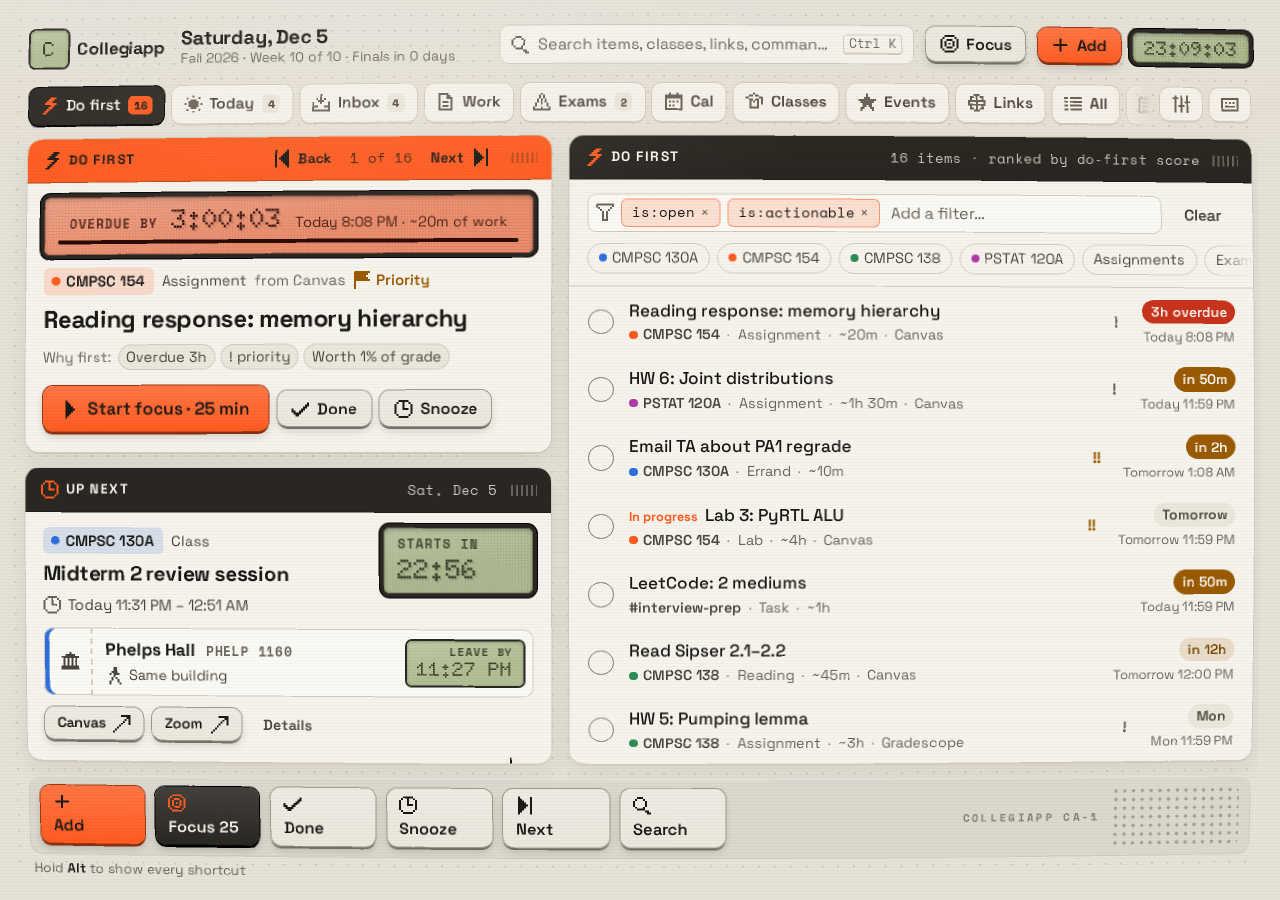
==== commit adad9480: "Sync course edits across devices, and draw in notes Courses now sync on their own as course.<id> key" ====
--- a/ui/index.html
+++ b/ui/index.html
@@ -96,6 +96,7 @@
   <script src="js/fx.js"></script>
   <script src="js/motion.js"></script>
   <script src="js/editor.js"></script>
+  <script src="js/draw.js"></script>
   <script src="js/ai.js"></script>
   <script src="js/app.js"></script>
   <script src="js/themes.js"></script>
--- a/ui/css/pocket.css
+++ b/ui/css/pocket.css
@@ -1148,6 +1148,47 @@
 :is(.ned, .ai-doc, .ai-msg) :is(th, td) { padding: .35em .6em; border: 1px solid var(--line); vertical-align: top; text-align: left; min-width: 3em; }
 :is(.ned, .ai-doc, .ai-msg) th { background: var(--surface-2); font-weight: 700; }
 .ned :is(th, td):focus-within { box-shadow: inset 0 0 0 2px color-mix(in srgb, var(--accent) 50%, transparent); }
+/* images and drawings: in the line of text, wrapped by the text on either side, or on a line of their own; data-w is
+   their share of the column. A drawing's ink is chosen for paper, so a dark theme shows it inverted (black reads white). */
+.ned { display: flow-root; }
+:is(.ned, .ai-doc, .ai-msg) img { max-width: 100%; height: auto; vertical-align: middle; }
+:is(.ned, .ai-doc, .ai-msg) img[data-place="center"] { display: block; margin: .6em auto; }
+:is(.ned, .ai-doc, .ai-msg) img[data-place="left"] { float: left; margin: .3em 1.2em .5em 0; }
+:is(.ned, .ai-doc, .ai-msg) img[data-place="right"] { float: right; margin: .3em 0 .5em 1.2em; }
+.ned img { cursor: default; border-radius: 3px; }
+.ned img.picked { outline: 2px solid var(--accent); outline-offset: 3px; }
+:root[data-scheme="dark"] :is(.ned, .ai-doc, .ai-msg, .ncard) img[src^="data:image/svg+xml"] { filter: invert(1) hue-rotate(180deg); }
+@media (hover: hover) { .ned img:not(.picked):hover { outline: 1px dashed color-mix(in srgb, var(--accent) 60%, transparent); outline-offset: 3px; } }
+.nc-img { display: block; align-self: flex-start; max-width: 100%; max-height: 6.5em; object-fit: contain; object-position: left top; pointer-events: none; }
+/* the picked image's tools in the bar under the formatting strip */
+.ns-seg { display: inline-flex; flex-wrap: wrap; gap: .3em; }
+.ns-imgw { display: inline-flex; align-items: center; gap: .45em; flex: 0 1 15em; min-width: 9em; }
+.screen .ns-imgw input { flex: 1; min-width: 4em; padding: 0; border: 0; background: none; accent-color: var(--accent); }
+.ns-imgw .num { min-width: 3.4em; font-size: .86em; color: var(--text-2); }
+#nsBar .chip .i { width: 1em; height: 1em; }
+
+/* the drawing layer (draw.js) covers the sheet: its own label band, a tool strip, the canvas on a page as wide as the
+   note's column (so a drawing goes in at the size it was drawn), and a footer of keys */
+.ns-draw { position: absolute; inset: 0; z-index: 4; display: flex; flex-direction: column; min-height: 0; background: var(--surface); outline: none; animation: barIn calc(var(--m) * 160ms + 1ms) ease-out; }
+.ns-draw > .ph { position: relative; }
+.dr-scroll { flex: 1; min-height: 0; overflow: auto; overscroll-behavior: contain; background: var(--bg2); }
+.dr-page { box-sizing: border-box; max-width: 46em; min-height: 100%; margin: 0 auto; padding: 1.6em 2em 2em; background: var(--surface); box-shadow: 0 0 0 1px var(--line); }
+.dr-box { position: relative; background-image: radial-gradient(circle, color-mix(in srgb, var(--text) 24%, transparent) 0 1px, transparent 1.5px); background-position: 0 0; }
+.dr-cv { display: block; width: 100%; height: auto; touch-action: none; cursor: crosshair; -webkit-user-select: none; user-select: none; }
+.ns-draw[data-tool="select"] .dr-cv { cursor: default; }
+.ns-draw[data-tool="text"] .dr-cv { cursor: text; }
+.ns-draw[data-tool="erase"] .dr-cv { cursor: cell; }
+.dr-ui { position: absolute; inset: 0; width: 100%; height: 100%; overflow: visible; pointer-events: none; }
+.dr-sel, .dr-marq { display: none; fill: none; stroke: var(--accent); stroke-width: 1.5px; vector-effect: non-scaling-stroke; stroke-dasharray: 5 4; }
+.dr-marq { fill: color-mix(in srgb, var(--accent) 10%, transparent); stroke-dasharray: 3 3; }
+.screen .dr-in { position: absolute; z-index: 1; box-sizing: content-box; min-width: 3em; height: auto; margin: 0; padding: 0 .1em; border: 1px dashed color-mix(in srgb, var(--text) 45%, transparent); border-radius: 2px; background: transparent; box-shadow: none; outline: none; font-family: "Segoe UI", system-ui, -apple-system, "Helvetica Neue", Arial, sans-serif; line-height: 1.15; }
+.dr-dot { display: block; width: 1em; height: 1em; border-radius: 50%; background: var(--c); box-shadow: inset 0 0 0 1px rgba(0, 0, 0, .28); }
+.dr-w { display: block; margin: auto; border-radius: 50%; background: currentColor; }
+.dr-w-s { width: .3em; height: .3em; }
+.dr-w-m { width: .5em; height: .5em; }
+.dr-w-l { width: .8em; height: .8em; }
+.bset-b8 .btn.ns-t.dr-ink, .bset-b8 .btn.ns-t.dr-size { min-width: 2.1em; }
+:root[data-scheme="dark"] :is(.dr-cv, .dr-in, .dr-dot) { filter: invert(1) hue-rotate(180deg); }
 
 /* capture modes: Item / Jot / List above the box; Jot and List type into a textarea */
 .qa-mode { margin-bottom: .75em; align-items: center; }
@@ -1226,6 +1267,7 @@
   .ns-body.side { grid-template-columns: minmax(0, 1fr); position: relative; }
   .ns-body.side .ns-side { position: absolute; inset: 0 0 0 auto; width: min(21em, 88%); z-index: 3; box-shadow: var(--drop); animation: drawerIn calc(var(--m) * 220ms + 1ms) cubic-bezier(.2, .9, .3, 1); }
   .ns-page { padding: 1.3em 1.4em 4em; }
+  .dr-page { padding: 1.3em 1.4em 2em; }
 }
 @container (max-width: 44em) { .ns-foot .dim, .nsheet .ph .btn kbd { display: none; } }
 @container (max-width: 34em) { .nsheet .ph .btn .bl { display: none; } .ns-meta .dim { display: none; } }
@@ -1363,8 +1405,9 @@
   .ov.sheet { place-items: stretch; padding: 0; }
   .nsheet { width: 100%; border-radius: 0 !important; animation-name: sheetIn; }
   .nsheet > .ph { padding-top: max(.5em, env(safe-area-inset-top)); }
-  .ns-scroll { background: var(--surface); }
+  :is(.ns-scroll, .dr-scroll) { background: var(--surface); }
   .ns-page { padding: 1em max(1em, env(safe-area-inset-right)) 5em max(1em, env(safe-area-inset-left)); box-shadow: none; }
+  .dr-page { padding: 1em max(1em, env(safe-area-inset-right)) 2em max(1em, env(safe-area-inset-left)); box-shadow: none; }
   .ns-title { font-size: 1.6em; }
   .ns-foot { padding-bottom: max(.5em, env(safe-area-inset-bottom)); }
   .ns-body.side .ns-side { width: 100%; }
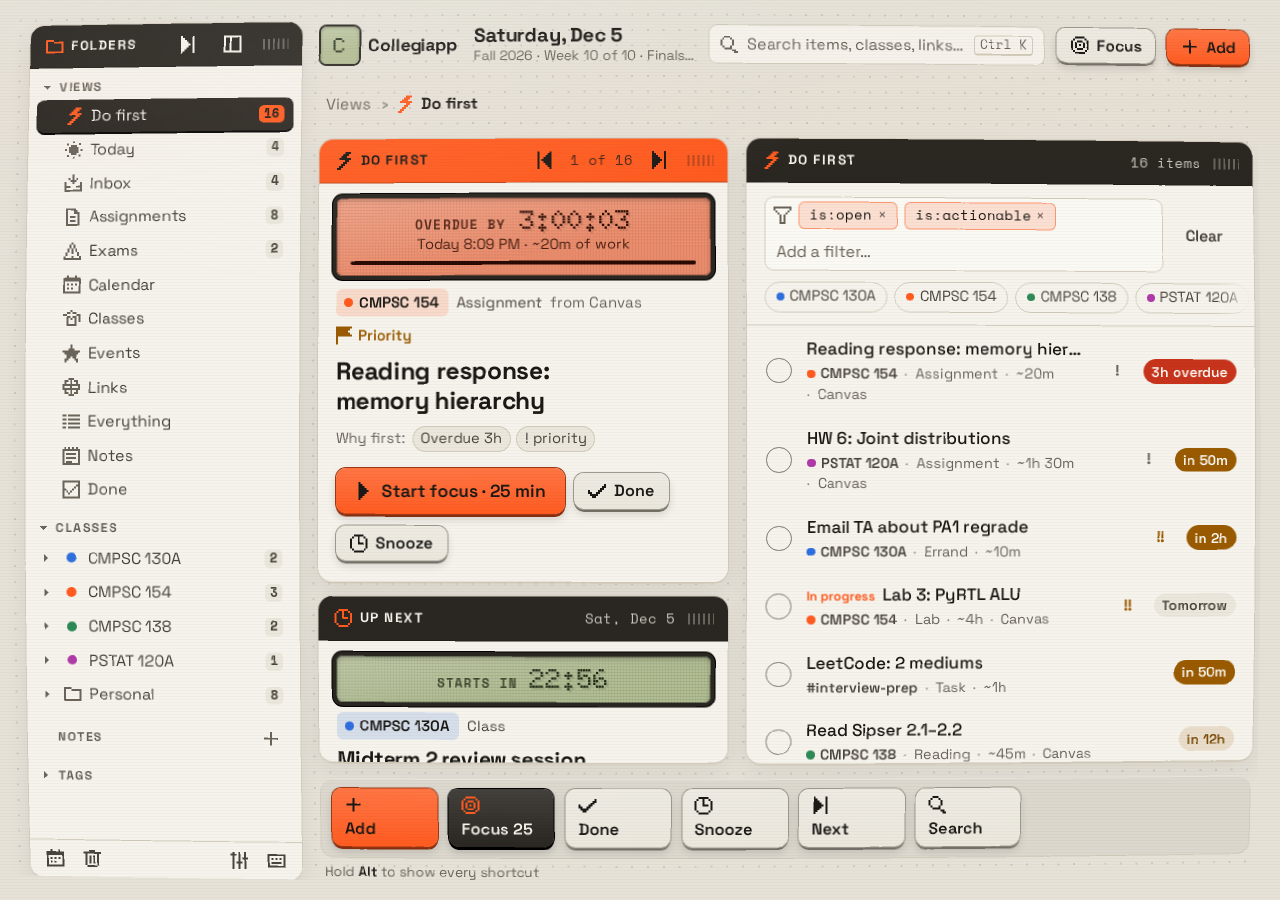
==== commit db8be6d2: "Get around in a sidebar of folders Every place in the app is a folder in a sidebar: the views (in yo" ====
--- a/ui/index.html
+++ b/ui/index.html
@@ -32,13 +32,19 @@
         <div class="screen" id="screen" data-r="pocket">
           <div class="warp" id="warp">
             <div class="content" id="content">
-              <header class="region top" id="top"></header>
-              <nav class="region nav" id="nav" aria-label="Views"></nav>
-              <section class="region now" id="now" aria-label="Do first"></section>
-              <section class="region sched" id="sched" aria-label="Up next"></section>
-              <section class="region list" id="list" aria-label="Items"></section>
-              <aside class="region insp" id="insp" aria-label="Details"></aside>
-              <footer class="region bottom" id="bottom"></footer>
+              <nav class="region side" id="side" aria-label="Folders" hidden></nav>
+              <div class="main" id="main">
+                <div class="page" id="page">
+                  <header class="region top" id="top"></header>
+                  <nav class="region nav" id="nav" aria-label="Views"></nav>
+                  <section class="region now" id="now" aria-label="Do first"></section>
+                  <section class="region sched" id="sched" aria-label="Up next"></section>
+                  <section class="region list" id="list" aria-label="Items"></section>
+                  <aside class="region insp" id="insp" aria-label="Details"></aside>
+                  <footer class="region bottom" id="bottom"></footer>
+                </div>
+              </div>
+              <div class="sd-scrim" id="sdScrim" data-act="sideToggle" hidden></div>
             </div>
           </div>
           <div class="layer" id="layer">
--- a/ui/css/core.css
+++ b/ui/css/core.css
@@ -55,13 +55,15 @@
 /* ───────────── screen + content box ─────────────
    The screen is a named container: the layouts in pocket.css follow the room the app actually has
    (@container screen …), not the window, so the Appearance drawer, the desk preview, split view and
-   iPad Slide Over all get the layout that fits. */
+   iPad Slide Over all get the layout that fits. The content is the sidebar (#side) beside the main area, and the main
+   area is a container named screen too, so the page's regions (#page) lay out in the room the sidebar leaves them,
+   while dialogs and sheets in #layer still answer to the whole screen. */
 .screen { flex: 1; min-height: 0; position: relative; overflow: hidden; background: var(--bg); isolation: isolate; container: screen / inline-size; }
 .warp { position: absolute; inset: 0; } /* holds C2's warp filter (crt.css), so the content can slide under it */
-.content {
-  position: absolute; inset: 0; display: grid; gap: var(--gap);
-  font-size: var(--fs); line-height: 1.45; overflow: hidden;
-}
+.content { position: absolute; inset: 0; display: flex; font-size: var(--fs); line-height: 1.45; overflow: hidden; }
+.content[data-side="right"] { flex-direction: row-reverse; }
+.main { flex: 1; min-width: 0; position: relative; container: screen / inline-size; }
+.page { position: absolute; inset: 0; display: grid; gap: var(--gap); overflow: hidden; }
 .region { min-width: 0; min-height: 0; position: relative; container-type: inline-size; }
 #top { grid-area: top; } #nav { grid-area: nav; } #now { grid-area: now; } #sched { grid-area: sched; }
 #list { grid-area: list; } #bottom { grid-area: bottom; }
--- a/ui/css/pocket.css
+++ b/ui/css/pocket.css
@@ -131,8 +131,11 @@
    Widths are the screen's (@container screen), not the window's, so an open drawer counts.
    ≥1100 px: two columns, Do first over Up next on the left, the list on the right.
    761–1099: Do first spans the top; Up next and the list share the row below.
-   ≤760: one scrolling column with a sticky key row and a key deck pinned to the bottom (an iPhone layout). */
-.content {
+   ≤760: one scrolling column with a sticky key row and a key deck pinned to the bottom (an iPhone layout).
+   The page (#page) is laid out in the main area, beside the sidebar when it's docked, so these widths are the room
+   the page has. The dot grid is the whole content's, under the sidebar too. */
+.content { background: radial-gradient(color-mix(in srgb, var(--text) 12%, transparent) 1px, transparent 1.5px) 0 0 / 16px 16px, var(--bg); }
+.page {
   grid-template:
     "top top" auto
     "nav nav" auto
@@ -142,7 +145,6 @@
   gap: var(--gap) calc(var(--gap) * 1.15);
   /* very wide screens keep a readable measure; the dot grid still fills the window */
   padding: max(.8em, env(safe-area-inset-top)) max(1.1em, env(safe-area-inset-right), (100% - 116em) / 2) max(.7em, env(safe-area-inset-bottom)) max(1.1em, env(safe-area-inset-left), (100% - 116em) / 2);
-  background: radial-gradient(color-mix(in srgb, var(--text) 12%, transparent) 1px, transparent 1.5px) 0 0 / 16px 16px, var(--bg);
 }
 /* Windows (backdrop.rs, app.js sets html[data-backdrop] and --grid*): while only the desktop is behind the window, the
    grid moves from .content to .screen, outside the C2 warp, at the Pocket wallpaper's cell and phase, so the dots carry
@@ -152,7 +154,7 @@
 html[data-backdrop="desktop"] .screen {
   background: radial-gradient(circle, color-mix(in srgb, var(--text) 12%, var(--bg)) calc(var(--grid-r) - .4px), transparent calc(var(--grid-r) + .4px)) var(--grid-x) var(--grid-y) / var(--grid) var(--grid), var(--bg);
 }
-.content[data-wide="1"] { grid-template: "top" auto "nav" auto "list" minmax(0, 1fr) "bottom" auto / minmax(0, 1fr); }
+.content[data-wide="1"] .page { grid-template: "top" auto "nav" auto "list" minmax(0, 1fr) "bottom" auto / minmax(0, 1fr); }
 .content[data-wide="1"] :is(#now, #sched) { display: none; }
 #now .panel { height: auto; }
 
@@ -206,6 +208,9 @@
    top-left corner (tauri.macos.conf.json), so the top bar starts after them. */
 html[data-frame] .mtop { -webkit-user-select: none; user-select: none; cursor: default; }
 html[data-frame="mac"] .mtop { padding-left: 66px; }
+/* with the sidebar docked on the left, the traffic lights sit over its top instead, and its module starts below them */
+html[data-frame="mac"] .content[data-sd="dock"][data-side="left"] .mtop { padding-left: 0; }
+html[data-frame="mac"] .content[data-sd="dock"][data-side="left"] .side { padding-top: 36px; }
 .winkeys {
   display: flex; gap: .3em; flex: none; padding: .24em; margin-left: .15em; border-radius: 10px;
   background: color-mix(in srgb, var(--text) 7%, var(--bg)); box-shadow: inset 0 1px 2px rgba(0, 0, 0, .2), inset 0 0 0 1px var(--line);
@@ -258,6 +263,93 @@
 .nv.on kbd { color: inherit; border-color: rgba(255, 255, 255, .25); }
 .nv.mod .lb::after { content: " · filtered"; font-weight: 400; opacity: .7; }
 .screen:not([data-guide="g1"]) .nv kbd { display: none; }
+/* a view key lifted to move (app.js bindTabSort): it rides a step above the others with an accent rim while they slide
+   aside; a long-press never brings up the phone's own menu */
+.nkeys .nv { -webkit-touch-callout: none; }
+.nkeys.sorting, .nkeys.sorting .nv { cursor: grabbing; }
+.nkeys .nv.lift { position: relative; z-index: 2; --press: -1; --ring: var(--accent); --lip: var(--accent); transition: none; }
+
+/* ───────────── sidebar: every place as folders (app.js mSide, docs/NAVIGATION.md) ─────────────
+   #content's data-sd says where it is: "dock" beside the page (a screen 900 px or wider), "over" a drawer on a
+   narrower one, "off" hidden, "none" when the view keys run along the top instead. data-side is its edge and --side-w
+   its width (dragged at .sd-grip, kept on this device). It's an F3 module like the others: the graphite band, then
+   the tree. The place you're in is the graphite key, like a latched program key. */
+.side { flex: none; width: var(--side-w, 17em); z-index: 2; display: flex; flex-direction: column; }
+.side > .panel { flex: 1; height: auto; }
+.content[data-side="left"] .side { padding: max(.8em, env(safe-area-inset-top)) 0 max(.7em, env(safe-area-inset-bottom)) max(1.1em, env(safe-area-inset-left)); }
+.content[data-side="right"] .side { padding: max(.8em, env(safe-area-inset-top)) max(1.1em, env(safe-area-inset-right)) max(.7em, env(safe-area-inset-bottom)) 0; }
+.sd-tree { flex: 1; min-height: 0; overflow: auto; overscroll-behavior: contain; padding: .45em .45em .9em; }
+.sd-row {
+  position: relative; display: flex; align-items: center; gap: .5em; min-height: 2.15em; padding: .2em .55em .2em calc(.25em + var(--lvl, 0) * 1.05em);
+  border-radius: 8px; color: var(--text-2); font-size: .92em; white-space: nowrap; cursor: pointer; outline: none;
+  -webkit-user-select: none; user-select: none; -webkit-touch-callout: none; touch-action: manipulation;
+}
+.sd-row:focus-visible { outline: 2px solid var(--accent); outline-offset: -2px; }
+.sd-row .i { color: var(--text-3); }
+.sd-l { flex: 1; min-width: 0; overflow: hidden; text-overflow: ellipsis; }
+.sd-row.on { background: var(--chrome-bg); color: var(--chrome-fg); box-shadow: 0 2px 0 #000; }
+.sd-row.on .i { color: var(--accent); }
+:root[data-scheme="dark"] .sd-row.on { box-shadow: inset 0 0 0 1px color-mix(in srgb, var(--accent) 70%, #000), 0 2px 0 #000; }
+.sd-row.done .sd-l { color: var(--text-3); text-decoration: line-through; text-decoration-color: var(--line); }
+.sd-row.more { color: var(--text-3); }
+.sd-row.more .sd-l::after { content: " ›"; }
+/* a section: the label printed on the module, the way the bands are; it only folds */
+.sd-sec { margin-top: .75em; min-height: 2em; padding-left: .25em; color: var(--text-3); font-size: .72em; font-weight: 700; text-transform: uppercase; letter-spacing: .11em; }
+.sd-tree > .sd-sec:first-child { margin-top: 0; }
+/* the fold arrow: a 9×9 pixel triangle that turns a quarter when the folder is open */
+.sd-tw { flex: none; width: 1.1em; display: grid; place-items: center; align-self: stretch; }
+.sd-tw .i { width: .78em; height: .78em; width: round(nearest, .78em, 9px); height: round(nearest, .78em, 9px); transition: rotate calc(var(--m) * 140ms + 1ms) var(--ease); }
+[aria-expanded="true"] > .sd-tw .i { rotate: 90deg; }
+.sd-dot { flex: none; width: .62em; height: .62em; margin-inline: .24em; border-radius: 50%; background: var(--kc, var(--text-3)); }
+.sd-n { flex: none; font: 700 .78em/1 var(--font-mono); padding: .24em .42em; border-radius: 5px; background: var(--surface-2); color: var(--text-2); }
+.sd-row.on .sd-n { background: var(--accent); color: var(--on-accent); }
+.sd-d { flex: none; font: .78em/1 var(--font-mono); color: var(--text-3); }
+.sd-d.late { color: var(--bad); font-weight: 700; }
+.sd-row.on .sd-d { color: inherit; }
+.sd-pin { flex: none; display: inline-flex; }
+.sd-pin .i { width: .78em; height: .78em; width: round(nearest, .78em, 9px); height: round(nearest, .78em, 9px); color: var(--accent); }
+.sd-add { all: unset; box-sizing: border-box; flex: none; margin-left: auto; width: 1.9em; height: 1.9em; display: grid; place-items: center; border-radius: 6px; color: var(--text-3); cursor: pointer; font-size: 1.25em; }
+.sd-add:focus-visible { outline: 2px solid var(--accent); }
+.sd-row kbd { flex: none; min-width: 1.5em; text-align: center; font: .78em/1 var(--font-mono); border: 1px solid var(--line); border-bottom-width: 2px; border-radius: 4px; padding: .2em .4em; color: var(--text-3); }
+.sd-row.on kbd { color: inherit; border-color: rgba(255, 255, 255, .25); }
+.screen:not([data-guide="g1"]) .sd-row kbd { display: none; }
+.sd-foot { flex: none; display: flex; align-items: center; gap: .15em; padding: .35em .45em; box-shadow: inset 0 1px 0 var(--line); }
+/* a Views row lifted to move (app.js bindTabSort): it rides above the others with an accent rim while they slide aside */
+.sd-sort.sorting, .sd-sort.sorting .sd-row { cursor: grabbing; }
+.sd-row.lift { z-index: 2; background: var(--surface); color: var(--text); box-shadow: 0 0 0 1.5px var(--accent), 0 6px 14px rgba(0, 0, 0, .18); }
+/* the edge: a grab band in the gap beside the page; an accent line shows while it's pointed at, focused or dragged */
+.sd-grip { position: absolute; top: 0; bottom: 0; width: 12px; cursor: col-resize; touch-action: none; outline: none; }
+.content[data-side="left"] .sd-grip { right: calc(-.55em - 6px); }
+.content[data-side="right"] .sd-grip { left: calc(-.55em - 6px); }
+.sd-grip::after { content: ""; position: absolute; inset: 22% 5px; border-radius: 2px; background: var(--accent); opacity: 0; transition: opacity calc(var(--m) * 120ms + 1ms); }
+.sd-grip:focus-visible::after, .content.sd-sizing .sd-grip::after { opacity: 1; }
+.content:not([data-sd="dock"]) .sd-grip { display: none; }
+.content.sd-sizing { cursor: col-resize; -webkit-user-select: none; user-select: none; }
+.content.sd-shut .side > .panel { opacity: .45; }
+/* a narrow screen: the sidebar is a drawer over the page, from its edge, over a scrim */
+.content[data-sd="over"] .side { position: absolute; top: 0; bottom: 0; z-index: 9; width: min(var(--side-w, 17em), calc(100% - 3.5em)); animation: sideInL calc(var(--m) * 220ms + 1ms) var(--ease); }
+.content[data-sd="over"][data-side="left"] .side { left: 0; padding: max(.6em, env(safe-area-inset-top)) 0 max(.6em, env(safe-area-inset-bottom)) max(.6em, env(safe-area-inset-left)); }
+.content[data-sd="over"][data-side="right"] .side { right: 0; padding: max(.6em, env(safe-area-inset-top)) max(.6em, env(safe-area-inset-right)) max(.6em, env(safe-area-inset-bottom)) 0; animation-name: sideInR; }
+.content[data-sd="over"] .side > .panel { box-shadow: var(--drop); }
+.sd-scrim { position: absolute; inset: 0; z-index: 8; background: var(--scrim); animation: scrimIn calc(var(--m) * 200ms + 1ms) ease-out; }
+@keyframes sideInL { from { opacity: 0; translate: -1.5em 0; } }
+@keyframes sideInR { from { opacity: 0; translate: 1.5em 0; } }
+
+/* ───────────── path bar: where you are, in place of the key row ─────────────
+   The sidebar's key while it's hidden, then the path, every step but the last a way back up. */
+.pathbar { display: flex; align-items: center; gap: .6em; min-height: 2.35em; min-width: 0; }
+.pb-path { display: flex; align-items: center; gap: .25em; flex: 1; min-width: 0; overflow: hidden; white-space: nowrap; font-size: .92em; }
+.pb-s, .pb-cur { flex: 0 1 auto; min-width: 1.5em; overflow: hidden; text-overflow: ellipsis; padding: .3em .4em; border-radius: 6px; }
+.pb-b { all: unset; box-sizing: border-box; flex: 0 1 auto; min-width: 1.5em; overflow: hidden; text-overflow: ellipsis; padding: .3em .4em; border-radius: 6px; color: var(--text-3); font-weight: 600; cursor: pointer; }
+.pb-b:focus-visible { outline: 2px solid var(--accent); outline-offset: 1px; }
+.pb-s { color: var(--text-3); }
+.pb-sep { flex: none; color: var(--text-3); opacity: .6; font-weight: 700; }
+.pb-cur { flex-shrink: 0; max-width: 60%; display: inline-flex; align-items: center; gap: .45em; color: var(--text); font-weight: 700; padding-inline: .2em; }
+.pb-cur .i { color: var(--accent); }
+.pb-cur .sd-dot { margin-inline: .1em; }
+.pb-f { flex: none; font-size: .8em; padding: .25em .6em; border-radius: 99px; background: var(--accent-soft); color: var(--text); }
+.sd-show { flex: none; }
+@container (max-width: 30em) { .sd-show .bl { display: none; } }
 
 /* ───────────── shared item vocabulary ───────────── */
 .meta-row { display: flex; align-items: center; gap: .55em; flex-wrap: wrap; font-size: .86em; color: var(--text-2); }
@@ -953,7 +1045,7 @@
 /* boot (fx.js powerOn, as the static clears): the modules settle in through the snow one after another, then their LCDs
    switch on; it all fits in fx.js's BOOT (800 ms) */
 #top { --ri: 0; } #nav { --ri: 1; } #now { --ri: 2; } #list { --ri: 3; } #sched { --ri: 4; } #bottom { --ri: 5; }
-.screen.booting .content > .region { animation: modIn calc(var(--m) * 340ms + 1ms) var(--ease-back) backwards; animation-delay: calc(var(--m) * var(--ri, 0) * 50ms); }
+.screen.booting :is(.page > .region, .side) { animation: modIn calc(var(--m) * 340ms + 1ms) var(--ease-back) backwards; animation-delay: calc(var(--m) * var(--ri, 0) * 50ms); }
 @keyframes modIn { from { opacity: 0; transform: translateY(.8em) scale(.985); } }
 .screen.booting .display > *, .screen.booting .logo { animation: lcdOn calc(var(--m) * 380ms + 1ms) steps(1, end) backwards; animation-delay: calc(var(--m) * (var(--ri, 0) * 50ms + 150ms)); }
 .screen.booting .timeline .blk { animation: pxWipe calc(var(--m) * 320ms + 1ms) steps(8, end) calc(var(--m) * 440ms) backwards; }
@@ -1281,6 +1373,10 @@
   .bset-b8 .btn.ghost:hover { background: color-mix(in srgb, currentColor 10%, transparent); }
   .search:hover { color: var(--text-2); box-shadow: inset 0 0 0 1px color-mix(in srgb, var(--text) 28%, var(--line)); }
   .nv:not(.on):hover { background: var(--surface-2); color: var(--text); }
+  .sd-row:not(.on, .sd-sec, .lift):hover { background: var(--surface-2); color: var(--text); }
+  .sd-sec:hover, .sd-tw[data-act]:hover .i { color: var(--text); }
+  .sd-add:hover, .pb-b:hover { background: var(--surface-2); color: var(--text); }
+  .sd-grip:hover::after { opacity: 1; }
   .chip:hover { border-color: color-mix(in srgb, var(--text) 35%, var(--line)); color: var(--text); }
   .row:not(.sel):hover, .ag:hover, .live:hover { background: var(--surface-2); }
   .mrow button.chk:hover { border-color: var(--accent); color: var(--accent); }
@@ -1306,7 +1402,7 @@
    Widths query the screen container; heights query the window (the screen is always full height). */
 /* mid widths: Do first spans the top, Up next and the list share the row below; details are a drawer */
 @container screen (min-width: 761px) and (max-width: 1099px) {
-  .content { grid-template: "top top" auto "nav nav" auto "now now" auto "sched list" minmax(0, 1fr) "bottom bottom" auto / minmax(0, 1fr) minmax(0, 1.35fr); }
+  .page { grid-template: "top top" auto "nav nav" auto "now now" auto "sched list" minmax(0, 1fr) "bottom bottom" auto / minmax(0, 1fr) minmax(0, 1.35fr); }
   .content:not([data-wide="1"]) .insp.float { grid-row: now-start / list-end; grid-column: 1 / -1; left: auto; width: min(28em, 100%); box-shadow: var(--drop); border-radius: var(--radius); animation-name: drawerIn; }
   .content:not([data-wide="1"]) .insp.float.gone { animation-name: drawerOut; }
 }
@@ -1314,14 +1410,14 @@
    over Up next on the left and the list keeps the full height on the right */
 @media (max-height: 960px) {
   @container screen (min-width: 761px) and (max-width: 1099px) {
-    .content { grid-template: "top top" auto "nav nav" auto "now list" auto "sched list" minmax(0, 1fr) "bottom bottom" auto / minmax(0, 1fr) minmax(0, 1.25fr); }
+    .page { grid-template: "top top" auto "nav nav" auto "now list" auto "sched list" minmax(0, 1fr) "bottom bottom" auto / minmax(0, 1fr) minmax(0, 1.25fr); }
   }
 }
 /* short windows (1366×650, split screens): tighter type and spacing, keys go single-line */
 @media (max-height: 780px) {
   .content, .layer { --fs: clamp(calc(var(--fs0) * .9), calc(var(--fs0) * .72 + .27vw), calc(var(--fs0) * 1.08)); }
   @container screen (min-width: 761px) {
-    .content { row-gap: calc(var(--gap) * .7); }
+    .page { row-gap: calc(var(--gap) * .7); }
     .deck { padding-block: .4em .35em; }
     .deck .btn { padding-block: .45em .42em; }
     .coach { display: none; }
@@ -1343,11 +1439,10 @@
   .screen::before { content: ""; position: absolute; inset: 0 0 auto; height: env(safe-area-inset-top, 0px); background: var(--bg); z-index: 7; pointer-events: none; }
 }
 @container screen (max-width: 760px) {
-  .content {
+  .page {
     display: flex; flex-direction: column; gap: .8em; padding: 0; overflow-x: hidden; overflow-y: auto; overscroll-behavior-y: contain;
-    background-attachment: local;
   }
-  .content > .region { flex: none; margin-inline: max(.8em, env(safe-area-inset-left)) max(.8em, env(safe-area-inset-right)); }
+  .page > .region { flex: none; margin-inline: max(.8em, env(safe-area-inset-left)) max(.8em, env(safe-area-inset-right)); }
   #top { padding-top: max(.6em, env(safe-area-inset-top)); }
   #nav {
     position: sticky; top: env(safe-area-inset-top, 0px); z-index: 6; margin-inline: 0 !important;
@@ -1422,6 +1517,12 @@
 /* touch screens: 44 px targets, no hover hints, no keyboard legends, 16 px+ inputs so iOS never zooms */
 @media (pointer: coarse) {
   .bset-b8 .btn, .nv, .search, .fpill { min-height: 44px; }
+  .sd-row { min-height: 44px; }
+  .sd-sec { min-height: 40px; }
+  .sd-tw { width: 1.6em; }
+  .sd-grip { width: 22px; }
+  .content[data-side="left"] .sd-grip { right: calc(-.55em - 11px); }
+  .content[data-side="right"] .sd-grip { left: calc(-.55em - 11px); }
   .chip { min-height: 36px; padding-inline: .9em; }
   .seg .chip { min-height: 34px; }
   .md-n { min-height: 34px; }
--- a/ui/css/standard.css
+++ b/ui/css/standard.css
@@ -69,7 +69,29 @@
 :root[data-look="standard"] .nv.on.ack .i { animation: none; }
 :root[data-look="standard"] .nv .ct { font-weight: 600; }
 :root[data-look="standard"] .nv.on .ct { background: color-mix(in srgb, var(--chrome-fg) 18%, transparent); color: inherit; }
+:root[data-look="standard"] .nkeys .nv.lift { box-shadow: inset 0 0 0 2px var(--accent); }
 :root[data-look="standard"] .nv.on kbd { border-color: color-mix(in srgb, var(--chrome-fg) 30%, transparent); }
+
+/* the sidebar: flush with the window's edge, a plain list on the second surface with a hairline on the page side; the
+   place you're in is a solid chrome row, like the current tab */
+:root[data-look="standard"] .content:is([data-sd="dock"], [data-sd="over"]) .side { padding: 0; }
+:root[data-look="standard"] .side > .panel { border-radius: 0; background: var(--surface-2); box-shadow: inset -1px 0 0 var(--line); }
+:root[data-look="standard"] .content[data-side="right"] .side > .panel { box-shadow: inset 1px 0 0 var(--line); }
+:root[data-look="standard"] .content[data-sd="over"] .side > .panel { box-shadow: var(--drop); }
+:root[data-look="standard"] .content[data-side="left"] .sd-grip { right: -6px; }
+:root[data-look="standard"] .content[data-side="right"] .sd-grip { left: -6px; }
+:root[data-look="standard"] .sd-row { border-radius: 6px; }
+:root[data-look="standard"] .sd-row.on { box-shadow: none; }
+:root[data-look="standard"] .sd-row.on .i { color: inherit; }
+:root[data-look="standard"] .sd-row.on .sd-n { background: color-mix(in srgb, var(--chrome-fg) 18%, transparent); color: inherit; }
+:root[data-look="standard"] .sd-n { font-weight: 600; background: var(--surface); }
+:root[data-look="standard"] .sd-sec { font-size: .8em; font-weight: 600; text-transform: none; letter-spacing: 0; }
+:root[data-look="standard"] .sd-row kbd { border-bottom-width: 1px; }
+:root[data-look="standard"] .sd-row.on kbd { border-color: color-mix(in srgb, var(--chrome-fg) 30%, transparent); }
+:root[data-look="standard"] .sd-row.lift { background: var(--surface); box-shadow: inset 0 0 0 2px var(--accent); }
+/* on a Mac the traffic lights sit in the sidebar's header */
+html[data-frame="mac"][data-look="standard"] .content[data-sd="dock"][data-side="left"] .side { padding-top: 0; }
+html[data-frame="mac"][data-look="standard"] .content[data-sd="dock"][data-side="left"] .side > .panel > .ph { padding-left: 76px; }
 
 /* top bar */
 :root[data-look="standard"] .logo { background: var(--chrome-bg); color: var(--chrome-fg); box-shadow: none; padding-top: 0; font: 700 1em/1 var(--font-ui); }
@@ -216,6 +238,7 @@
 
 @media (hover: hover) {
   :root[data-look="standard"] .nv:not(.on):hover { background: var(--surface-2); }
+  :root[data-look="standard"] :is(.sd-row:not(.on, .sd-sec, .lift), .sd-add):hover { background: color-mix(in srgb, var(--text) 7%, var(--surface-2)); }
   :root[data-look="standard"] .wk:hover { background: var(--surface-2); }
   :root[data-look="standard"] .wk-x:hover { background: var(--bad); color: var(--on-bad); }
   :root[data-look="standard"] .lab-btn:hover { background: var(--surface-2); }
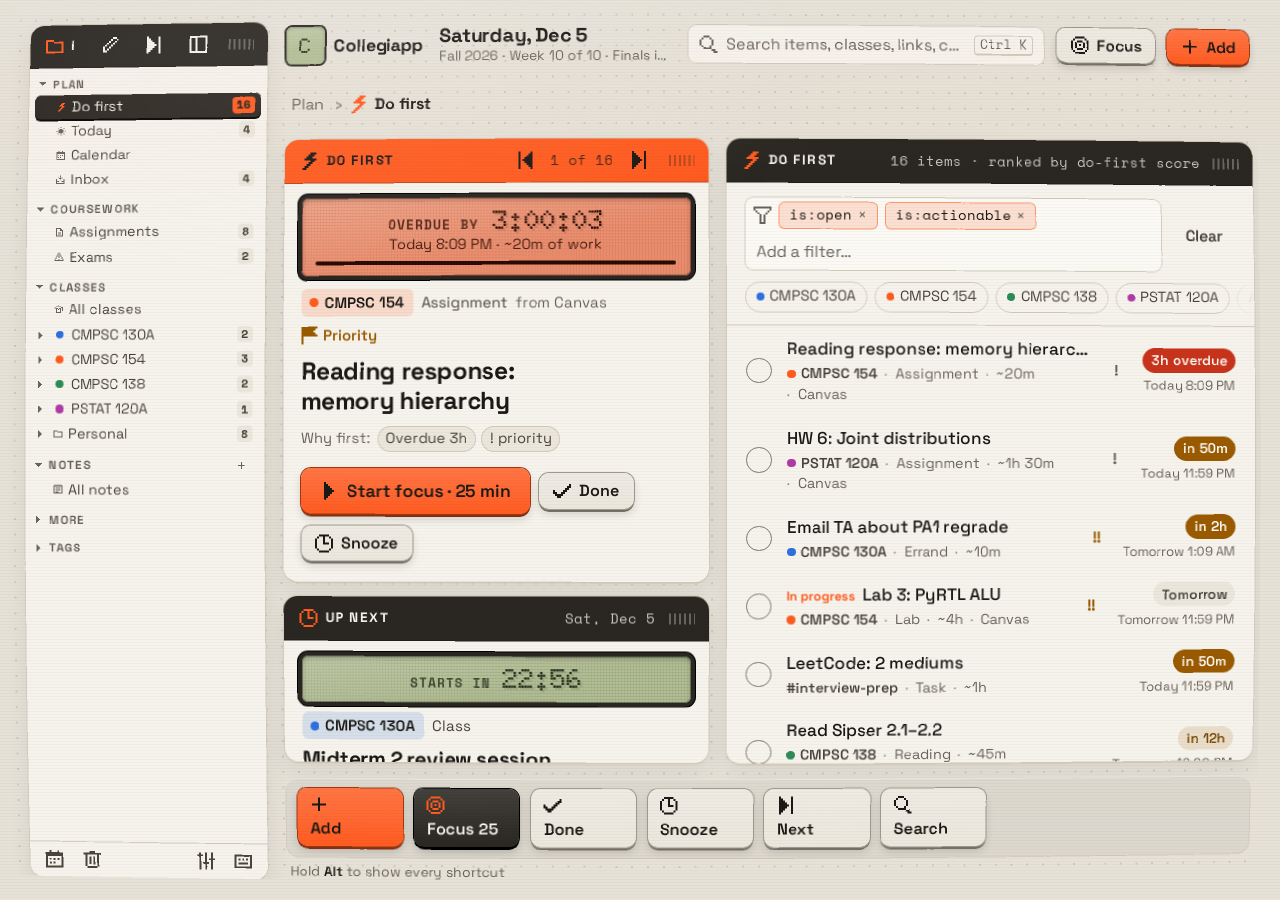
==== commit 2f5d5625: "Arrange the sidebar your way - Groups by use, most used first: Plan (Do first, Today, Calendar,   In" ====
--- a/ui/index.html
+++ b/ui/index.html
@@ -32,7 +32,7 @@
         <div class="screen" id="screen" data-r="pocket">
           <div class="warp" id="warp">
             <div class="content" id="content">
-              <nav class="region side" id="side" aria-label="Folders" hidden></nav>
+              <nav class="region sidebar" id="side" aria-label="Folders" hidden></nav>
               <div class="main" id="main">
                 <div class="page" id="page">
                   <header class="region top" id="top"></header>
--- a/ui/css/pocket.css
+++ b/ui/css/pocket.css
@@ -208,9 +208,10 @@
    top-left corner (tauri.macos.conf.json), so the top bar starts after them. */
 html[data-frame] .mtop { -webkit-user-select: none; user-select: none; cursor: default; }
 html[data-frame="mac"] .mtop { padding-left: 66px; }
-/* with the sidebar docked on the left, the traffic lights sit over its top instead, and its module starts below them */
+/* with the sidebar docked on the left, the traffic lights sit in a clear strip above it, level with the top bar, and
+   its module starts level with the path bar (--nav-top, measured by app.js sideApply) */
 html[data-frame="mac"] .content[data-sd="dock"][data-side="left"] .mtop { padding-left: 0; }
-html[data-frame="mac"] .content[data-sd="dock"][data-side="left"] .side { padding-top: 36px; }
+html[data-frame="mac"] .content[data-sd="dock"][data-side="left"] .sidebar { padding-top: var(--nav-top, calc(max(.8em, env(safe-area-inset-top)) + 3.6em)); }
 .winkeys {
   display: flex; gap: .3em; flex: none; padding: .24em; margin-left: .15em; border-radius: 10px;
   background: color-mix(in srgb, var(--text) 7%, var(--bg)); box-shadow: inset 0 1px 2px rgba(0, 0, 0, .2), inset 0 0 0 1px var(--line);
@@ -274,18 +275,19 @@
    narrower one, "off" hidden, "none" when the view keys run along the top instead. data-side is its edge and --side-w
    its width (dragged at .sd-grip, kept on this device). It's an F3 module like the others: the graphite band, then
    the tree. The place you're in is the graphite key, like a latched program key. */
-.side { flex: none; width: var(--side-w, 17em); z-index: 2; display: flex; flex-direction: column; }
-.side > .panel { flex: 1; height: auto; }
-.content[data-side="left"] .side { padding: max(.8em, env(safe-area-inset-top)) 0 max(.7em, env(safe-area-inset-bottom)) max(1.1em, env(safe-area-inset-left)); }
-.content[data-side="right"] .side { padding: max(.8em, env(safe-area-inset-top)) max(1.1em, env(safe-area-inset-right)) max(.7em, env(safe-area-inset-bottom)) 0; }
-.sd-tree { flex: 1; min-height: 0; overflow: auto; overscroll-behavior: contain; padding: .45em .45em .9em; }
+.sidebar { flex: none; width: var(--side-w, 15em); z-index: 2; display: flex; flex-direction: column; }
+.sidebar > .panel { flex: 1; height: auto; }
+.content[data-side="left"] .sidebar { padding: max(.8em, env(safe-area-inset-top)) 0 max(.7em, env(safe-area-inset-bottom)) max(1.1em, env(safe-area-inset-left)); }
+.content[data-side="right"] .sidebar { padding: max(.8em, env(safe-area-inset-top)) max(1.1em, env(safe-area-inset-right)) max(.7em, env(safe-area-inset-bottom)) 0; }
+/* compact: the tree runs at .82 of the text size in 1.75-line rows, so a screen holds about twice as many places */
+.sd-tree { flex: 1; min-height: 0; overflow: auto; overscroll-behavior: contain; padding: .4em .4em .8em; font-size: .82em; }
 .sd-row {
-  position: relative; display: flex; align-items: center; gap: .5em; min-height: 2.15em; padding: .2em .55em .2em calc(.25em + var(--lvl, 0) * 1.05em);
-  border-radius: 8px; color: var(--text-2); font-size: .92em; white-space: nowrap; cursor: pointer; outline: none;
+  position: relative; display: flex; align-items: center; gap: .42em; min-height: 1.75em; padding: 0 .45em 0 calc(.15em + var(--lvl, 0) * .95em);
+  border-radius: 6px; color: var(--text-2); white-space: nowrap; cursor: pointer; outline: none;
   -webkit-user-select: none; user-select: none; -webkit-touch-callout: none; touch-action: manipulation;
 }
 .sd-row:focus-visible { outline: 2px solid var(--accent); outline-offset: -2px; }
-.sd-row .i { color: var(--text-3); }
+.sd-row .i { width: .9em; height: .9em; width: round(nearest, .9em, 9px); height: round(nearest, .9em, 9px); color: var(--text-3); }
 .sd-l { flex: 1; min-width: 0; overflow: hidden; text-overflow: ellipsis; }
 .sd-row.on { background: var(--chrome-bg); color: var(--chrome-fg); box-shadow: 0 2px 0 #000; }
 .sd-row.on .i { color: var(--accent); }
@@ -294,29 +296,53 @@
 .sd-row.more { color: var(--text-3); }
 .sd-row.more .sd-l::after { content: " ›"; }
 /* a section: the label printed on the module, the way the bands are; it only folds */
-.sd-sec { margin-top: .75em; min-height: 2em; padding-left: .25em; color: var(--text-3); font-size: .72em; font-weight: 700; text-transform: uppercase; letter-spacing: .11em; }
-.sd-tree > .sd-sec:first-child { margin-top: 0; }
-/* the fold arrow: a 9×9 pixel triangle that turns a quarter when the folder is open */
-.sd-tw { flex: none; width: 1.1em; display: grid; place-items: center; align-self: stretch; }
+.sd-sec { margin-top: .55em; min-height: 1.9em; padding-left: .15em; color: var(--text-3); font-size: .82em; font-weight: 700; text-transform: uppercase; letter-spacing: .11em; }
+.sd-tree > .sd-it:first-child > .sd-sec { margin-top: 0; }
+/* the fold arrow: a 9x9 pixel triangle that turns a quarter when the folder is open */
+.sd-tw { flex: none; width: 1em; display: grid; place-items: center; align-self: stretch; }
 .sd-tw .i { width: .78em; height: .78em; width: round(nearest, .78em, 9px); height: round(nearest, .78em, 9px); transition: rotate calc(var(--m) * 140ms + 1ms) var(--ease); }
 [aria-expanded="true"] > .sd-tw .i { rotate: 90deg; }
-.sd-dot { flex: none; width: .62em; height: .62em; margin-inline: .24em; border-radius: 50%; background: var(--kc, var(--text-3)); }
-.sd-n { flex: none; font: 700 .78em/1 var(--font-mono); padding: .24em .42em; border-radius: 5px; background: var(--surface-2); color: var(--text-2); }
+.sd-dot { flex: none; width: .58em; height: .58em; margin-inline: .16em; border-radius: 50%; background: var(--kc, var(--text-3)); }
+.sd-n { flex: none; font: 700 .82em/1 var(--font-mono); padding: .2em .38em; border-radius: 4px; background: var(--surface-2); color: var(--text-2); }
 .sd-row.on .sd-n { background: var(--accent); color: var(--on-accent); }
-.sd-d { flex: none; font: .78em/1 var(--font-mono); color: var(--text-3); }
+.sd-d { flex: none; font: .82em/1 var(--font-mono); color: var(--text-3); }
 .sd-d.late { color: var(--bad); font-weight: 700; }
 .sd-row.on .sd-d { color: inherit; }
 .sd-pin { flex: none; display: inline-flex; }
 .sd-pin .i { width: .78em; height: .78em; width: round(nearest, .78em, 9px); height: round(nearest, .78em, 9px); color: var(--accent); }
-.sd-add { all: unset; box-sizing: border-box; flex: none; margin-left: auto; width: 1.9em; height: 1.9em; display: grid; place-items: center; border-radius: 6px; color: var(--text-3); cursor: pointer; font-size: 1.25em; }
-.sd-add:focus-visible { outline: 2px solid var(--accent); }
-.sd-row kbd { flex: none; min-width: 1.5em; text-align: center; font: .78em/1 var(--font-mono); border: 1px solid var(--line); border-bottom-width: 2px; border-radius: 4px; padding: .2em .4em; color: var(--text-3); }
+.sd-add, .sd-tg { all: unset; box-sizing: border-box; flex: none; width: 1.75em; height: 1.75em; display: grid; place-items: center; border-radius: 5px; color: var(--text-3); cursor: pointer; }
+.sd-add { margin-left: auto; font-size: 1.2em; }
+:is(.sd-add, .sd-tg):focus-visible { outline: 2px solid var(--accent); }
+.sd-row kbd { flex: none; min-width: 1.5em; text-align: center; font: .82em/1 var(--font-mono); border: 1px solid var(--line); border-bottom-width: 2px; border-radius: 4px; padding: .16em .36em; color: var(--text-3); }
 .sd-row.on kbd { color: inherit; border-color: rgba(255, 255, 255, .25); }
 .screen:not([data-guide="g1"]) .sd-row kbd { display: none; }
-.sd-foot { flex: none; display: flex; align-items: center; gap: .15em; padding: .35em .45em; box-shadow: inset 0 1px 0 var(--line); }
-/* a Views row lifted to move (app.js bindTabSort): it rides above the others with an accent rim while they slide aside */
-.sd-sort.sorting, .sd-sort.sorting .sd-row { cursor: grabbing; }
-.sd-row.lift { z-index: 2; background: var(--surface); color: var(--text); box-shadow: 0 0 0 1.5px var(--accent), 0 6px 14px rgba(0, 0, 0, .18); }
+.sd-foot { flex: none; display: flex; align-items: center; gap: .15em; padding: .3em .4em; box-shadow: inset 0 1px 0 var(--line); }
+/* Editing the sidebar (app.js sideEdit): the tree shows its shape only (sections, views, classes; no files), each part
+   with a handle to drag, a section's name to type over, an eye that hides it and, on a group you made, a key that
+   deletes it. Hidden parts stay in the list, faded, until you're done. */
+.sd-hd { flex: none; display: grid; place-items: center; width: 1em; align-self: stretch; color: var(--text-3); cursor: grab; touch-action: none; }
+.sd-hd .i { width: .78em; height: .78em; width: round(nearest, .78em, 9px); height: round(nearest, .78em, 9px); }
+.sd-row.ed { cursor: default; }
+.sd-row.ed .sd-tg { margin-left: auto; }
+.sd-row.ed .sd-tg + .sd-tg { margin-left: 0; }
+.sd-it.off > .sd-row :is(.sd-l, .sd-name, .sd-dot, .sd-hd) { opacity: .45; }
+.sd-it.off > .sd-row .sd-l { text-decoration: line-through; text-decoration-color: var(--line); }
+.sd-name {
+  flex: 1; min-width: 0; font: inherit; letter-spacing: inherit; text-transform: inherit; color: var(--text-2); background: transparent;
+  border: 1px dashed transparent; border-radius: 4px; padding: .12em .3em; margin-left: -.3em; outline: none;
+}
+.sd-name:hover { border-color: var(--line); }
+.sd-name:focus { border: 1px solid var(--accent); background: var(--surface); color: var(--text); text-transform: none; letter-spacing: 0; }
+.sd-drop { margin: .1em .2em .25em 1.3em; padding: .45em .6em; border: 1px dashed var(--line); border-radius: 6px; color: var(--text-3); font-size: .9em; text-align: center; }
+.sd-grp:has(> .sd-it[data-v]) > .sd-drop { display: none; }
+.sd-tip { flex: none; padding: .45em .7em .1em; color: var(--text-3); font-size: .78em; line-height: 1.4; }
+.sd-edfoot { flex: none; display: flex; align-items: center; gap: .3em; padding: .35em .4em; box-shadow: inset 0 1px 0 var(--line); }
+/* a part lifted to move (app.js bindSideSort): it rides above the others with an accent rim while they slide aside;
+   moving a section or a class folds them all, so they're short enough to pass */
+.sd-tree.sorting, .sd-tree.sorting .sd-row { cursor: grabbing; }
+.sd-tree.sorting[data-kind="sec"] .sd-secw > .sd-grp, .sd-tree.sorting[data-kind="class"] .sd-it[data-drag="class"] > .sd-grp { display: none; }
+.sd-it.lift { position: relative; z-index: 2; }
+.sd-it.lift > .sd-row { background: var(--surface); color: var(--text); box-shadow: 0 0 0 1.5px var(--accent), 0 6px 14px rgba(0, 0, 0, .18); }
 /* the edge: a grab band in the gap beside the page; an accent line shows while it's pointed at, focused or dragged */
 .sd-grip { position: absolute; top: 0; bottom: 0; width: 12px; cursor: col-resize; touch-action: none; outline: none; }
 .content[data-side="left"] .sd-grip { right: calc(-.55em - 6px); }
@@ -325,12 +351,12 @@
 .sd-grip:focus-visible::after, .content.sd-sizing .sd-grip::after { opacity: 1; }
 .content:not([data-sd="dock"]) .sd-grip { display: none; }
 .content.sd-sizing { cursor: col-resize; -webkit-user-select: none; user-select: none; }
-.content.sd-shut .side > .panel { opacity: .45; }
+.content.sd-shut .sidebar > .panel { opacity: .45; }
 /* a narrow screen: the sidebar is a drawer over the page, from its edge, over a scrim */
-.content[data-sd="over"] .side { position: absolute; top: 0; bottom: 0; z-index: 9; width: min(var(--side-w, 17em), calc(100% - 3.5em)); animation: sideInL calc(var(--m) * 220ms + 1ms) var(--ease); }
-.content[data-sd="over"][data-side="left"] .side { left: 0; padding: max(.6em, env(safe-area-inset-top)) 0 max(.6em, env(safe-area-inset-bottom)) max(.6em, env(safe-area-inset-left)); }
-.content[data-sd="over"][data-side="right"] .side { right: 0; padding: max(.6em, env(safe-area-inset-top)) max(.6em, env(safe-area-inset-right)) max(.6em, env(safe-area-inset-bottom)) 0; animation-name: sideInR; }
-.content[data-sd="over"] .side > .panel { box-shadow: var(--drop); }
+.content[data-sd="over"] .sidebar { position: absolute; top: 0; bottom: 0; z-index: 9; width: min(var(--side-w, 15em), calc(100% - 3.5em)); animation: sideInL calc(var(--m) * 220ms + 1ms) var(--ease); }
+.content[data-sd="over"][data-side="left"] .sidebar { left: 0; padding: max(.6em, env(safe-area-inset-top)) 0 max(.6em, env(safe-area-inset-bottom)) max(.6em, env(safe-area-inset-left)); }
+.content[data-sd="over"][data-side="right"] .sidebar { right: 0; padding: max(.6em, env(safe-area-inset-top)) max(.6em, env(safe-area-inset-right)) max(.6em, env(safe-area-inset-bottom)) 0; animation-name: sideInR; }
+.content[data-sd="over"] .sidebar > .panel { box-shadow: var(--drop); }
 .sd-scrim { position: absolute; inset: 0; z-index: 8; background: var(--scrim); animation: scrimIn calc(var(--m) * 200ms + 1ms) ease-out; }
 @keyframes sideInL { from { opacity: 0; translate: -1.5em 0; } }
 @keyframes sideInR { from { opacity: 0; translate: 1.5em 0; } }
@@ -1045,7 +1071,7 @@
 /* boot (fx.js powerOn, as the static clears): the modules settle in through the snow one after another, then their LCDs
    switch on; it all fits in fx.js's BOOT (800 ms) */
 #top { --ri: 0; } #nav { --ri: 1; } #now { --ri: 2; } #list { --ri: 3; } #sched { --ri: 4; } #bottom { --ri: 5; }
-.screen.booting :is(.page > .region, .side) { animation: modIn calc(var(--m) * 340ms + 1ms) var(--ease-back) backwards; animation-delay: calc(var(--m) * var(--ri, 0) * 50ms); }
+.screen.booting :is(.page > .region, .sidebar) { animation: modIn calc(var(--m) * 340ms + 1ms) var(--ease-back) backwards; animation-delay: calc(var(--m) * var(--ri, 0) * 50ms); }
 @keyframes modIn { from { opacity: 0; transform: translateY(.8em) scale(.985); } }
 .screen.booting .display > *, .screen.booting .logo { animation: lcdOn calc(var(--m) * 380ms + 1ms) steps(1, end) backwards; animation-delay: calc(var(--m) * (var(--ri, 0) * 50ms + 150ms)); }
 .screen.booting .timeline .blk { animation: pxWipe calc(var(--m) * 320ms + 1ms) steps(8, end) calc(var(--m) * 440ms) backwards; }
@@ -1373,9 +1399,9 @@
   .bset-b8 .btn.ghost:hover { background: color-mix(in srgb, currentColor 10%, transparent); }
   .search:hover { color: var(--text-2); box-shadow: inset 0 0 0 1px color-mix(in srgb, var(--text) 28%, var(--line)); }
   .nv:not(.on):hover { background: var(--surface-2); color: var(--text); }
-  .sd-row:not(.on, .sd-sec, .lift):hover { background: var(--surface-2); color: var(--text); }
-  .sd-sec:hover, .sd-tw[data-act]:hover .i { color: var(--text); }
-  .sd-add:hover, .pb-b:hover { background: var(--surface-2); color: var(--text); }
+  .sd-row:not(.on, .sd-sec, .ed):hover { background: var(--surface-2); color: var(--text); }
+  .sd-sec:not(.ed):hover, .sd-tw[data-act]:hover .i, .sd-hd:hover { color: var(--text); }
+  .sd-add:hover, .sd-tg:hover, .pb-b:hover { background: var(--surface-2); color: var(--text); }
   .sd-grip:hover::after { opacity: 1; }
   .chip:hover { border-color: color-mix(in srgb, var(--text) 35%, var(--line)); color: var(--text); }
   .row:not(.sel):hover, .ag:hover, .live:hover { background: var(--surface-2); }
@@ -1517,9 +1543,10 @@
 /* touch screens: 44 px targets, no hover hints, no keyboard legends, 16 px+ inputs so iOS never zooms */
 @media (pointer: coarse) {
   .bset-b8 .btn, .nv, .search, .fpill { min-height: 44px; }
-  .sd-row { min-height: 44px; }
-  .sd-sec { min-height: 40px; }
-  .sd-tw { width: 1.6em; }
+  .sd-row { min-height: 40px; }
+  .sd-sec { min-height: 36px; }
+  .sd-tw, .sd-hd { width: 1.6em; }
+  .sd-add, .sd-tg { width: 40px; height: 40px; }
   .sd-grip { width: 22px; }
   .content[data-side="left"] .sd-grip { right: calc(-.55em - 11px); }
   .content[data-side="right"] .sd-grip { left: calc(-.55em - 11px); }
--- a/ui/css/standard.css
+++ b/ui/css/standard.css
@@ -74,10 +74,10 @@
 
 /* the sidebar: flush with the window's edge, a plain list on the second surface with a hairline on the page side; the
    place you're in is a solid chrome row, like the current tab */
-:root[data-look="standard"] .content:is([data-sd="dock"], [data-sd="over"]) .side { padding: 0; }
-:root[data-look="standard"] .side > .panel { border-radius: 0; background: var(--surface-2); box-shadow: inset -1px 0 0 var(--line); }
-:root[data-look="standard"] .content[data-side="right"] .side > .panel { box-shadow: inset 1px 0 0 var(--line); }
-:root[data-look="standard"] .content[data-sd="over"] .side > .panel { box-shadow: var(--drop); }
+:root[data-look="standard"] .content:is([data-sd="dock"], [data-sd="over"]) .sidebar { padding: 0; }
+:root[data-look="standard"] .sidebar > .panel { border-radius: 0; background: var(--surface-2); box-shadow: inset -1px 0 0 var(--line); }
+:root[data-look="standard"] .content[data-side="right"] .sidebar > .panel { box-shadow: inset 1px 0 0 var(--line); }
+:root[data-look="standard"] .content[data-sd="over"] .sidebar > .panel { box-shadow: var(--drop); }
 :root[data-look="standard"] .content[data-side="left"] .sd-grip { right: -6px; }
 :root[data-look="standard"] .content[data-side="right"] .sd-grip { left: -6px; }
 :root[data-look="standard"] .sd-row { border-radius: 6px; }
@@ -85,13 +85,14 @@
 :root[data-look="standard"] .sd-row.on .i { color: inherit; }
 :root[data-look="standard"] .sd-row.on .sd-n { background: color-mix(in srgb, var(--chrome-fg) 18%, transparent); color: inherit; }
 :root[data-look="standard"] .sd-n { font-weight: 600; background: var(--surface); }
-:root[data-look="standard"] .sd-sec { font-size: .8em; font-weight: 600; text-transform: none; letter-spacing: 0; }
+:root[data-look="standard"] .sd-sec { font-size: .9em; font-weight: 600; text-transform: none; letter-spacing: 0; }
 :root[data-look="standard"] .sd-row kbd { border-bottom-width: 1px; }
 :root[data-look="standard"] .sd-row.on kbd { border-color: color-mix(in srgb, var(--chrome-fg) 30%, transparent); }
-:root[data-look="standard"] .sd-row.lift { background: var(--surface); box-shadow: inset 0 0 0 2px var(--accent); }
-/* on a Mac the traffic lights sit in the sidebar's header */
-html[data-frame="mac"][data-look="standard"] .content[data-sd="dock"][data-side="left"] .side { padding-top: 0; }
-html[data-frame="mac"][data-look="standard"] .content[data-sd="dock"][data-side="left"] .side > .panel > .ph { padding-left: 76px; }
+:root[data-look="standard"] .sd-it.lift > .sd-row { background: var(--surface); box-shadow: inset 0 0 0 2px var(--accent); }
+/* on a Mac the traffic lights sit in a clear strip at the sidebar's top, level with the top bar; its band starts level
+   with the path bar */
+html[data-frame="mac"][data-look="standard"] .content[data-sd="dock"][data-side="left"] .sidebar { padding-top: 0; }
+html[data-frame="mac"][data-look="standard"] .content[data-sd="dock"][data-side="left"] .sidebar > .panel { padding-top: var(--nav-top, 3.6em); }
 
 /* top bar */
 :root[data-look="standard"] .logo { background: var(--chrome-bg); color: var(--chrome-fg); box-shadow: none; padding-top: 0; font: 700 1em/1 var(--font-ui); }
@@ -238,7 +239,7 @@
 
 @media (hover: hover) {
   :root[data-look="standard"] .nv:not(.on):hover { background: var(--surface-2); }
-  :root[data-look="standard"] :is(.sd-row:not(.on, .sd-sec, .lift), .sd-add):hover { background: color-mix(in srgb, var(--text) 7%, var(--surface-2)); }
+  :root[data-look="standard"] :is(.sd-row:not(.on, .sd-sec, .ed), .sd-add, .sd-tg):hover { background: color-mix(in srgb, var(--text) 7%, var(--surface-2)); }
   :root[data-look="standard"] .wk:hover { background: var(--surface-2); }
   :root[data-look="standard"] .wk-x:hover { background: var(--bad); color: var(--on-bad); }
   :root[data-look="standard"] .lab-btn:hover { background: var(--surface-2); }
